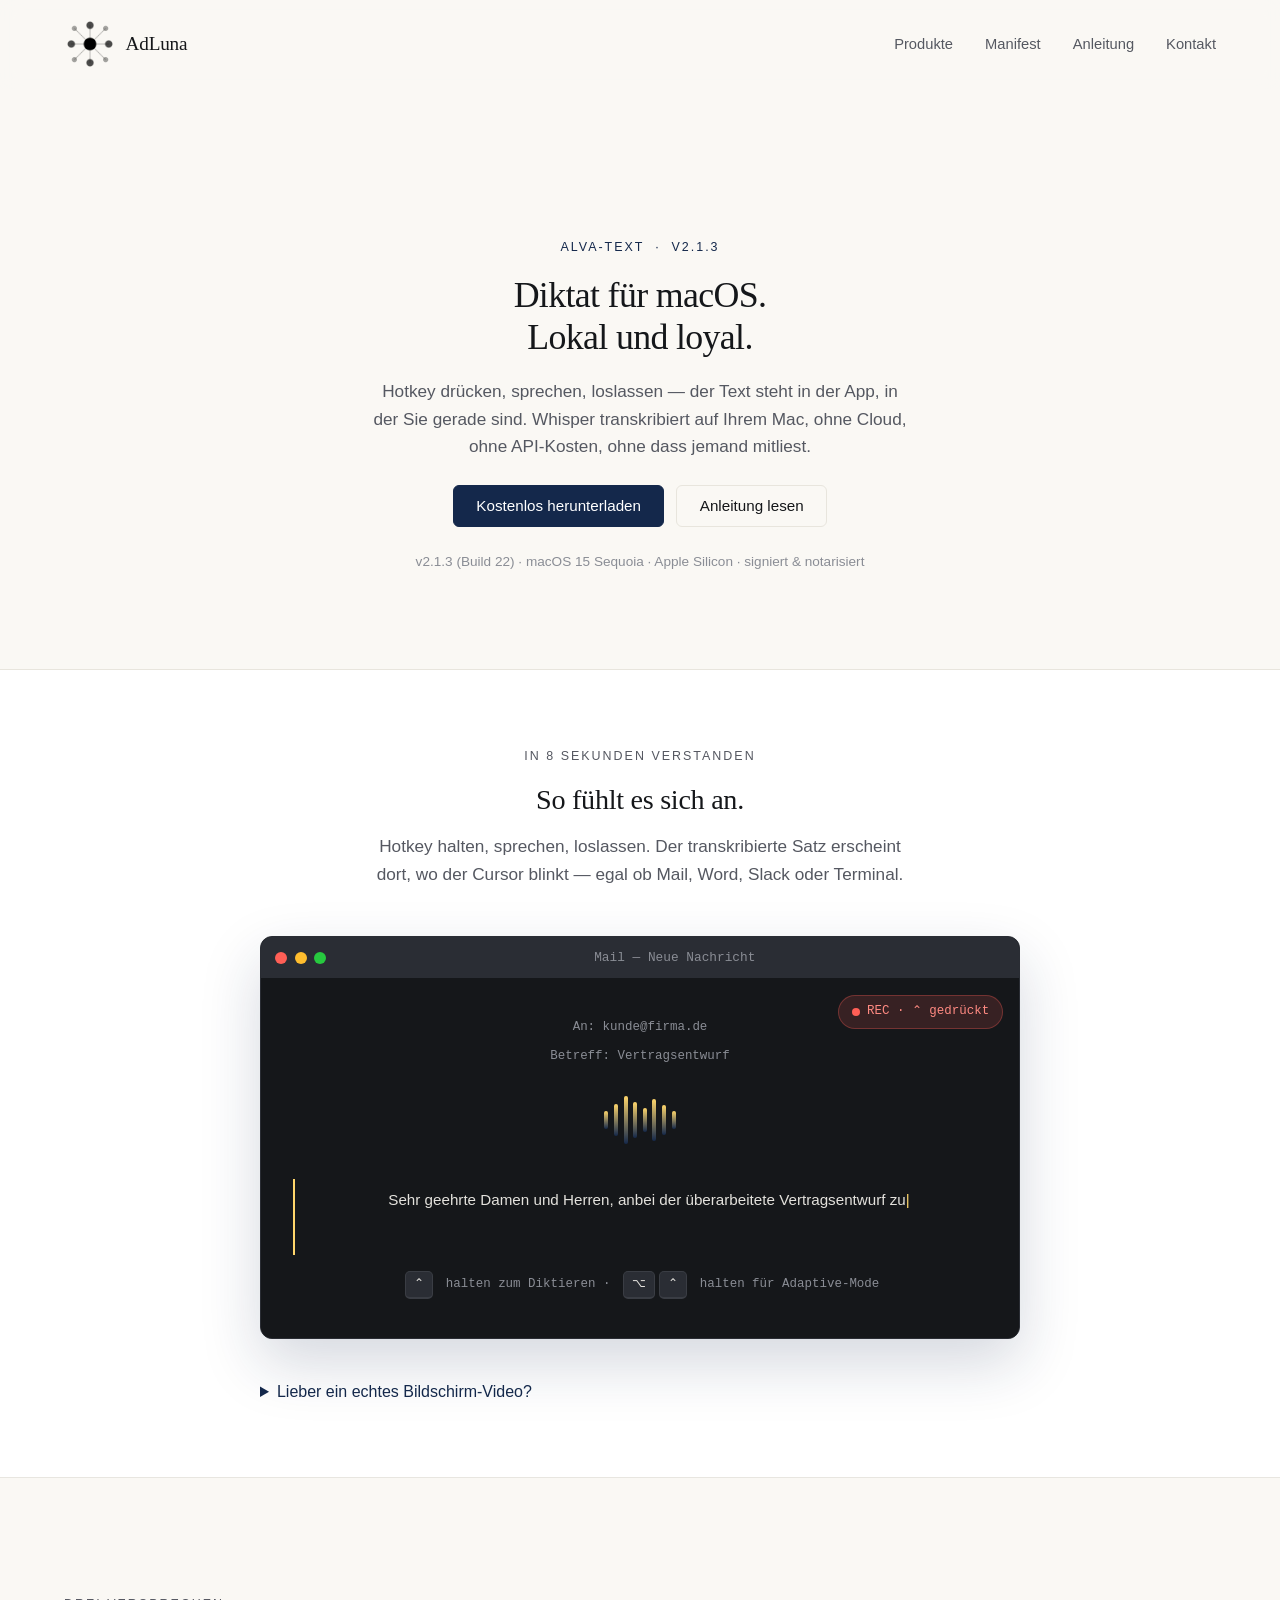
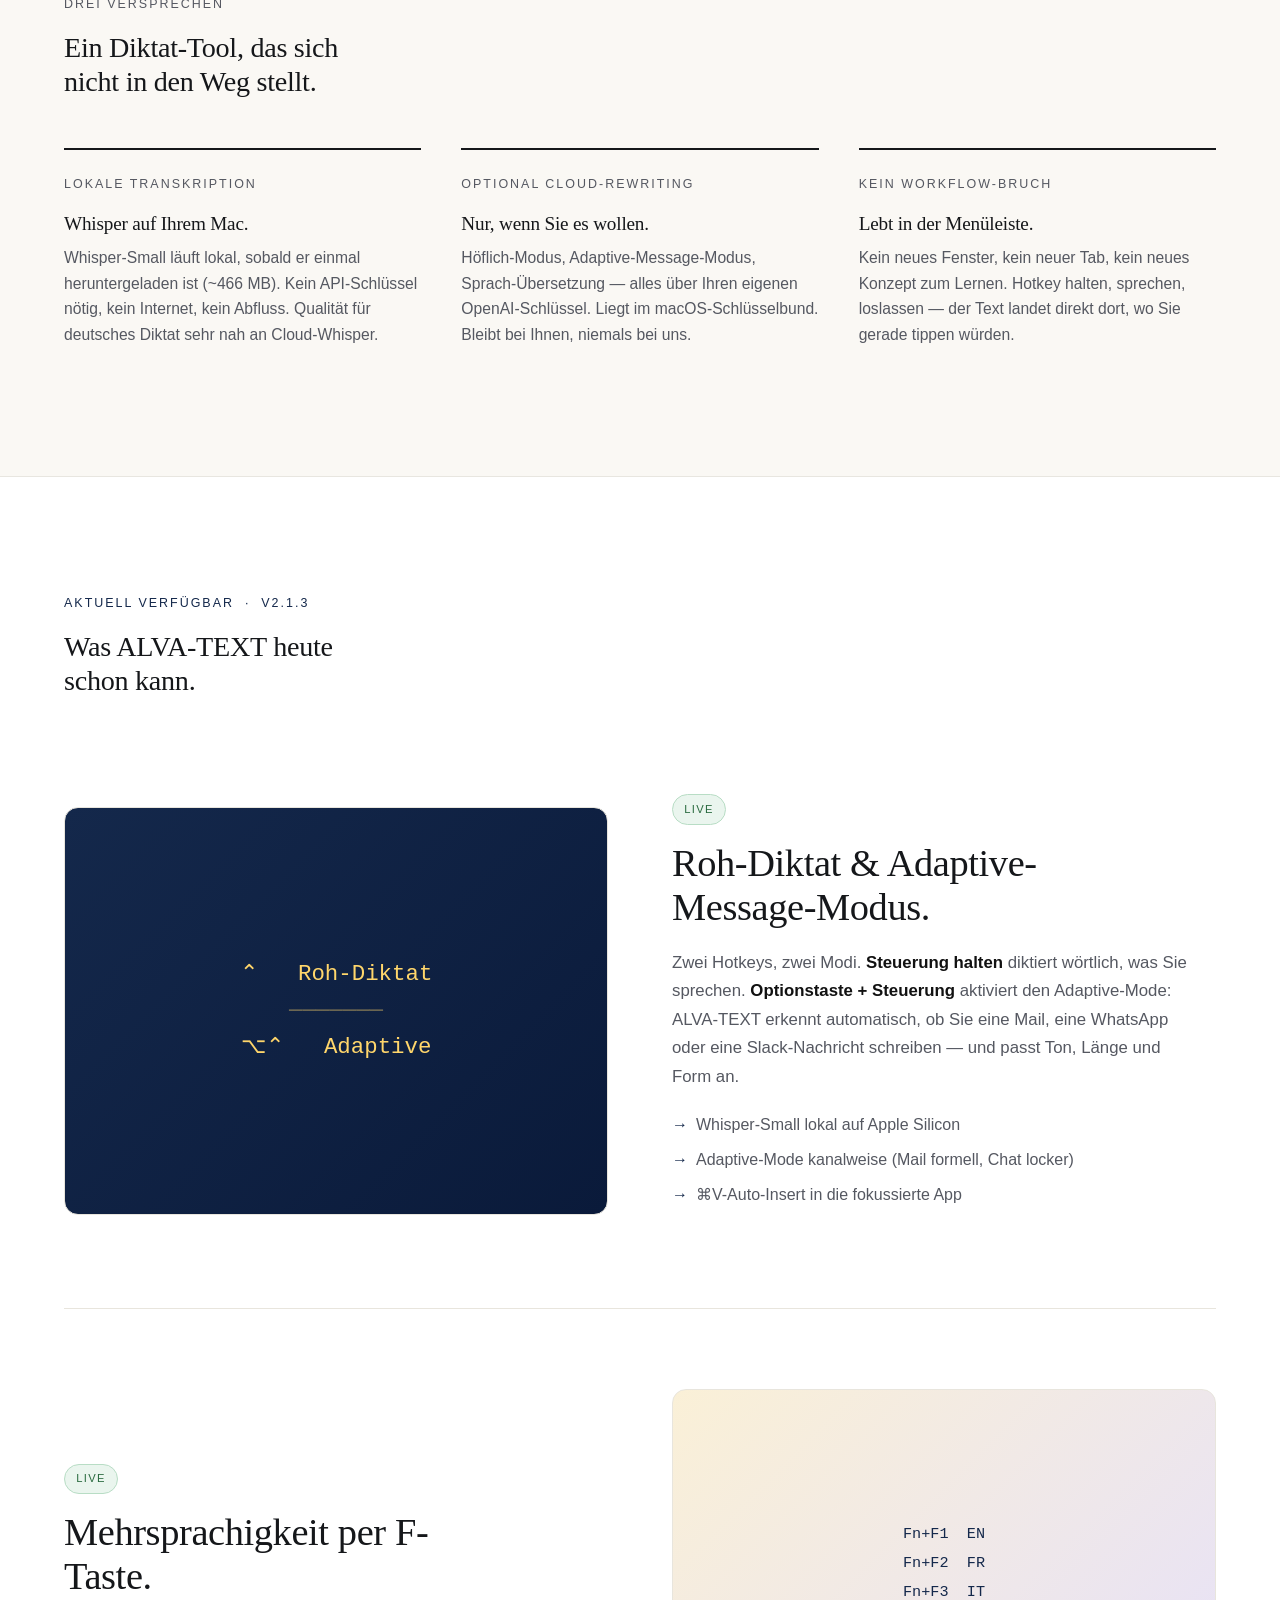
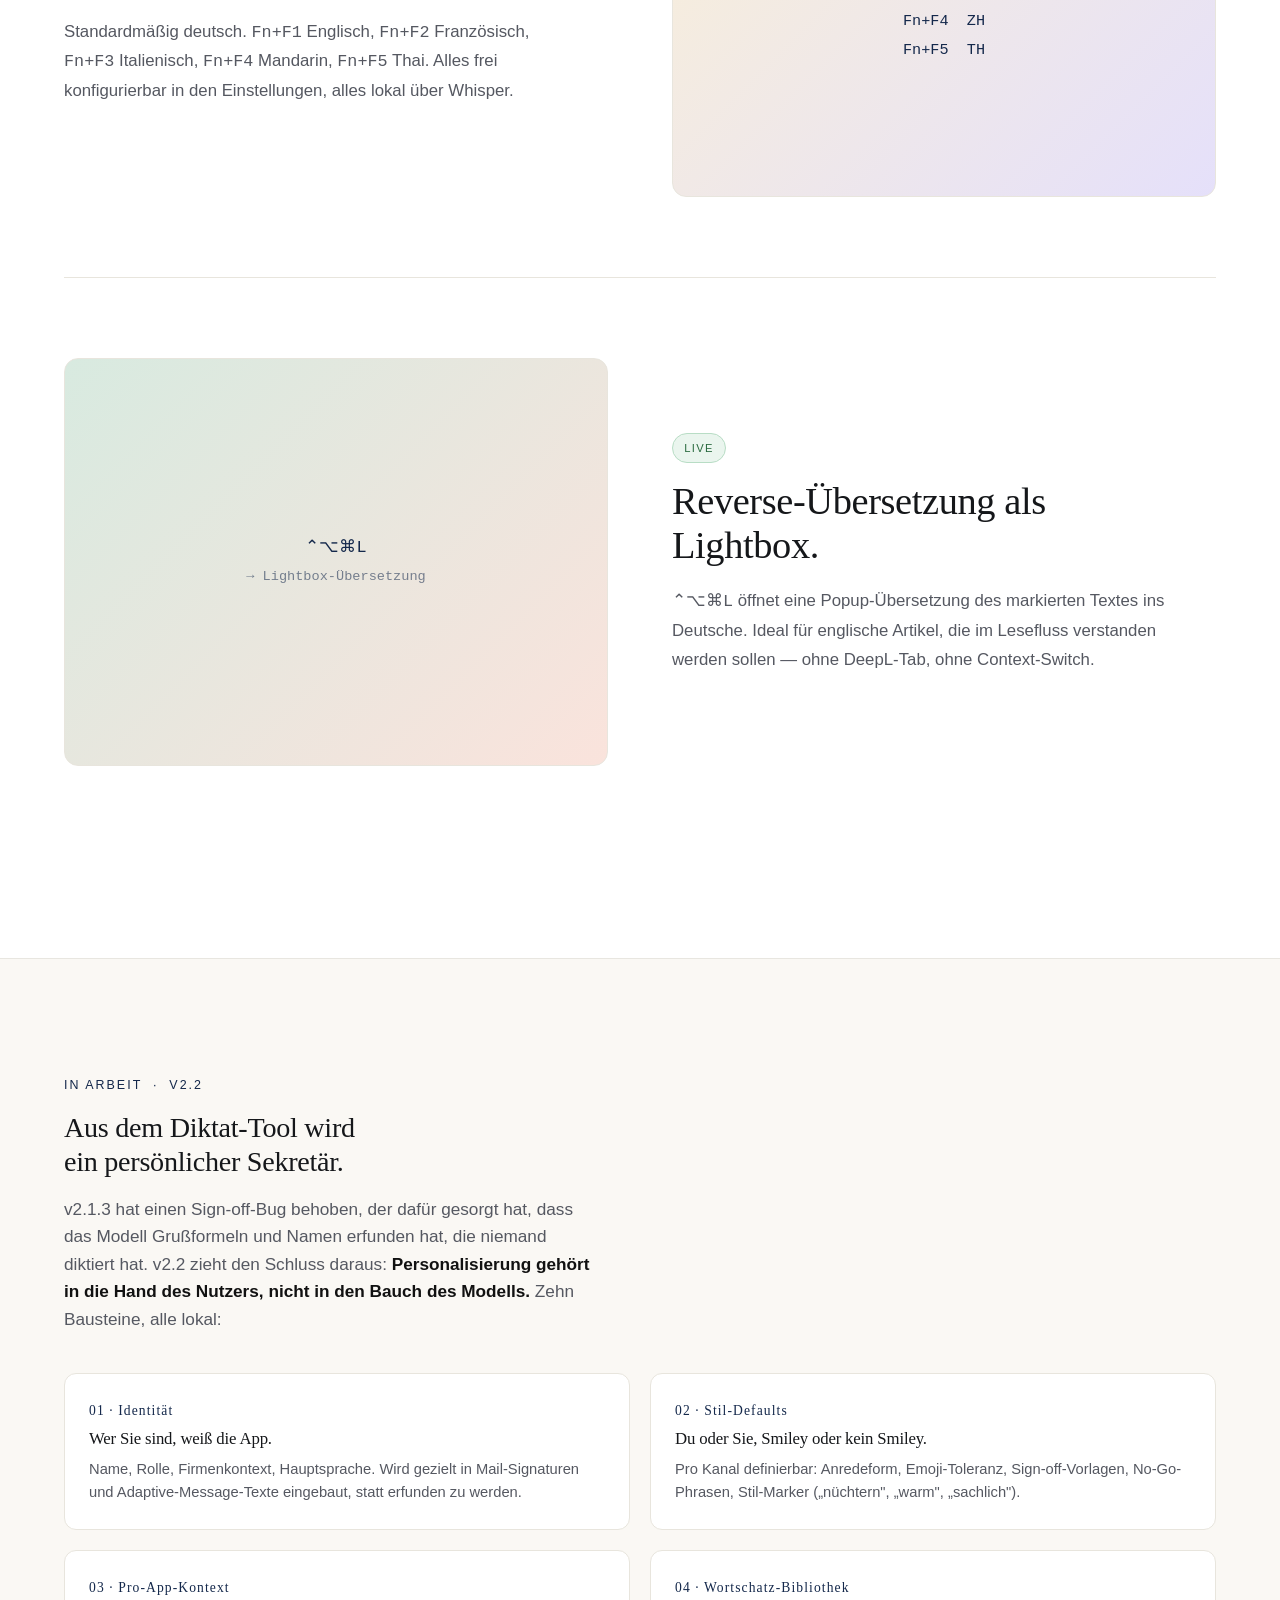
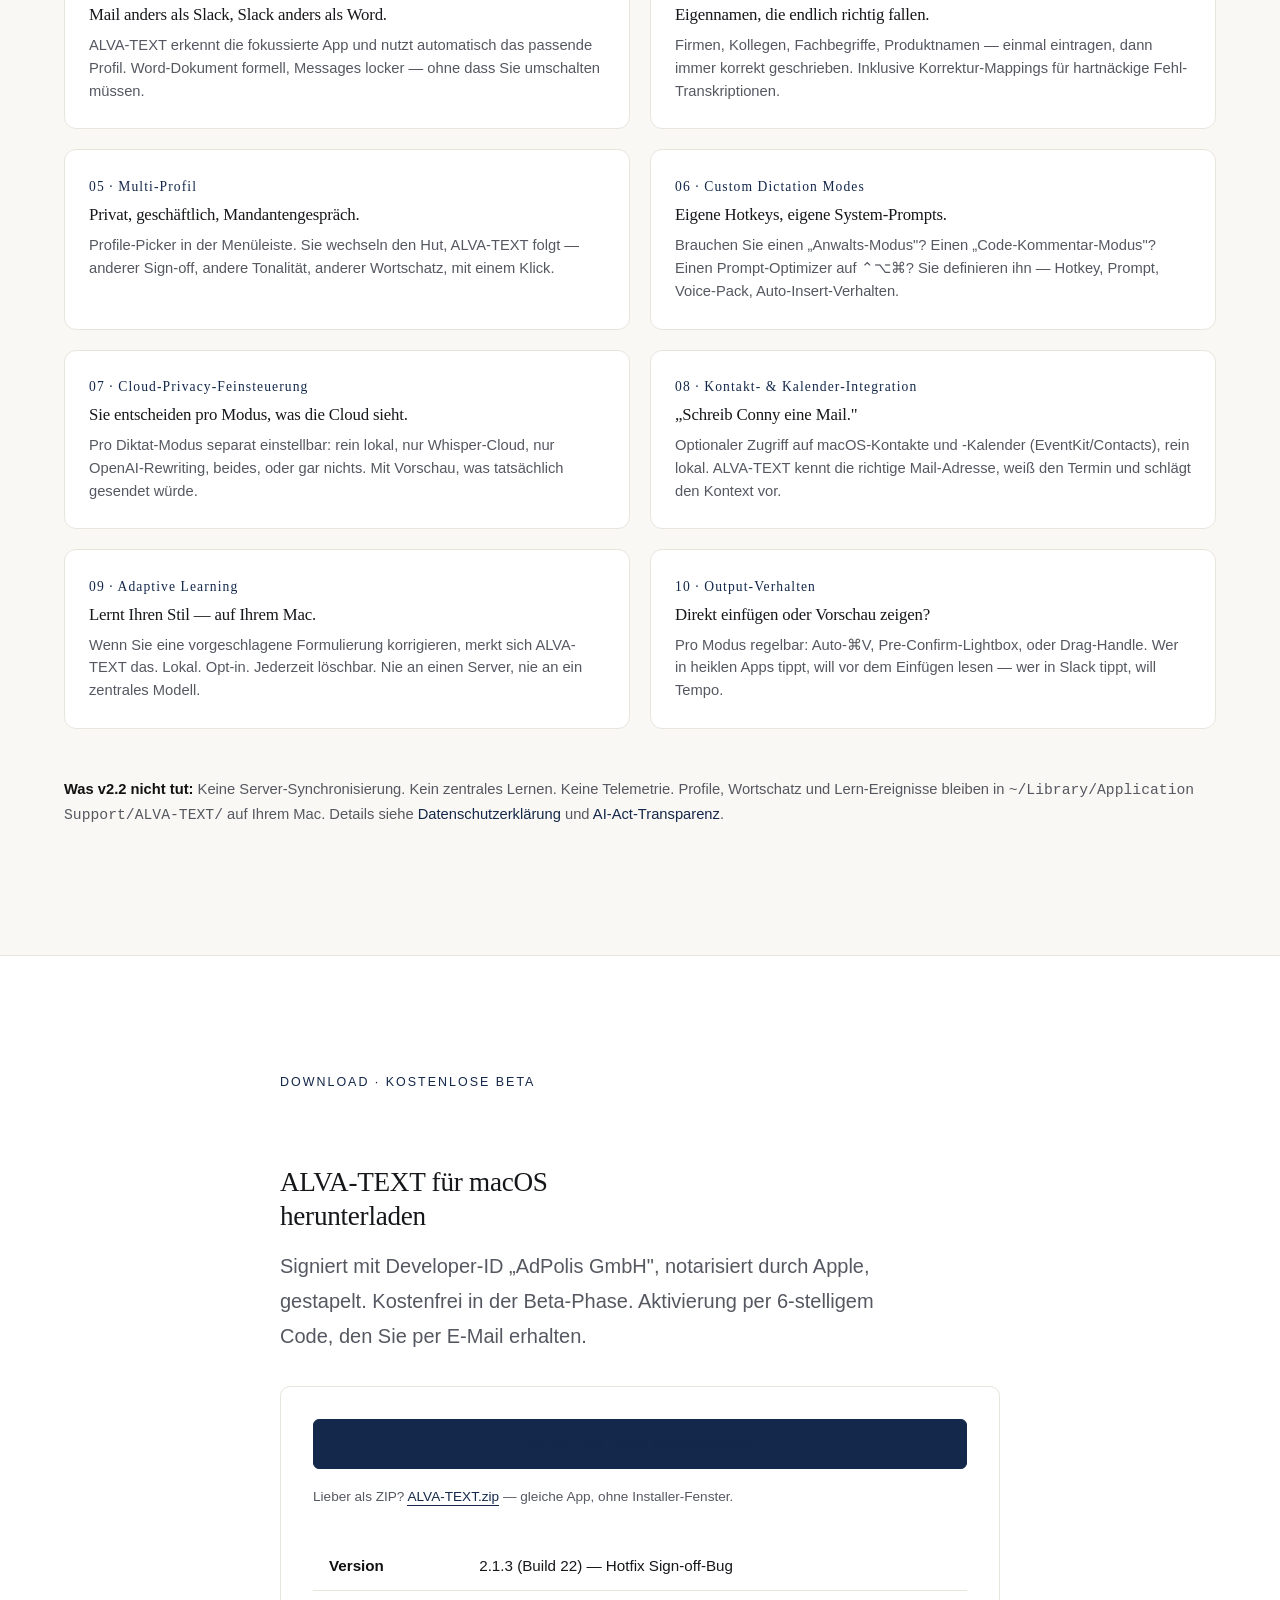
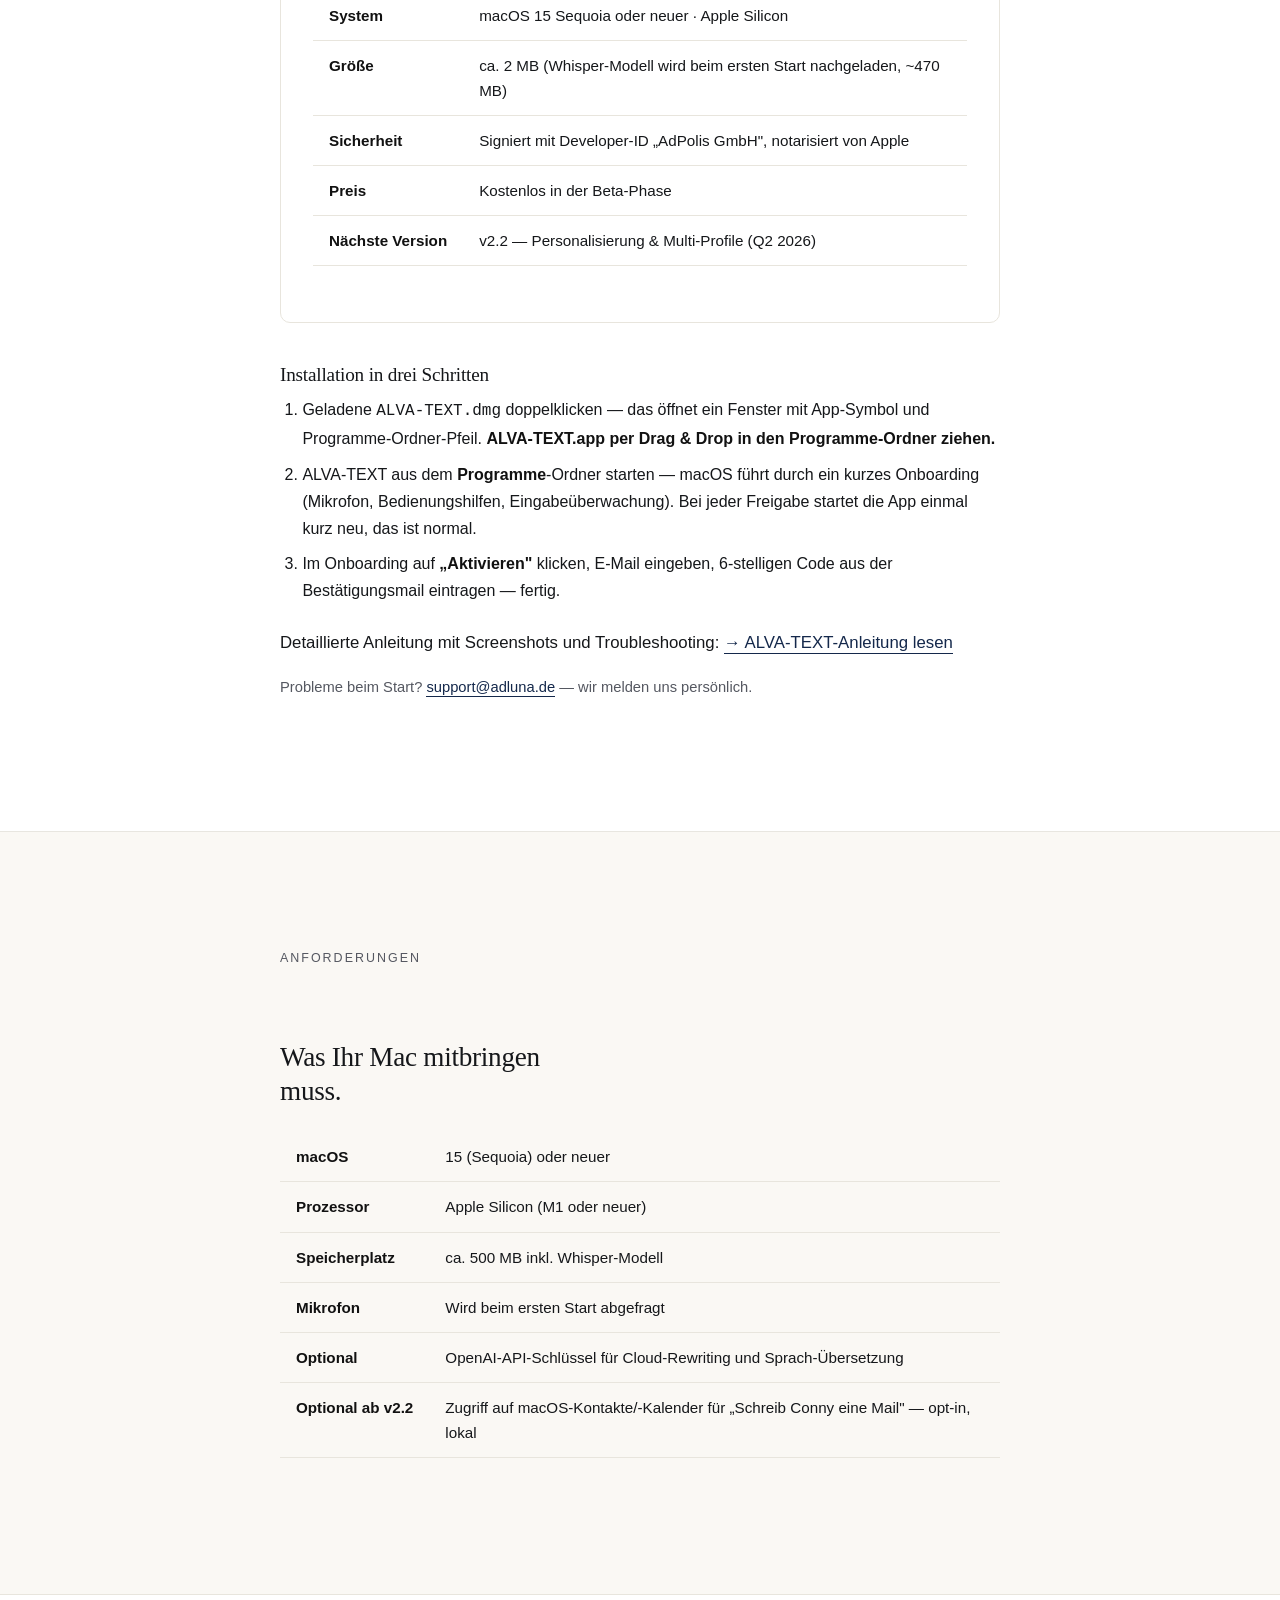
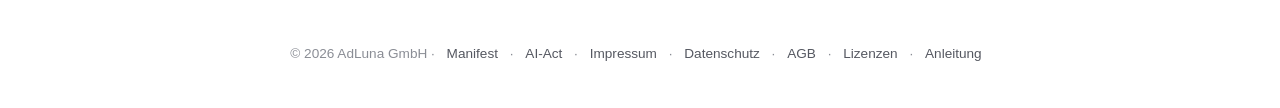
==== web/adluna/alva-text.html @ 97bc3e9e "WIP v2.2.0-beta1: ProMode + Personalization + Mode-UI + Build-Skript" ====
<!DOCTYPE html>
<html lang="de">
<head>
    <meta charset="UTF-8">
    <meta name="viewport" content="width=device-width, initial-scale=1.0">
    <title>ALVA-TEXT — Diktat für macOS. Lokal und loyal.</title>
    <meta name="description" content="ALVA-TEXT ist die macOS-Diktat-App von AdLuna. Vollständig lokal mit Whisper, optional Cloud-Rewriting, Menu-Bar-Integration, Mehrsprachigkeit. Aktuell v2.1.3, v2.2 in Vorbereitung.">
    <link rel="stylesheet" href="styles.css">
    <link rel="stylesheet" href="styles-v3.css">
    <style>
        /* ── Inline-Demo (animiertes CSS-Mockup eines Mac-Fensters) ───────── */
        .alva-demo {
            background: #1c1f24;
            border-radius: 12px;
            box-shadow: 0 24px 60px rgba(20, 40, 75, 0.18);
            overflow: hidden;
            max-width: 760px;
            margin: 3rem auto 0;
            border: 1px solid #2a2d34;
        }
        .alva-demo-titlebar {
            background: #2a2d34;
            padding: 0.6rem 0.9rem;
            display: flex;
            align-items: center;
            gap: 0.45rem;
            border-bottom: 1px solid #15171a;
        }
        .alva-demo-dot {
            width: 12px; height: 12px; border-radius: 50%;
        }
        .alva-demo-dot.r { background: #ff5f56; }
        .alva-demo-dot.y { background: #ffbd2e; }
        .alva-demo-dot.g { background: #27c93f; }
        .alva-demo-title {
            margin-left: 0.75rem;
            font-family: var(--font-mono, "SF Mono", Menlo, monospace);
            font-size: 0.8rem;
            color: #8a8d95;
            flex: 1;
            text-align: center;
        }
        .alva-demo-body {
            position: relative;
            min-height: 320px;
            padding: 2.4rem 2rem;
            background: #15171a;
            color: #e3e1dc;
            font-family: var(--font-sans);
            font-size: 1rem;
            line-height: 1.65;
        }
        .alva-demo-cursor {
            display: inline-block;
            width: 8px;
            height: 1.1em;
            background: #FFD66B;
            vertical-align: text-bottom;
            margin-left: 2px;
            animation: alva-blink 1s steps(2, end) infinite;
        }
        @keyframes alva-blink { 50% { opacity: 0; } }
        .alva-demo-status {
            position: absolute;
            top: 1rem;
            right: 1rem;
            display: inline-flex;
            align-items: center;
            gap: 0.45rem;
            font-family: var(--font-mono, "SF Mono", Menlo, monospace);
            font-size: 0.78rem;
            padding: 0.35rem 0.8rem;
            border-radius: 999px;
            background: rgba(255, 95, 86, 0.15);
            color: #ff8a82;
            border: 1px solid rgba(255, 95, 86, 0.3);
            animation: alva-pulse 1.5s ease-in-out infinite;
        }
        .alva-demo-status::before {
            content: "";
            width: 8px; height: 8px;
            border-radius: 50%;
            background: #ff5f56;
        }
        @keyframes alva-pulse {
            50% { opacity: 0.55; }
        }
        .alva-demo-wave {
            display: flex;
            align-items: center;
            justify-content: center;
            gap: 0.35rem;
            height: 60px;
            margin: 1.5rem 0 1.8rem;
        }
        .alva-demo-wave span {
            display: block;
            width: 4px;
            background: linear-gradient(180deg, #FFD66B, #14284B);
            border-radius: 2px;
            animation: alva-wave 1.1s ease-in-out infinite;
        }
        .alva-demo-wave span:nth-child(1) { height: 18px; animation-delay: 0.0s; }
        .alva-demo-wave span:nth-child(2) { height: 32px; animation-delay: 0.1s; }
        .alva-demo-wave span:nth-child(3) { height: 48px; animation-delay: 0.2s; }
        .alva-demo-wave span:nth-child(4) { height: 36px; animation-delay: 0.3s; }
        .alva-demo-wave span:nth-child(5) { height: 24px; animation-delay: 0.4s; }
        .alva-demo-wave span:nth-child(6) { height: 42px; animation-delay: 0.5s; }
        .alva-demo-wave span:nth-child(7) { height: 30px; animation-delay: 0.6s; }
        .alva-demo-wave span:nth-child(8) { height: 18px; animation-delay: 0.7s; }
        @keyframes alva-wave {
            0%, 100% { transform: scaleY(0.4); }
            50% { transform: scaleY(1); }
        }
        .alva-demo-hint {
            text-align: center;
            font-family: var(--font-mono, "SF Mono", Menlo, monospace);
            font-size: 0.78rem;
            color: #8a8d95;
            margin-top: 1rem;
        }
        .alva-demo-keys {
            display: inline-flex;
            gap: 0.3rem;
            margin: 0 0.3rem;
        }
        .alva-demo-keys kbd {
            display: inline-block;
            padding: 0.15rem 0.5rem;
            border-radius: 5px;
            background: #2a2d34;
            border: 1px solid #3a3d44;
            border-bottom-width: 2px;
            font-family: var(--font-mono, "SF Mono", Menlo, monospace);
            font-size: 0.78rem;
            color: #e3e1dc;
        }
        .alva-demo-typed {
            color: #e3e1dc;
            white-space: pre-wrap;
            border-left: 2px solid #FFD66B;
            padding: 0.5rem 0 0.5rem 1rem;
            margin-top: 1rem;
            min-height: 5em;
            font-size: 0.95rem;
            line-height: 1.7;
        }
        .alva-demo-typed::after {
            content: "|";
            color: #FFD66B;
            animation: alva-blink 1s steps(2, end) infinite;
        }
        /* Roadmap-Card-Grid für v2.2 */
        .v22-grid {
            display: grid;
            grid-template-columns: repeat(2, 1fr);
            gap: 1.25rem;
            margin-top: 2.5rem;
        }
        @media (max-width: 720px) { .v22-grid { grid-template-columns: 1fr; } }
        .v22-card {
            background: var(--pipely-bg-alt);
            border: 1px solid var(--pipely-line);
            border-radius: 12px;
            padding: 1.6rem 1.5rem;
        }
        .v22-card .num {
            font-family: var(--font-serif);
            font-size: 0.85rem;
            color: var(--pipely-accent);
            letter-spacing: 0.08em;
            display: block;
            margin-bottom: 0.4rem;
        }
        .v22-card h3 {
            font-family: var(--font-serif);
            font-size: 1.05rem;
            margin: 0 0 0.5rem;
            color: var(--pipely-text);
            font-weight: 500;
        }
        .v22-card p {
            font-size: 0.92rem;
            color: var(--pipely-muted);
            margin: 0;
            line-height: 1.55;
        }
    </style>
</head>
<body>

<nav class="v3-nav" id="v3-nav">
    <div class="v3-nav-inner">
        <a href="index.html" class="v3-nav-brand">
            <img class="v3-logo-mark" src="assets/logo/AdLuna-Logo-solo-dunkel-512.png" alt="AdLuna" width="52" height="52">
            <span>AdLuna</span>
        </a>
        <ul class="v3-nav-links">
            <li><a href="produkte.html">Produkte</a></li>
            <li><a href="manifest.html">Manifest</a></li>
            <li><a href="alva-text-manual.html">Anleitung</a></li>
            <li><a href="index.html#kontakt">Kontakt</a></li>
        </ul>
    </div>
</nav>

<!-- ────────────────────────────  PAGE-HERO  ──────────────────────────── -->
<section class="v3-page-hero">
    <div class="v3-container">
        <span class="v3-eyebrow v3-eyebrow-accent">ALVA-TEXT &nbsp;·&nbsp; v2.1.3</span>
        <h1 class="v3">Diktat für macOS. Lokal und loyal.</h1>
        <p class="v3-lead">Hotkey drücken, sprechen, loslassen — der Text steht in der App, in der Sie gerade sind. Whisper transkribiert auf Ihrem Mac, ohne Cloud, ohne API-Kosten, ohne dass jemand mitliest.</p>
        <div class="v3-btn-row" style="justify-content: center; margin-top: 1.5rem;">
            <a href="https://github.com/Alper-Scheel/alper-scheel/releases/latest/download/ALVA-TEXT.dmg" class="v3-btn v3-btn-primary" download>Kostenlos herunterladen</a>
            <a href="alva-text-manual.html" class="v3-btn v3-btn-ghost">Anleitung lesen</a>
        </div>
        <p style="margin-top: 1.5rem; font-size: 0.85rem; color: var(--pipely-subtle);">
            v2.1.3 (Build 22) · macOS 15 Sequoia · Apple Silicon · signiert &amp; notarisiert
        </p>
    </div>
</section>

<!-- ────────────────────────────  LIVE-DEMO  ─────────────────────────── -->
<section class="v3-section v3-section-tight v3-section-alt">
    <div class="v3-container" style="text-align: center;">
        <span class="v3-eyebrow">In 8 Sekunden verstanden</span>
        <h2 class="v3" style="margin-left: auto; margin-right: auto;">So fühlt es sich an.</h2>
        <p class="v3-lead" style="margin-left: auto; margin-right: auto;">Hotkey halten, sprechen, loslassen. Der transkribierte Satz erscheint dort, wo der Cursor blinkt — egal ob Mail, Word, Slack oder Terminal.</p>

        <div class="alva-demo" aria-hidden="true">
            <div class="alva-demo-titlebar">
                <span class="alva-demo-dot r"></span>
                <span class="alva-demo-dot y"></span>
                <span class="alva-demo-dot g"></span>
                <span class="alva-demo-title">Mail — Neue Nachricht</span>
            </div>
            <div class="alva-demo-body">
                <div class="alva-demo-status">REC · ⌃ gedrückt</div>
                <div style="font-family: var(--font-mono, monospace); font-size: 0.78rem; color: #8a8d95; margin-bottom: 0.5rem;">An: kunde@firma.de</div>
                <div style="font-family: var(--font-mono, monospace); font-size: 0.78rem; color: #8a8d95; margin-bottom: 1rem;">Betreff: Vertragsentwurf</div>
                <div class="alva-demo-wave">
                    <span></span><span></span><span></span><span></span>
                    <span></span><span></span><span></span><span></span>
                </div>
                <div class="alva-demo-typed" id="alvaDemoText"></div>
                <div class="alva-demo-hint">
                    <span class="alva-demo-keys"><kbd>⌃</kbd></span>
                    halten zum Diktieren ·
                    <span class="alva-demo-keys"><kbd>⌥</kbd><kbd>⌃</kbd></span>
                    halten für Adaptive-Mode
                </div>
            </div>
        </div>

        <!-- Slot für späteres echtes Video -->
        <details style="max-width: 760px; margin: 2.5rem auto 0; text-align: left;">
            <summary style="cursor: pointer; color: var(--pipely-accent); font-weight: 500;">Lieber ein echtes Bildschirm-Video?</summary>
            <div style="margin-top: 1rem;">
                <video controls preload="none" poster="assets/logo/AdLuna-Logo-solo-dunkel-512.png"
                       style="width: 100%; border-radius: 10px; background: #15171a;">
                    <source src="assets/video/alva-text-demo.mp4" type="video/mp4">
                    Ihr Browser kann das Video nicht abspielen. Bitte
                    <a href="https://github.com/Alper-Scheel/alper-scheel/releases/latest">laden Sie ALVA-TEXT direkt herunter</a>
                    und probieren Sie es selbst aus.
                </video>
                <p style="font-size: 0.85rem; color: var(--pipely-subtle); margin-top: 0.6rem;">
                    Hinweis: Das echte Demo-Video wird in den nächsten Tagen ergänzt — die animierte Vorschau oben zeigt den exakten Ablauf.
                </p>
            </div>
        </details>
    </div>
</section>

<!-- ────────────────────────────  DREI VERSPRECHEN  ──────────────────── -->
<section class="v3-section">
    <div class="v3-container">
        <span class="v3-eyebrow">Drei Versprechen</span>
        <h2 class="v3">Ein Diktat-Tool, das sich nicht in den Weg stellt.</h2>

        <div class="v3-pillars">
            <div class="v3-pillar">
                <span class="v3-eyebrow" style="margin-bottom: 0.5rem;">Lokale Transkription</span>
                <h3 class="v3">Whisper auf Ihrem Mac.</h3>
                <p class="v3-text">Whisper-Small läuft lokal, sobald er einmal heruntergeladen ist (~466 MB). Kein API-Schlüssel nötig, kein Internet, kein Abfluss. Qualität für deutsches Diktat sehr nah an Cloud-Whisper.</p>
            </div>
            <div class="v3-pillar">
                <span class="v3-eyebrow" style="margin-bottom: 0.5rem;">Optional Cloud-Rewriting</span>
                <h3 class="v3">Nur, wenn Sie es wollen.</h3>
                <p class="v3-text">Höflich-Modus, Adaptive-Message-Modus, Sprach-Übersetzung — alles über Ihren eigenen OpenAI-Schlüssel. Liegt im macOS-Schlüsselbund. Bleibt bei Ihnen, niemals bei uns.</p>
            </div>
            <div class="v3-pillar">
                <span class="v3-eyebrow" style="margin-bottom: 0.5rem;">Kein Workflow-Bruch</span>
                <h3 class="v3">Lebt in der Menüleiste.</h3>
                <p class="v3-text">Kein neues Fenster, kein neuer Tab, kein neues Konzept zum Lernen. Hotkey halten, sprechen, loslassen — der Text landet direkt dort, wo Sie gerade tippen würden.</p>
            </div>
        </div>
    </div>
</section>

<!-- ────────────────────────────  WAS V2.1.3 KANN  ───────────────────── -->
<section class="v3-section v3-section-alt">
    <div class="v3-container">
        <span class="v3-eyebrow v3-eyebrow-accent">Aktuell verfügbar &nbsp;·&nbsp; v2.1.3</span>
        <h2 class="v3">Was ALVA-TEXT heute schon kann.</h2>

        <div class="v3-feature-row reverse">
            <div class="v3-feature-text">
                <span class="v3-feature-status live">Live</span>
                <h2 class="v3">Roh-Diktat &amp; Adaptive-Message-Modus.</h2>
                <p>Zwei Hotkeys, zwei Modi. <strong>Steuerung halten</strong> diktiert wörtlich, was Sie sprechen. <strong>Optionstaste + Steuerung</strong> aktiviert den Adaptive-Mode: ALVA-TEXT erkennt automatisch, ob Sie eine Mail, eine WhatsApp oder eine Slack-Nachricht schreiben — und passt Ton, Länge und Form an.</p>
                <ul>
                    <li>Whisper-Small lokal auf Apple Silicon</li>
                    <li>Adaptive-Mode kanalweise (Mail formell, Chat locker)</li>
                    <li>⌘V-Auto-Insert in die fokussierte App</li>
                </ul>
            </div>
            <div class="v3-feature-visual" style="background: linear-gradient(135deg, #14284B, #0A1A3A); display: flex; align-items: center; justify-content: center;">
                <div style="font-family: var(--font-mono); color: #FFD66B; font-size: 1.4rem; text-align: center; padding: 2rem;">
                    ⌃ &nbsp; Roh-Diktat<br>
                    <span style="opacity: 0.4;">───────</span><br>
                    ⌥⌃ &nbsp; Adaptive
                </div>
            </div>
        </div>

        <div class="v3-feature-row">
            <div class="v3-feature-text">
                <span class="v3-feature-status live">Live</span>
                <h2 class="v3">Mehrsprachigkeit per F-Taste.</h2>
                <p>Standardmäßig deutsch. <code>Fn+F1</code> Englisch, <code>Fn+F2</code> Französisch, <code>Fn+F3</code> Italienisch, <code>Fn+F4</code> Mandarin, <code>Fn+F5</code> Thai. Alles frei konfigurierbar in den Einstellungen, alles lokal über Whisper.</p>
            </div>
            <div class="v3-feature-visual" style="background: linear-gradient(135deg, #FAF0D7, #E5E0FA); display: flex; align-items: center; justify-content: center;">
                <div style="font-family: var(--font-mono); color: #14284B; font-size: 0.95rem; text-align: center; padding: 2rem; line-height: 1.9;">
                    Fn+F1 &nbsp;EN<br>
                    Fn+F2 &nbsp;FR<br>
                    Fn+F3 &nbsp;IT<br>
                    Fn+F4 &nbsp;ZH<br>
                    Fn+F5 &nbsp;TH
                </div>
            </div>
        </div>

        <div class="v3-feature-row reverse">
            <div class="v3-feature-text">
                <span class="v3-feature-status live">Live</span>
                <h2 class="v3">Reverse-Übersetzung als Lightbox.</h2>
                <p><code>⌃⌥⌘L</code> öffnet eine Popup-Übersetzung des markierten Textes ins Deutsche. Ideal für englische Artikel, die im Lesefluss verstanden werden sollen — ohne DeepL-Tab, ohne Context-Switch.</p>
            </div>
            <div class="v3-feature-visual" style="background: linear-gradient(135deg, #D8EAE0, #FAE3DC); display: flex; align-items: center; justify-content: center;">
                <div style="font-family: var(--font-mono); color: #14284B; font-size: 1.05rem; text-align: center; padding: 2rem;">
                    ⌃⌥⌘L<br>
                    <span style="opacity: 0.55; font-size: 0.85rem;">→ Lightbox-Übersetzung</span>
                </div>
            </div>
        </div>
    </div>
</section>

<!-- ────────────────────────────  V2.2 ROADMAP  ──────────────────────── -->
<section class="v3-section">
    <div class="v3-container">
        <span class="v3-eyebrow v3-eyebrow-accent">In Arbeit &nbsp;·&nbsp; v2.2</span>
        <h2 class="v3">Aus dem Diktat-Tool wird ein persönlicher Sekretär.</h2>
        <p class="v3-lead">v2.1.3 hat einen Sign-off-Bug behoben, der dafür gesorgt hat, dass das Modell Grußformeln und Namen erfunden hat, die niemand diktiert hat. v2.2 zieht den Schluss daraus: <strong>Personalisierung gehört in die Hand des Nutzers, nicht in den Bauch des Modells.</strong> Zehn Bausteine, alle lokal:</p>

        <div class="v22-grid">
            <div class="v22-card">
                <span class="num">01 · Identität</span>
                <h3>Wer Sie sind, weiß die App.</h3>
                <p>Name, Rolle, Firmenkontext, Hauptsprache. Wird gezielt in Mail-Signaturen und Adaptive-Message-Texte eingebaut, statt erfunden zu werden.</p>
            </div>
            <div class="v22-card">
                <span class="num">02 · Stil-Defaults</span>
                <h3>Du oder Sie, Smiley oder kein Smiley.</h3>
                <p>Pro Kanal definierbar: Anredeform, Emoji-Toleranz, Sign-off-Vorlagen, No-Go-Phrasen, Stil-Marker („nüchtern", „warm", „sachlich").</p>
            </div>
            <div class="v22-card">
                <span class="num">03 · Pro-App-Kontext</span>
                <h3>Mail anders als Slack, Slack anders als Word.</h3>
                <p>ALVA-TEXT erkennt die fokussierte App und nutzt automatisch das passende Profil. Word-Dokument formell, Messages locker — ohne dass Sie umschalten müssen.</p>
            </div>
            <div class="v22-card">
                <span class="num">04 · Wortschatz-Bibliothek</span>
                <h3>Eigennamen, die endlich richtig fallen.</h3>
                <p>Firmen, Kollegen, Fachbegriffe, Produktnamen — einmal eintragen, dann immer korrekt geschrieben. Inklusive Korrektur-Mappings für hartnäckige Fehl-Transkriptionen.</p>
            </div>
            <div class="v22-card">
                <span class="num">05 · Multi-Profil</span>
                <h3>Privat, geschäftlich, Mandantengespräch.</h3>
                <p>Profile-Picker in der Menüleiste. Sie wechseln den Hut, ALVA-TEXT folgt — anderer Sign-off, andere Tonalität, anderer Wortschatz, mit einem Klick.</p>
            </div>
            <div class="v22-card">
                <span class="num">06 · Custom Dictation Modes</span>
                <h3>Eigene Hotkeys, eigene System-Prompts.</h3>
                <p>Brauchen Sie einen „Anwalts-Modus"? Einen „Code-Kommentar-Modus"? Einen Prompt-Optimizer auf <code>⌃⌥⌘</code>? Sie definieren ihn — Hotkey, Prompt, Voice-Pack, Auto-Insert-Verhalten.</p>
            </div>
            <div class="v22-card">
                <span class="num">07 · Cloud-Privacy-Feinsteuerung</span>
                <h3>Sie entscheiden pro Modus, was die Cloud sieht.</h3>
                <p>Pro Diktat-Modus separat einstellbar: rein lokal, nur Whisper-Cloud, nur OpenAI-Rewriting, beides, oder gar nichts. Mit Vorschau, was tatsächlich gesendet würde.</p>
            </div>
            <div class="v22-card">
                <span class="num">08 · Kontakt- &amp; Kalender-Integration</span>
                <h3>„Schreib Conny eine Mail."</h3>
                <p>Optionaler Zugriff auf macOS-Kontakte und -Kalender (EventKit/Contacts), rein lokal. ALVA-TEXT kennt die richtige Mail-Adresse, weiß den Termin und schlägt den Kontext vor.</p>
            </div>
            <div class="v22-card">
                <span class="num">09 · Adaptive Learning</span>
                <h3>Lernt Ihren Stil — auf Ihrem Mac.</h3>
                <p>Wenn Sie eine vorgeschlagene Formulierung korrigieren, merkt sich ALVA-TEXT das. Lokal. Opt-in. Jederzeit löschbar. Nie an einen Server, nie an ein zentrales Modell.</p>
            </div>
            <div class="v22-card">
                <span class="num">10 · Output-Verhalten</span>
                <h3>Direkt einfügen oder Vorschau zeigen?</h3>
                <p>Pro Modus regelbar: Auto-⌘V, Pre-Confirm-Lightbox, oder Drag-Handle. Wer in heiklen Apps tippt, will vor dem Einfügen lesen — wer in Slack tippt, will Tempo.</p>
            </div>
        </div>

        <p style="margin-top: 3rem; font-size: 0.92rem; color: var(--pipely-muted);">
            <strong>Was v2.2 nicht tut:</strong> Keine Server-Synchronisierung. Kein zentrales Lernen. Keine Telemetrie. Profile, Wortschatz und Lern-Ereignisse bleiben in <code>~/Library/Application Support/ALVA-TEXT/</code> auf Ihrem Mac. Details siehe <a href="datenschutz.html#alva-text">Datenschutzerklärung</a> und <a href="ai-act.html#alva-text">AI-Act-Transparenz</a>.
        </p>
    </div>
</section>

<!-- ────────────────────────────  DOWNLOAD-BLOCK  ────────────────────── -->
<section class="v3-section v3-section-alt" id="download">
    <div class="v3-container">
        <div class="v3-reading" style="padding: 0;">
            <span class="v3-eyebrow v3-eyebrow-accent">Download · Kostenlose Beta</span>
            <h2 class="v3">ALVA-TEXT für macOS herunterladen</h2>
            <p class="v3-lead">Signiert mit Developer-ID „AdPolis GmbH", notarisiert durch Apple, gestapelt. Kostenfrei in der Beta-Phase. Aktivierung per 6-stelligem Code, den Sie per E-Mail erhalten.</p>

            <div style="background: var(--pipely-bg-alt); border: 1px solid var(--pipely-line); border-radius: 10px; padding: 2rem; margin-top: 2rem;">
                <div style="display: flex; flex-direction: column; gap: 1rem;">
                    <a href="https://github.com/Alper-Scheel/alper-scheel/releases/latest/download/ALVA-TEXT.dmg" class="v3-btn v3-btn-primary" style="font-size: 1rem; padding: 1rem 1.5rem; text-align: center;" download>
                        ALVA-TEXT.dmg herunterladen
                    </a>
                    <p style="margin: 0; font-size: 0.85rem; color: var(--pipely-muted);">
                        Lieber als ZIP? <a href="https://github.com/Alper-Scheel/alper-scheel/releases/latest/download/ALVA-TEXT.zip" download>ALVA-TEXT.zip</a> — gleiche App, ohne Installer-Fenster.
                    </p>
                    <table style="margin-top: 1rem; width: 100%;">
                        <tr><td><strong>Version</strong></td><td>2.1.3 (Build 22) — Hotfix Sign-off-Bug</td></tr>
                        <tr><td><strong>System</strong></td><td>macOS 15 Sequoia oder neuer · Apple Silicon</td></tr>
                        <tr><td><strong>Größe</strong></td><td>ca. 2 MB (Whisper-Modell wird beim ersten Start nachgeladen, ~470 MB)</td></tr>
                        <tr><td><strong>Sicherheit</strong></td><td>Signiert mit Developer-ID „AdPolis GmbH", notarisiert von Apple</td></tr>
                        <tr><td><strong>Preis</strong></td><td>Kostenlos in der Beta-Phase</td></tr>
                        <tr><td><strong>Nächste Version</strong></td><td>v2.2 — Personalisierung &amp; Multi-Profile (Q2 2026)</td></tr>
                    </table>
                </div>
            </div>

            <h3 class="v3" style="margin-top: 2.5rem;">Installation in drei Schritten</h3>
            <ol>
                <li>Geladene <code>ALVA-TEXT.dmg</code> doppelklicken — das öffnet ein Fenster mit App-Symbol und Programme-Ordner-Pfeil. <strong>ALVA-TEXT.app per Drag &amp; Drop in den Programme-Ordner ziehen.</strong></li>
                <li>ALVA-TEXT aus dem <strong>Programme</strong>-Ordner starten — macOS führt durch ein kurzes Onboarding (Mikrofon, Bedienungshilfen, Eingabeüberwachung). Bei jeder Freigabe startet die App einmal kurz neu, das ist normal.</li>
                <li>Im Onboarding auf <strong>„Aktivieren"</strong> klicken, E-Mail eingeben, 6-stelligen Code aus der Bestätigungsmail eintragen — fertig.</li>
            </ol>

            <p style="margin-top: 1.5rem;">Detaillierte Anleitung mit Screenshots und Troubleshooting: <a href="alva-text-manual.html">→&nbsp;ALVA-TEXT-Anleitung lesen</a></p>
            <p style="color: var(--pipely-muted); font-size: 0.92rem;">Probleme beim Start? <a href="mailto:support@adluna.de">support@adluna.de</a> — wir melden uns persönlich.</p>
        </div>
    </div>
</section>

<!-- ────────────────────────────  ANFORDERUNGEN  ─────────────────────── -->
<section class="v3-section">
    <div class="v3-container">
        <div class="v3-reading" style="padding: 0;">
            <span class="v3-eyebrow">Anforderungen</span>
            <h2 class="v3">Was Ihr Mac mitbringen muss.</h2>
            <table>
                <tr><td><strong>macOS</strong></td><td>15 (Sequoia) oder neuer</td></tr>
                <tr><td><strong>Prozessor</strong></td><td>Apple Silicon (M1 oder neuer)</td></tr>
                <tr><td><strong>Speicherplatz</strong></td><td>ca. 500 MB inkl. Whisper-Modell</td></tr>
                <tr><td><strong>Mikrofon</strong></td><td>Wird beim ersten Start abgefragt</td></tr>
                <tr><td><strong>Optional</strong></td><td>OpenAI-API-Schlüssel für Cloud-Rewriting und Sprach-Übersetzung</td></tr>
                <tr><td><strong>Optional ab v2.2</strong></td><td>Zugriff auf macOS-Kontakte/-Kalender für „Schreib Conny eine Mail" — opt-in, lokal</td></tr>
            </table>
        </div>
    </div>
</section>

<!-- ────────────────────────────  FOOTER  ────────────────────────────── -->
<footer class="v3-footer">
    <div class="v3-container">
        <p>
            © 2026 AdLuna GmbH ·
            <a href="manifest.html">Manifest</a> ·
            <a href="ai-act.html">AI-Act</a> ·
            <a href="impressum.html">Impressum</a> ·
            <a href="datenschutz.html">Datenschutz</a> ·
            <a href="agb.html">AGB</a> ·
            <a href="lizenzen.html">Lizenzen</a> ·
            <a href="alva-text-manual.html">Anleitung</a>
        </p>
    </div>
</footer>

<!-- ────────────────────────────  Demo-Typing-Loop  ──────────────────── -->
<script>
    (function() {
        var target = document.getElementById('alvaDemoText');
        if (!target) return;
        var lines = [
            'Sehr geehrte Damen und Herren, anbei der überarbeitete Vertragsentwurf zur Kenntnis. Die Anpassungen aus unserem Telefonat von gestern sind eingearbeitet — insbesondere die geänderte Laufzeit und die neue Klausel zur außerordentlichen Kündigung.',
            'Hi Marius, kurz Bescheid: das Deployment ist durch, v2.1.3 ist live. Tester-Mail geht morgen früh raus. Alles gut, melde mich später nochmal.',
            'Hallo Conny, kannst du Donnerstag um 11 Uhr? Falls ja, schicke ich dir gleich den Kalendereintrag. Sonst gerne Vorschlag.',
            'Reminder: Steuerberater-Termin am Dienstag um 14:30 Uhr verschieben, weil Notartermin Vorrang hat. Conny soll bitte den Verschiebungs-Vorschlag verschicken.'
        ];
        var i = 0;
        var ch = 0;
        var typing = true;
        var pause = 0;

        function tick() {
            if (typing) {
                ch++;
                target.textContent = lines[i].slice(0, ch);
                if (ch >= lines[i].length) {
                    typing = false;
                    pause = 60;
                }
            } else {
                pause--;
                if (pause <= 0) {
                    ch = 0;
                    i = (i + 1) % lines.length;
                    typing = true;
                }
            }
        }
        setInterval(tick, 35);
    })();
</script>

<script>
    // Scroll-Sticky-Style auf Nav
    (function() {
        var nav = document.getElementById('v3-nav');
        if (!nav) return;
        var handler = function() {
            if (window.scrollY > 8) nav.classList.add('is-scrolled');
            else nav.classList.remove('is-scrolled');
        };
        window.addEventListener('scroll', handler, { passive: true });
        handler();
    })();
</script>

</body>
</html>
---- web/adluna/styles.css ----
/* AdLuna — Landing Page Styles
 * Seriös, konservativ, minimalistisch. Keine Spielereien.
 * © AdSerica Ltd., operativ AdLuna GmbH.
 */

:root {
    --bg: #F8F7F4;          /* warmes Elfenbein */
    --bg-card: #FFFFFF;
    --bg-subtle: #F1EFE9;
    --text: #111111;
    --text-muted: #5A5954;
    --text-subtle: #8C8A83;
    --border: #E8E6E0;
    --border-strong: #D1CFC6;
    --accent: #14284B;
    --accent-hover: #0A1A3A;
    --accent-subtle: #EEF0F5;

    --font-serif: "Iowan Old Style", "Palatino Linotype", "Palatino", Georgia, serif;
    --font-sans: -apple-system, BlinkMacSystemFont, "Segoe UI", "Inter", "Helvetica Neue", Arial, sans-serif;
    --font-mono: "SF Mono", "Menlo", "Consolas", monospace;

    --max-content: 1080px;
    --max-reading: 680px;
}

* {
    margin: 0;
    padding: 0;
    box-sizing: border-box;
}

html {
    font-size: 16px;
    scroll-behavior: smooth;
    -webkit-font-smoothing: antialiased;
    -moz-osx-font-smoothing: grayscale;
}

body {
    background: var(--bg);
    color: var(--text);
    font-family: var(--font-sans);
    font-size: 1rem;
    line-height: 1.65;
    min-height: 100vh;
    display: flex;
    flex-direction: column;
}

/* ────────────────────────────────────────── Typography */

h1, h2, h3, h4 {
    font-family: var(--font-serif);
    font-weight: 500;
    line-height: 1.25;
    letter-spacing: -0.01em;
    color: var(--text);
}

h1 {
    font-size: clamp(2rem, 4.5vw, 3.25rem);
    letter-spacing: -0.02em;
    margin-bottom: 1.25rem;
}

h2 {
    font-size: clamp(1.5rem, 3vw, 2.125rem);
    margin-bottom: 1rem;
    letter-spacing: -0.015em;
}

h3 {
    font-size: clamp(1.15rem, 2vw, 1.375rem);
    margin-bottom: 0.75rem;
}

p {
    margin-bottom: 1rem;
    color: var(--text);
}

p.lead {
    font-size: 1.125rem;
    color: var(--text-muted);
    line-height: 1.6;
}

a {
    color: var(--accent);
    text-decoration: none;
    border-bottom: 1px solid transparent;
    transition: border-color 120ms ease, color 120ms ease;
}

a:hover {
    color: var(--accent-hover);
    border-bottom-color: var(--accent);
}

strong, b {
    font-weight: 600;
    color: var(--text);
}

em, i {
    font-style: italic;
}

blockquote {
    font-family: var(--font-serif);
    font-size: 1.25rem;
    line-height: 1.55;
    font-style: italic;
    color: var(--text);
    padding: 0.25rem 0 0.25rem 1.5rem;
    border-left: 2px solid var(--accent);
    margin: 2rem 0;
}

/* ────────────────────────────────────────── Layout */

.container {
    max-width: var(--max-content);
    margin: 0 auto;
    padding: 0 1.5rem;
}

.container-reading {
    max-width: var(--max-reading);
    margin: 0 auto;
    padding: 0 1.5rem;
}

section {
    padding: 5rem 0;
    border-bottom: 1px solid var(--border);
}

section:last-of-type {
    border-bottom: none;
}

section.subtle {
    background: var(--bg-subtle);
}

.section-eyebrow {
    font-size: 0.8125rem;
    text-transform: uppercase;
    letter-spacing: 0.1em;
    color: var(--text-subtle);
    margin-bottom: 1rem;
    font-weight: 500;
}

/* ────────────────────────────────────────── Navigation */

.nav {
    position: sticky;
    top: 0;
    z-index: 50;
    background: rgba(248, 247, 244, 0.88);
    backdrop-filter: saturate(180%) blur(12px);
    -webkit-backdrop-filter: saturate(180%) blur(12px);
    border-bottom: 1px solid var(--border);
}

.nav-inner {
    display: flex;
    align-items: center;
    justify-content: space-between;
    padding: 1rem 1.5rem;
    max-width: var(--max-content);
    margin: 0 auto;
}

.nav-brand {
    font-family: var(--font-serif);
    font-size: 1.25rem;
    font-weight: 500;
    letter-spacing: 0.02em;
    color: var(--text);
    border: none;
}

.nav-brand:hover {
    border: none;
    color: var(--accent);
}

.nav-links {
    display: flex;
    gap: 2rem;
    list-style: none;
    align-items: center;
}

.nav-links a {
    font-size: 0.9375rem;
    color: var(--text-muted);
    border: none;
}

.nav-links a:hover {
    color: var(--text);
    border: none;
}

/* ────────────────────────────────────────── Hero */

.hero {
    padding: 7rem 0 6rem;
    text-align: left;
    border-bottom: 1px solid var(--border);
}

.hero h1 {
    font-size: clamp(2.25rem, 5vw, 3.75rem);
    font-weight: 500;
    line-height: 1.1;
    letter-spacing: -0.025em;
    max-width: 18ch;
    margin-bottom: 1.75rem;
}

.hero .subhead {
    font-family: var(--font-sans);
    font-size: clamp(1.0625rem, 1.6vw, 1.25rem);
    line-height: 1.55;
    color: var(--text-muted);
    max-width: 52ch;
    margin-bottom: 2.5rem;
    font-weight: 400;
}

.hero-actions {
    display: flex;
    gap: 1rem;
    flex-wrap: wrap;
}

/* ────────────────────────────────────────── Buttons */

.btn {
    display: inline-block;
    padding: 0.75rem 1.5rem;
    font-family: var(--font-sans);
    font-size: 0.9375rem;
    font-weight: 500;
    line-height: 1.3;
    border-radius: 2px;
    border: 1px solid transparent;
    cursor: pointer;
    transition: background 120ms ease, border-color 120ms ease, color 120ms ease;
    text-align: center;
    white-space: nowrap;
}

.btn-primary {
    background: var(--accent);
    color: #FFFFFF;
    border-color: var(--accent);
}

.btn-primary:hover {
    background: var(--accent-hover);
    border-color: var(--accent-hover);
    color: #FFFFFF;
}

.btn-secondary {
    background: transparent;
    color: var(--accent);
    border-color: var(--border-strong);
}

.btn-secondary:hover {
    background: var(--bg-card);
    border-color: var(--accent);
    color: var(--accent);
}

/* ────────────────────────────────────────── Pillars (vier Säulen) */

.pillars {
    display: grid;
    grid-template-columns: repeat(auto-fit, minmax(240px, 1fr));
    gap: 2rem;
    margin-top: 3rem;
}

.pillar {
    padding: 0;
}

.pillar-label {
    display: block;
    font-size: 0.8125rem;
    text-transform: uppercase;
    letter-spacing: 0.1em;
    color: var(--text-subtle);
    margin-bottom: 0.75rem;
    font-weight: 500;
}

.pillar h3 {
    font-family: var(--font-serif);
    margin-bottom: 0.75rem;
    font-size: 1.25rem;
}

.pillar p {
    font-size: 0.9375rem;
    color: var(--text-muted);
    line-height: 1.55;
    margin-bottom: 0;
}

/* ────────────────────────────────────────── Product Family */

.products {
    display: grid;
    grid-template-columns: repeat(auto-fit, minmax(280px, 1fr));
    gap: 1.5rem;
    margin-top: 2.5rem;
}

.product-card {
    background: var(--bg-card);
    border: 1px solid var(--border);
    border-radius: 4px;
    padding: 2rem;
    display: flex;
    flex-direction: column;
    transition: border-color 180ms ease, transform 180ms ease;
}

.product-card:hover {
    border-color: var(--border-strong);
}

.product-status {
    display: inline-block;
    font-size: 0.75rem;
    text-transform: uppercase;
    letter-spacing: 0.08em;
    font-weight: 500;
    padding: 0.25rem 0.625rem;
    border-radius: 2px;
    margin-bottom: 1rem;
    align-self: flex-start;
}

.product-status.available {
    background: #E8F0E4;
    color: #2F5E2C;
}

.product-status.beta {
    background: #F0EAD8;
    color: #6B5917;
}

.product-status.soon {
    background: var(--bg-subtle);
    color: var(--text-muted);
}

.product-card h3 {
    font-family: var(--font-serif);
    font-size: 1.375rem;
    margin-bottom: 0.5rem;
}

.product-card p {
    font-size: 0.9375rem;
    color: var(--text-muted);
    line-height: 1.55;
    flex-grow: 1;
    margin-bottom: 1.5rem;
}

.product-link {
    font-size: 0.9375rem;
    color: var(--accent);
    font-weight: 500;
    border: none;
}

.product-link:hover {
    color: var(--accent-hover);
    border: none;
}

.product-link::after {
    content: " →";
    transition: margin-left 120ms ease;
}

.product-link:hover::after {
    margin-left: 2px;
}

/* ────────────────────────────────────────── Manifest section (kurz) */

.manifest-preview {
    background: var(--bg-card);
    border: 1px solid var(--border);
    border-radius: 4px;
    padding: 3rem;
}

.manifest-preview blockquote {
    border: none;
    padding: 0;
    margin: 0 0 1.5rem 0;
    font-size: 1.25rem;
    line-height: 1.55;
    color: var(--text);
    font-style: normal;
}

.manifest-preview p {
    color: var(--text-muted);
    font-size: 1rem;
    max-width: 60ch;
}

/* ────────────────────────────────────────── Contact */

.contact {
    max-width: 680px;
    margin: 0 auto;
}

.form-group {
    margin-bottom: 1.25rem;
}

.form-group label {
    display: block;
    font-size: 0.8125rem;
    text-transform: uppercase;
    letter-spacing: 0.08em;
    color: var(--text-subtle);
    font-weight: 500;
    margin-bottom: 0.5rem;
}

.form-group input,
.form-group textarea {
    width: 100%;
    padding: 0.75rem 1rem;
    font-family: var(--font-sans);
    font-size: 1rem;
    color: var(--text);
    background: var(--bg-card);
    border: 1px solid var(--border-strong);
    border-radius: 2px;
    transition: border-color 120ms ease;
}

.form-group input:focus,
.form-group textarea:focus {
    outline: none;
    border-color: var(--accent);
}

.form-group textarea {
    min-height: 160px;
    resize: vertical;
    line-height: 1.5;
}

.form-note {
    font-size: 0.8125rem;
    color: var(--text-subtle);
    margin-top: 0.5rem;
}

/* ────────────────────────────────────────── Footer */

.footer {
    background: var(--bg-subtle);
    border-top: 1px solid var(--border);
    padding: 3rem 0 2rem;
    margin-top: auto;
}

.footer-cols {
    display: grid;
    grid-template-columns: 2fr 1fr 1fr 1fr;
    gap: 2rem;
    margin-bottom: 2.5rem;
}

.footer-col h4 {
    font-family: var(--font-sans);
    font-size: 0.8125rem;
    text-transform: uppercase;
    letter-spacing: 0.08em;
    font-weight: 500;
    color: var(--text-subtle);
    margin-bottom: 1rem;
}

.footer-col ul {
    list-style: none;
}

.footer-col li {
    margin-bottom: 0.5rem;
    font-size: 0.9375rem;
}

.footer-col a {
    color: var(--text-muted);
    border: none;
}

.footer-col a:hover {
    color: var(--text);
    border: none;
}

.footer-brand {
    font-family: var(--font-serif);
    font-size: 1.125rem;
    margin-bottom: 0.5rem;
    color: var(--text);
}

.footer-tagline {
    font-size: 0.9375rem;
    color: var(--text-muted);
    max-width: 36ch;
    line-height: 1.55;
}

.footer-bottom {
    padding-top: 2rem;
    border-top: 1px solid var(--border);
    font-size: 0.8125rem;
    color: var(--text-subtle);
    display: flex;
    justify-content: space-between;
    align-items: center;
    flex-wrap: wrap;
    gap: 1rem;
}

/* ────────────────────────────────────────── Responsive */

@media (max-width: 768px) {
    .nav-links { gap: 1.25rem; }
    .nav-links a:not(.nav-links a:last-child) { display: none; }
    .hero { padding: 4rem 0 3rem; }
    section { padding: 3.5rem 0; }
    .footer-cols { grid-template-columns: 1fr 1fr; }
    .manifest-preview { padding: 2rem 1.5rem; }
    .product-card { padding: 1.5rem; }
}

@media (max-width: 480px) {
    .footer-cols { grid-template-columns: 1fr; }
    .footer-bottom { flex-direction: column; align-items: flex-start; }
    .hero-actions { flex-direction: column; align-items: stretch; }
    .hero-actions .btn { text-align: center; }
}

/* ────────────────────────────────────────── Utility */

.only-mobile { display: none; }
.only-desktop { display: block; }

@media (max-width: 768px) {
    .only-mobile { display: block; }
    .only-desktop { display: none; }
}

/* ════════════════════════════════════════════════════════════════════════════
   v2.1 (Sonntag, 26.04.2026) — Dunkle Sektion-Variante + Universum-Slider
   ────────────────────────────────────────────────────────────────────────────
   ADDITIVE Erweiterung. Bestehende Sektionen bleiben unverändert (warm-cream).
   Neue Sektionen können opt-in mit class="section-luna" dunkel gerendert
   werden — Hero, AdLuna-Universum-Slider, Voice-Pack-Lead-Magnet usw.
   Zentrale Akzentfarbe der dunklen Variante: Mond-Gold #D4A958 (gedämpft,
   warm, passt zum AdLuna-Naming).
   ════════════════════════════════════════════════════════════════════════════ */

:root {
    /* Dunkle Sektion (Hero, Universum, Voices) */
    --luna-bg:           #0F1623;  /* tiefes Navy, fast schwarzblau */
    --luna-bg-soft:      #161E30;  /* Karten/Cards in dunklen Sektionen */
    --luna-bg-elevated:  #1E2738;  /* Hover-/Highlight-Layer */
    --luna-border:       #2A3142;
    --luna-text:         #F1EEE6;  /* warm-elfenbein, nicht reines Weiß */
    --luna-text-muted:   #A6A599;
    --luna-text-subtle:  #6E6D62;

    /* Mond-Gold-Akzent (Buttons, Hover, Universum-Glow) */
    --luna-gold:         #D4A958;
    --luna-gold-hover:   #E5BB6B;
    --luna-gold-soft:    rgba(212, 169, 88, 0.18);
    --luna-gold-line:    rgba(212, 169, 88, 0.35);

    /* Sekundär-Akzent (Lokal-/Erfolg-Indikator, Türkis-Ton) */
    --luna-teal:         #5BA8A0;
    --luna-teal-soft:    rgba(91, 168, 160, 0.16);
}

/* ── Section-Modifier ──────────────────────────────────────────────────── */

section.section-luna,
.section-luna {
    background: var(--luna-bg);
    color: var(--luna-text);
    position: relative;
    overflow: hidden;
}

.section-luna h1,
.section-luna h2,
.section-luna h3,
.section-luna h4 {
    color: var(--luna-text);
}

.section-luna p,
.section-luna li {
    color: var(--luna-text-muted);
}

.section-luna .section-eyebrow {
    color: var(--luna-gold);
    letter-spacing: 0.12em;
    text-transform: uppercase;
    font-size: 0.78rem;
    font-weight: 500;
}

.section-luna a {
    color: var(--luna-gold);
    text-decoration: none;
    border-bottom: 1px solid var(--luna-gold-line);
    transition: color 120ms ease, border-color 120ms ease;
}

.section-luna a:hover {
    color: var(--luna-gold-hover);
    border-bottom-color: var(--luna-gold-hover);
}

/* Buttons in dunklen Sektionen */
.section-luna .btn-primary {
    background: var(--luna-gold);
    color: var(--luna-bg);
    border-color: var(--luna-gold);
    border-radius: 4px;
    padding: 0.85rem 1.5rem;
    font-weight: 500;
}

.section-luna .btn-primary:hover {
    background: var(--luna-gold-hover);
    border-color: var(--luna-gold-hover);
}

.section-luna .btn-secondary {
    background: transparent;
    color: var(--luna-text);
    border: 1px solid var(--luna-border);
    border-radius: 4px;
    padding: 0.85rem 1.5rem;
}

.section-luna .btn-secondary:hover {
    background: var(--luna-bg-soft);
    border-color: var(--luna-gold-line);
}

/* Subtile Stern-/Partikel-Andeutung im dunklen Hintergrund */
.section-luna.luna-stars::before {
    content: "";
    position: absolute;
    inset: 0;
    background-image:
        radial-gradient(1px 1px at 20% 30%, var(--luna-gold-soft) 50%, transparent 51%),
        radial-gradient(1px 1px at 70% 60%, var(--luna-gold-soft) 50%, transparent 51%),
        radial-gradient(1px 1px at 40% 80%, var(--luna-text-subtle) 50%, transparent 51%),
        radial-gradient(1px 1px at 85% 20%, var(--luna-text-subtle) 50%, transparent 51%),
        radial-gradient(1px 1px at 55% 45%, var(--luna-gold-soft) 50%, transparent 51%);
    background-size: 800px 600px;
    background-repeat: repeat;
    opacity: 0.55;
    pointer-events: none;
    z-index: 0;
}

.section-luna .container,
.section-luna .container-reading {
    position: relative;
    z-index: 1;
}

/* ── Hero-Slider (5 Bewegungen) — Two-Column, Mond-Kreis-Schmuck ──────── */

.hero-slider {
    min-height: 86vh;
    display: flex;
    align-items: center;
    padding: 5rem 0 6rem;
    position: relative;
    isolation: isolate;
}

/* Großer, sehr sanfter Mond-Kreis als Hintergrund-Schmuck.
   Sitzt rechts, leicht angeschnitten, dezent leuchtend.
   Wird vom Solar-System-Block visuell aufgegriffen. */
.hero-slider::after {
    content: "";
    position: absolute;
    z-index: -1;
    top: 50%;
    right: -180px;
    transform: translateY(-50%);
    width: 720px;
    height: 720px;
    border-radius: 50%;
    background: radial-gradient(circle at 30% 30%,
                                rgba(212, 169, 88, 0.20) 0%,
                                rgba(212, 169, 88, 0.08) 30%,
                                rgba(212, 169, 88, 0.02) 55%,
                                transparent 70%);
    filter: blur(2px);
    pointer-events: none;
}

.hero-slider .swiper {
    width: 100%;
    max-width: var(--max-content);
    margin: 0 auto;
    padding: 0 1.5rem;
    overflow: visible;  /* damit Pagination außerhalb sichtbar bleibt */
}

.hero-slider .swiper-slide {
    display: grid;
    grid-template-columns: minmax(0, 1.2fr) minmax(0, 0.85fr);
    column-gap: 4rem;
    align-items: center;
    min-height: 60vh;
}

.hero-slider .slide-text {
    display: flex;
    flex-direction: column;
    gap: 1rem;
    max-width: 580px;
}

.hero-slider .slide-visual {
    position: relative;
    width: 100%;
    aspect-ratio: 1 / 1;
    max-width: 360px;
    justify-self: center;
}

/* Visual-Wrapper: dezenter Glow-Ring, dann Image/Symbol darin.
   Funktioniert auch ohne Image (Fallback: nur Mond-Kreis als Symbol). */
.hero-slider .slide-visual::before {
    content: "";
    position: absolute;
    inset: 0;
    border-radius: 50%;
    background: radial-gradient(circle at 35% 35%,
                                var(--luna-gold-soft) 0%,
                                rgba(212, 169, 88, 0.04) 60%,
                                transparent 80%);
    filter: blur(1px);
}

.hero-slider .slide-visual img {
    position: absolute;
    inset: 0;
    width: 100%;
    height: 100%;
    object-fit: cover;
    border-radius: 50%;
    border: 1px solid var(--luna-gold-line);
    opacity: 0.92;
}

.hero-slider .swiper-slide .section-eyebrow {
    color: var(--luna-gold);
    font-size: 0.78rem;
    letter-spacing: 0.18em;
    text-transform: uppercase;
    font-weight: 500;
    margin-bottom: 0.25rem;
}

.hero-slider .swiper-slide h1 {
    font-size: clamp(1.65rem, 2.8vw, 2.5rem);
    line-height: 1.15;
    letter-spacing: -0.015em;
    color: var(--luna-text);
    margin: 0;
    font-weight: 500;
}

.hero-slider .swiper-slide .subhead {
    font-size: clamp(0.98rem, 1.15vw, 1.075rem);
    line-height: 1.55;
    color: var(--luna-text-muted);
    max-width: 520px;
    margin: 0;
}

.hero-slider .hero-actions {
    margin-top: 1rem;
    display: flex;
    flex-wrap: wrap;
    gap: 0.65rem;
}

/* Slider-Pagination — eleganter Mond-Gold-Stil, unten zentriert */
.hero-slider .swiper-pagination {
    position: absolute;
    bottom: -2.5rem;
    left: 0;
    right: 0;
    display: flex;
    justify-content: center;
    gap: 0.5rem;
}

.hero-slider .swiper-pagination-bullet {
    background: var(--luna-text-subtle);
    opacity: 0.4;
    width: 8px;
    height: 8px;
    margin: 0 !important;
    transition: width 240ms ease, opacity 240ms ease, background 240ms ease;
    border-radius: 4px;
}

.hero-slider .swiper-pagination-bullet-active {
    background: var(--luna-gold);
    opacity: 1;
    width: 32px;
}

/* Optional: Pfeil-Navigation unten rechts (Swiper-Standard, gold-getönt) */
.hero-slider .swiper-button-next,
.hero-slider .swiper-button-prev {
    color: var(--luna-gold);
    width: 36px;
    height: 36px;
    background: var(--luna-bg-soft);
    border: 1px solid var(--luna-border);
    border-radius: 50%;
    transition: background 180ms ease, border-color 180ms ease;
}

.hero-slider .swiper-button-next:hover,
.hero-slider .swiper-button-prev:hover {
    background: var(--luna-bg-elevated);
    border-color: var(--luna-gold-line);
}

.hero-slider .swiper-button-next::after,
.hero-slider .swiper-button-prev::after {
    font-size: 0.95rem;
    font-weight: 700;
}

/* Mobile: einspaltig, Visual klein nach oben */
@media (max-width: 900px) {
    .hero-slider .swiper-slide {
        grid-template-columns: 1fr;
        row-gap: 1.75rem;
    }
    .hero-slider .slide-visual {
        max-width: 220px;
        order: -1;
    }
    .hero-slider .swiper-button-next,
    .hero-slider .swiper-button-prev { display: none; }
}

/* ── AdLuna-Universum-Slider (Solar-System-Block) ─────────────────────── */

.universe-slider {
    padding: 6rem 0;
    text-align: center;
}

.universe-stage {
    position: relative;
    height: 480px;
    max-width: 960px;
    margin: 3rem auto 0;
}

/* Sonne (Zentrum: AdLuna-Logo) */
.universe-sun {
    position: absolute;
    top: 50%;
    left: 50%;
    transform: translate(-50%, -50%);
    width: 140px;
    height: 140px;
    border-radius: 50%;
    background: radial-gradient(circle at 35% 35%,
                                var(--luna-gold-hover) 0%,
                                var(--luna-gold) 45%,
                                #8C6A2A 100%);
    box-shadow: 0 0 40px var(--luna-gold-soft),
                0 0 80px var(--luna-gold-soft),
                inset -10px -10px 25px rgba(0,0,0,0.25);
    display: flex;
    align-items: center;
    justify-content: center;
    color: var(--luna-bg);
    font-family: var(--font-serif);
    font-size: 1.1rem;
    font-weight: 500;
    z-index: 2;
}

/* Orbits (Bahnen) — pure CSS, leichtgewichtig */
.universe-orbit {
    position: absolute;
    top: 50%;
    left: 50%;
    border-radius: 50%;
    border: 1px dashed var(--luna-gold-line);
    transform: translate(-50%, -50%);
    pointer-events: none;
}

.universe-orbit-1 { width: 320px; height: 320px; }
.universe-orbit-2 { width: 480px; height: 480px; }
.universe-orbit-3 { width: 640px; height: 640px; }

/* Planeten (Produkte) — werden bei Klick aktiviert; Animation kommt mit JS */
.universe-planet {
    position: absolute;
    width: 64px;
    height: 64px;
    border-radius: 50%;
    background: var(--luna-bg-soft);
    border: 2px solid var(--luna-gold);
    cursor: pointer;
    transition: transform 240ms ease, box-shadow 240ms ease;
    display: flex;
    align-items: center;
    justify-content: center;
    color: var(--luna-text);
    font-size: 0.78rem;
    font-weight: 500;
    text-align: center;
    z-index: 2;
}

.universe-planet:hover,
.universe-planet.is-active {
    transform: scale(1.15);
    box-shadow: 0 0 30px var(--luna-gold-soft);
    background: var(--luna-bg-elevated);
}

/* Detail-Panel rechts vom Universum (erscheint bei Klick auf Planet) */
.universe-detail {
    margin-top: 3rem;
    max-width: 640px;
    margin-left: auto;
    margin-right: auto;
    text-align: left;
    padding: 2rem;
    background: var(--luna-bg-soft);
    border: 1px solid var(--luna-border);
    border-radius: 6px;
    min-height: 200px;
}

.universe-detail .eyebrow {
    color: var(--luna-gold);
    letter-spacing: 0.12em;
    text-transform: uppercase;
    font-size: 0.78rem;
    margin-bottom: 0.5rem;
}

/* ── Cloud-Abgrenzung-Tabelle ──────────────────────────────────────────── */

.compare-table {
    width: 100%;
    max-width: 720px;
    margin: 2.5rem auto 0;
    border-collapse: collapse;
    font-size: 0.95rem;
}

.compare-table th,
.compare-table td {
    padding: 1rem 1.25rem;
    text-align: left;
    border-bottom: 1px solid var(--border);
    vertical-align: top;
}

.compare-table thead th {
    font-family: var(--font-serif);
    font-weight: 500;
    font-size: 1.05rem;
    color: var(--text);
    border-bottom: 2px solid var(--accent);
}

.compare-table tbody tr td:first-child {
    font-weight: 500;
    color: var(--text-muted);
    width: 30%;
}

/* ── Voice-Pack-Lead-Magnet-Section ────────────────────────────────────── */

.voicepack-card {
    max-width: 720px;
    margin: 2.5rem auto 0;
    padding: 2.5rem;
    background: var(--luna-bg-soft);
    border: 1px solid var(--luna-border);
    border-radius: 8px;
    text-align: center;
}

.voicepack-card h3 {
    color: var(--luna-text);
    font-size: 1.5rem;
    margin-bottom: 0.5rem;
}

.voicepack-card .voicepack-form {
    margin-top: 1.5rem;
    display: flex;
    flex-direction: column;
    gap: 0.85rem;
    max-width: 420px;
    margin-left: auto;
    margin-right: auto;
}

.voicepack-card input[type="email"] {
    padding: 0.85rem 1rem;
    font-size: 1rem;
    background: var(--luna-bg);
    border: 1px solid var(--luna-border);
    border-radius: 4px;
    color: var(--luna-text);
    font-family: var(--font-sans);
}

.voicepack-card input[type="email"]:focus {
    outline: none;
    border-color: var(--luna-gold);
}

.voicepack-card label.opt-in {
    display: flex;
    align-items: flex-start;
    gap: 0.5rem;
    text-align: left;
    font-size: 0.85rem;
    color: var(--luna-text-muted);
    line-height: 1.4;
}

/* ── Mobile-Anpassungen für die neuen Sektionen ───────────────────────── */

@media (max-width: 768px) {
    .universe-stage { height: 360px; }
    .universe-sun { width: 100px; height: 100px; font-size: 0.95rem; }
    .universe-orbit-1 { width: 240px; height: 240px; }
    .universe-orbit-2 { width: 320px; height: 320px; display: none; }
    .universe-orbit-3 { display: none; }
    .universe-planet { width: 48px; height: 48px; font-size: 0.7rem; }
    .compare-table { font-size: 0.85rem; }
    .compare-table th,
    .compare-table td { padding: 0.75rem 0.6rem; }
    .voicepack-card { padding: 1.5rem; }
    .hero-slider { min-height: 75vh; padding: 4rem 0 4.5rem; }
}
---- web/adluna/styles-v3.css ----
/* ════════════════════════════════════════════════════════════════════
           v3 (Pipely-Stil) — additive Inline-Styles, self-contained.
           Hell, ruhig, klar. Ein Akzent (Navy), kein Mond-Gold, keine Sterne.
           Subtile Motion via IntersectionObserver-Reveals + dezenter Parallax.
           ════════════════════════════════════════════════════════════════════ */

        :root {
            --pipely-bg:        #FAF8F4;   /* fast Pipely-cremig, etwas heller als bestehendes --bg */
            --pipely-bg-alt:    #FFFFFF;   /* alternierende Sections */
            --pipely-text:      #15171A;   /* tiefes Anthrazit, nicht reines Schwarz */
            --pipely-muted:     #555861;
            --pipely-subtle:    #8A8D95;
            --pipely-line:      #E8E5DD;
            --pipely-accent:    #14284B;   /* dein bestehendes Navy als einziger Akzent */
            --pipely-accent-hover: #0A1A3A;
            --pipely-accent-soft: rgba(20, 40, 75, 0.06);
        }

        body {
            background: var(--pipely-bg);
            color: var(--pipely-text);
        }

        /* WIP-Banner */
        .wip-banner {
            background: #FFF3CD;
            color: #664D03;
            padding: 0.5rem 1.5rem;
            text-align: center;
            font-size: 0.78rem;
            font-family: var(--font-mono);
            border-bottom: 1px solid #FFD66B;
        }

        /* ── Layout-Helfer ────────────────────────────────────────────────── */
        .v3-container {
            max-width: 1200px;
            margin: 0 auto;
            padding: 0 1.5rem;
        }

        .v3-section {
            padding: 7rem 0;
        }

        .v3-section-tight { padding: 4.5rem 0; }
        .v3-section-alt { background: var(--pipely-bg-alt); }

        /* ── Typografie (gezähmt, nicht megaloman) ──────────────────────── */
        .v3-eyebrow {
            display: inline-block;
            font-size: 0.78rem;
            font-weight: 500;
            letter-spacing: 0.16em;
            text-transform: uppercase;
            color: var(--pipely-muted);
            margin-bottom: 1rem;
        }

        .v3-eyebrow-accent {
            color: var(--pipely-accent);
        }

        h1.v3 {
            font-family: var(--font-serif);
            font-size: clamp(1.75rem, 2.8vw, 2.5rem);
            line-height: 1.18;
            letter-spacing: -0.018em;
            font-weight: 500;
            color: var(--pipely-text);
            margin: 0 0 1.25rem;
            max-width: 18ch;
        }

        h2.v3 {
            font-family: var(--font-serif);
            font-size: clamp(1.45rem, 2.2vw, 2rem);
            line-height: 1.22;
            letter-spacing: -0.01em;
            font-weight: 500;
            color: var(--pipely-text);
            margin: 0 0 1rem;
            max-width: 22ch;
        }

        h3.v3 {
            font-family: var(--font-serif);
            font-size: 1.2rem;
            line-height: 1.3;
            font-weight: 500;
            color: var(--pipely-text);
            margin: 0 0 0.6rem;
        }

        .v3-lead {
            font-size: 1.075rem;
            line-height: 1.6;
            color: var(--pipely-muted);
            max-width: 56ch;
            margin: 0 0 1.5rem;
        }

        .v3-text {
            font-size: 0.98rem;
            line-height: 1.65;
            color: var(--pipely-muted);
        }

        /* ── Buttons ────────────────────────────────────────────────────── */
        .v3-btn {
            display: inline-block;
            padding: 0.78rem 1.4rem;
            font-size: 0.95rem;
            font-weight: 500;
            text-decoration: none;
            border-radius: 6px;
            border: 1px solid transparent;
            transition: all 180ms ease;
            line-height: 1;
            font-family: var(--font-sans);
            cursor: pointer;
        }

        .v3-btn-primary {
            background: var(--pipely-accent);
            color: #FFFFFF;
            border-color: var(--pipely-accent);
        }

        .v3-btn-primary:hover {
            background: var(--pipely-accent-hover);
            border-color: var(--pipely-accent-hover);
            transform: translateY(-1px);
        }

        .v3-btn-ghost {
            background: transparent;
            color: var(--pipely-text);
            border-color: var(--pipely-line);
        }

        .v3-btn-ghost:hover {
            border-color: var(--pipely-text);
            background: var(--pipely-accent-soft);
        }

        .v3-btn-row {
            display: flex;
            gap: 0.75rem;
            flex-wrap: wrap;
            align-items: center;
        }

        /* ── Navigation (clean, Pipely-Stil) ────────────────────────────── */
        .v3-nav {
            position: sticky;
            top: 0;
            z-index: 100;
            background: rgba(250, 248, 244, 0.85);
            backdrop-filter: blur(10px);
            border-bottom: 1px solid transparent;
            transition: border-color 200ms ease;
        }

        .v3-nav.is-scrolled { border-bottom-color: var(--pipely-line); }

        .v3-nav-inner {
            max-width: 1200px;
            margin: 0 auto;
            padding: 1.1rem 1.5rem;
            display: flex;
            justify-content: space-between;
            align-items: center;
        }

        .v3-nav-brand {
            font-family: var(--font-serif);
            font-size: 1.2rem;
            font-weight: 500;
            color: var(--pipely-text);
            text-decoration: none;
            letter-spacing: -0.01em;
        }

        .v3-nav-links {
            list-style: none;
            display: flex;
            gap: 2rem;
            margin: 0; padding: 0;
        }

        .v3-nav-links a {
            font-size: 0.92rem;
            color: var(--pipely-muted);
            text-decoration: none;
            transition: color 150ms ease;
        }

        .v3-nav-links a:hover { color: var(--pipely-text); }

        @media (max-width: 768px) {
            .v3-nav-links { display: none; }
        }

        /* ── Hero-Slider (Pipely-clean, fade-Übergang) ─────────────────── */
        .v3-hero {
            padding: 5rem 0 6rem;
            position: relative;
        }

        .v3-hero .swiper {
            max-width: 1200px;
            margin: 0 auto;
            padding: 0 1.5rem;
            overflow: visible;
        }

        .v3-hero-slide {
            display: grid;
            grid-template-columns: minmax(0, 1.1fr) minmax(0, 0.9fr);
            column-gap: 5rem;
            align-items: center;
            min-height: 56vh;
        }

        .v3-hero-text {
            max-width: 540px;
        }

        .v3-hero-visual {
            position: relative;
            width: 100%;
            max-width: 440px;
            height: 540px;
            margin-left: auto;
            border-radius: 10px;
            overflow: hidden;
            background: #E8E5DD;
            border: 1px solid var(--pipely-line);
            box-shadow: 0 6px 28px rgba(20, 40, 75, 0.08);
        }

        .v3-hero-visual-placeholder {
            position: absolute; inset: 0;
            display: flex;
            align-items: center;
            justify-content: center;
            color: var(--pipely-subtle);
            font-family: var(--font-mono);
            font-size: 0.8rem;
            text-align: center;
            padding: 1rem;
        }

        /* Bilder in Hero-Visuals und Stack-Cards füllen den Container voll.
           Wichtig: KEIN position:absolute hier — der Container hat schon
           explizite Höhe, ein einfaches block-Image mit object-fit reicht
           und ist deutlich robuster über alle Browser hinweg. */
        .v3-hero-visual img,
        .v3-stack-visual img {
            display: block;
            width: 100%;
            height: 100%;
            object-fit: cover;
        }

        .v3-stack-visual { background: rgba(255, 255, 255, 0.4); }

        /* Pagination (Pipely-clean: dünne Linie statt Bullets) */
        .v3-hero-pagination {
            display: flex;
            justify-content: center;
            gap: 0.5rem;
            margin-top: 3rem;
        }

        .v3-hero-pagination .swiper-pagination-bullet {
            width: 28px;
            height: 2px;
            background: var(--pipely-line);
            opacity: 1;
            border-radius: 0;
            margin: 0 !important;
            transition: background 200ms ease, width 200ms ease;
        }

        .v3-hero-pagination .swiper-pagination-bullet-active {
            background: var(--pipely-accent);
            width: 56px;
        }

        @media (max-width: 900px) {
            .v3-hero-slide {
                grid-template-columns: 1fr;
                row-gap: 2rem;
            }
            .v3-hero-visual {
                max-width: 320px;
                height: 320px;
                margin: 0 auto;
            }
        }

        /* ── Drei Versprechen (Drei-Säulen, klar) ──────────────────────── */
        .v3-pillars {
            display: grid;
            grid-template-columns: repeat(3, 1fr);
            gap: 2.5rem;
            margin-top: 3rem;
        }

        .v3-pillar {
            padding-top: 1.25rem;
            border-top: 2px solid var(--pipely-text);
        }

        .v3-pillar h3 {
            margin: 0.6rem 0 0.5rem;
        }

        @media (max-width: 768px) {
            .v3-pillars { grid-template-columns: 1fr; gap: 2rem; }
        }

        /* ── Produktfamilie (4-Card-Grid statt Solar-System) ──────────── */
        .v3-products {
            display: grid;
            grid-template-columns: repeat(2, 1fr);
            gap: 1.5rem;
            margin-top: 3rem;
        }

        .v3-product-card {
            background: var(--pipely-bg-alt);
            border: 1px solid var(--pipely-line);
            border-radius: 10px;
            padding: 2rem;
            display: flex;
            flex-direction: column;
            gap: 0.75rem;
            transition: border-color 200ms ease, transform 200ms ease, box-shadow 200ms ease;
            text-decoration: none;
            color: inherit;
            min-height: 240px;
        }

        .v3-product-card:hover {
            border-color: var(--pipely-accent);
            transform: translateY(-2px);
            box-shadow: 0 12px 28px rgba(20, 40, 75, 0.08);
        }

        .v3-product-icon {
            width: 40px;
            height: 40px;
            border-radius: 50%;
            background: var(--pipely-accent-soft);
            color: var(--pipely-accent);
            display: flex;
            align-items: center;
            justify-content: center;
            font-family: var(--font-serif);
            font-size: 1.05rem;
            font-weight: 500;
            margin-bottom: 0.5rem;
        }

        .v3-product-card .label {
            font-size: 0.75rem;
            letter-spacing: 0.14em;
            text-transform: uppercase;
            color: var(--pipely-subtle);
        }

        .v3-product-card .arrow {
            margin-top: auto;
            color: var(--pipely-accent);
            font-size: 0.92rem;
            display: inline-flex;
            align-items: center;
            gap: 0.25rem;
            transition: gap 150ms ease;
        }

        .v3-product-card:hover .arrow { gap: 0.5rem; }

        @media (max-width: 768px) {
            .v3-products { grid-template-columns: 1fr; }
        }

        /* ── Vergleichs-Tabelle (Cloud-Abgrenzung, Pipely-clean) ────────── */
        .v3-compare {
            width: 100%;
            max-width: 760px;
            margin: 2.5rem auto 0;
            border-collapse: collapse;
            font-size: 0.95rem;
        }

        .v3-compare th, .v3-compare td {
            padding: 1.1rem 1.25rem;
            text-align: left;
            border-bottom: 1px solid var(--pipely-line);
            vertical-align: top;
        }

        .v3-compare thead th {
            font-family: var(--font-serif);
            font-weight: 500;
            font-size: 1.05rem;
            color: var(--pipely-text);
            border-bottom: 2px solid var(--pipely-text);
        }

        .v3-compare thead th:nth-child(3) {
            color: var(--pipely-accent);
        }

        .v3-compare tbody tr td:first-child {
            font-weight: 500;
            color: var(--pipely-muted);
            width: 25%;
        }

        /* ── Manifest ─────────────────────────────────────────────────── */
        .v3-manifest-list {
            list-style: none;
            counter-reset: principle;
            padding: 0;
            margin: 3rem 0 0;
            max-width: 720px;
        }

        .v3-manifest-list li {
            counter-increment: principle;
            padding: 1.5rem 0 1.5rem 4rem;
            border-bottom: 1px solid var(--pipely-line);
            position: relative;
        }

        .v3-manifest-list li::before {
            content: "0" counter(principle);
            position: absolute;
            left: 0;
            top: 1.5rem;
            font-family: var(--font-serif);
            font-size: 1.25rem;
            color: var(--pipely-accent);
            font-weight: 500;
            letter-spacing: 0;
        }

        .v3-manifest-list li:last-child { border-bottom: 0; }

        .v3-manifest-list h3 {
            margin: 0 0 0.4rem;
        }

        .v3-manifest-list p {
            margin: 0;
            color: var(--pipely-muted);
        }

        /* ── Voice-Pack-Card (hell, Pipely) ───────────────────────────── */
        .v3-voicepack {
            max-width: 640px;
            margin: 3rem auto 0;
            padding: 2.5rem;
            background: var(--pipely-bg-alt);
            border: 1px solid var(--pipely-line);
            border-radius: 10px;
            text-align: center;
        }

        .v3-voicepack form {
            margin-top: 1.5rem;
            display: flex;
            flex-direction: column;
            gap: 0.85rem;
            max-width: 380px;
            margin-left: auto;
            margin-right: auto;
        }

        .v3-voicepack input[type="email"] {
            padding: 0.85rem 1rem;
            font-size: 0.95rem;
            background: var(--pipely-bg);
            border: 1px solid var(--pipely-line);
            border-radius: 6px;
            color: var(--pipely-text);
            font-family: var(--font-sans);
        }

        .v3-voicepack input[type="email"]:focus {
            outline: none;
            border-color: var(--pipely-accent);
        }

        .v3-voicepack label.opt-in {
            display: flex;
            align-items: flex-start;
            gap: 0.55rem;
            text-align: left;
            font-size: 0.82rem;
            color: var(--pipely-muted);
            line-height: 1.45;
        }

        /* ── Footer (clean) ───────────────────────────────────────────── */
        .v3-footer {
            padding: 3rem 0;
            border-top: 1px solid var(--pipely-line);
            background: var(--pipely-bg-alt);
        }

        .v3-footer p {
            text-align: center;
            color: var(--pipely-subtle);
            font-size: 0.85rem;
            margin: 0;
        }

        .v3-footer a {
            color: var(--pipely-muted);
            text-decoration: none;
            margin: 0 0.5rem;
        }

        .v3-footer a:hover { color: var(--pipely-text); }

        /* ── Stacked-Cards-Parallax (Pipely-Signature-Move) ──────────── */
        .v3-stacked {
            padding: 4rem 0 0;
            position: relative;
        }

        .v3-stacked-intro {
            max-width: 760px;
            margin: 0 auto 4rem;
            text-align: center;
            padding: 0 1.5rem;
        }

        .v3-stack-card {
            position: sticky;
            border-radius: 24px;
            padding: 3rem;
            margin: 0 auto 2rem;
            max-width: 1200px;
            display: grid;
            grid-template-columns: minmax(0, 1fr) minmax(0, 1fr);
            column-gap: 3rem;
            align-items: center;
            min-height: 520px;
            overflow: hidden;
            box-shadow: 0 20px 50px rgba(20, 40, 75, 0.06);
        }

        /* Sticky-Tops gestaffelt für sauberes Übereinander-Schieben */
        .v3-stack-card-1 { top: 90px;  z-index: 1; background: #FAF0D7; }
        .v3-stack-card-2 { top: 105px; z-index: 2; background: #E5E0FA; }
        .v3-stack-card-3 { top: 120px; z-index: 3; background: #D8EAE0; }
        .v3-stack-card-4 { top: 135px; z-index: 4; background: #FAE3DC; }

        .v3-stack-visual {
            min-height: 360px;
            height: 100%;
            border-radius: 14px;
            background: rgba(255, 255, 255, 0.6);
            border: 1px solid rgba(0, 0, 0, 0.05);
            display: flex;
            align-items: center;
            justify-content: center;
            font-family: var(--font-mono);
            color: var(--pipely-subtle);
            font-size: 0.78rem;
            text-align: center;
            position: relative;
            overflow: hidden;
        }

        .v3-stack-text h2 {
            font-family: var(--font-serif);
            font-size: clamp(1.55rem, 2.4vw, 2.1rem);
            line-height: 1.2;
            letter-spacing: -0.01em;
            font-weight: 500;
            color: var(--pipely-text);
            margin: 0 0 1rem;
            max-width: 18ch;
        }

        .v3-stack-text .v3-eyebrow {
            color: var(--pipely-text);
            opacity: 0.55;
        }

        .v3-stack-text p {
            font-size: 1.025rem;
            line-height: 1.6;
            color: rgba(21, 23, 26, 0.78);
            margin: 0 0 1.25rem;
            max-width: 50ch;
        }

        .v3-stack-card a {
            color: var(--pipely-text);
            text-decoration: none;
            font-weight: 500;
            border-bottom: 1px solid currentColor;
            padding-bottom: 1px;
            font-size: 0.95rem;
        }

        @media (max-width: 900px) {
            .v3-stack-card {
                grid-template-columns: 1fr;
                row-gap: 2rem;
                padding: 2rem;
                min-height: auto;
            }
            .v3-stack-card-1 { top: 70px; }
            .v3-stack-card-2 { top: 80px; }
            .v3-stack-card-3 { top: 90px; }
            .v3-stack-card-4 { top: 100px; }
        }

        /* ── Trust-Row (Hero-Boden) — ehrlich, keine Fake-Zahlen ─────── */
        .v3-trust-row {
            margin-top: 2.5rem;
            display: flex;
            flex-wrap: wrap;
            gap: 1.25rem 2rem;
            align-items: center;
            font-size: 0.82rem;
            color: var(--pipely-subtle);
        }

        .v3-trust-item {
            display: inline-flex;
            align-items: center;
            gap: 0.45rem;
        }

        .v3-trust-item::before {
            content: "";
            width: 6px;
            height: 6px;
            border-radius: 50%;
            background: var(--pipely-accent);
            opacity: 0.6;
        }

        /* ── Logo-SVG-Stub in der Nav ───────────────────────────────── */
        .v3-nav-brand {
            display: inline-flex;
            align-items: center;
            gap: 0.6rem;
        }

        .v3-logo-mark {
            width: 52px;
            height: 52px;
            object-fit: contain;
            display: block;
            flex-shrink: 0;
        }

        /* ── Subtile Motion: Fade-up beim Scrollen + Image-Parallax ─── */
        .v3-reveal {
            opacity: 0;
            transform: translateY(24px);
            transition: opacity 700ms cubic-bezier(0.22, 1, 0.36, 1),
                        transform 700ms cubic-bezier(0.22, 1, 0.36, 1);
        }

        .v3-reveal.is-visible {
            opacity: 1;
            transform: translateY(0);
        }

        .v3-reveal-stagger > * {
            opacity: 0;
            transform: translateY(16px);
            transition: opacity 600ms cubic-bezier(0.22, 1, 0.36, 1),
                        transform 600ms cubic-bezier(0.22, 1, 0.36, 1);
        }

        .v3-reveal-stagger.is-visible > *:nth-child(1) { transition-delay: 0ms; }
        .v3-reveal-stagger.is-visible > *:nth-child(2) { transition-delay: 100ms; }
        .v3-reveal-stagger.is-visible > *:nth-child(3) { transition-delay: 200ms; }
        .v3-reveal-stagger.is-visible > *:nth-child(4) { transition-delay: 300ms; }

        .v3-reveal-stagger.is-visible > * {
            opacity: 1;
            transform: translateY(0);
        }

        /* Sanfter Image-Parallax: Hero-Visual bewegt sich beim Scrollen leicht */
        @media (prefers-reduced-motion: no-preference) {
            .v3-parallax-soft {
                will-change: transform;
            }
        }

        /* ── Parallax-Section (festes Hintergrundbild, Inhalt scrollt darüber) */
        .v3-parallax-section {
            position: relative;
            isolation: isolate;
            overflow: hidden;
            padding: 9rem 0;
        }

        .v3-parallax-bg {
            position: absolute;
            inset: 0;
            background-size: cover;
            background-position: center;
            background-attachment: fixed;     /* der eigentliche Parallax-Trick */
            background-repeat: no-repeat;
            z-index: -2;
        }

        .v3-parallax-overlay {
            position: absolute;
            inset: 0;
            background: linear-gradient(
                180deg,
                rgba(10, 18, 36, 0.78) 0%,
                rgba(10, 18, 36, 0.62) 50%,
                rgba(10, 18, 36, 0.78) 100%
            );
            z-index: -1;
        }

        .v3-parallax-content {
            position: relative;
        }

        /* Schrift auf dunklem Hintergrund anpassen */
        .v3-parallax-section h2.v3,
        .v3-parallax-section .v3-lead,
        .v3-parallax-section .v3-text {
            color: #FAF8F4;
        }

        .v3-parallax-section .v3-eyebrow.v3-eyebrow-accent {
            color: #FFD66B;
        }

        .v3-parallax-section .v3-btn-ghost {
            color: #FAF8F4;
            border-color: rgba(250, 248, 244, 0.5);
        }

        .v3-parallax-section .v3-btn-ghost:hover {
            border-color: #FAF8F4;
            background: rgba(250, 248, 244, 0.08);
        }

        .v3-parallax-section .v3-text a {
            color: #FFD66B;
            border-bottom: 1px solid currentColor;
            padding-bottom: 1px;
        }

        /* Mobile/Touch: background-attachment:fixed ist auf iOS unzuverlässig.
           Fallback: normales scrollendes Bild, immer noch hübsch. */
        @media (hover: none) and (pointer: coarse), (max-width: 720px) {
            .v3-parallax-bg {
                background-attachment: scroll;
            }
        }

        /* ── Reading-Layout (lange Texte, Rechtsseiten, Manifest) ───────── */
        .v3-article {
            padding: 8rem 0 5rem;
        }

        .v3-reading {
            max-width: 720px;
            margin: 0 auto;
            padding: 0 1.5rem;
        }

        .v3-reading h1.v3 {
            font-size: 3rem;
            line-height: 1.1;
            margin: 1rem 0 1.5rem;
        }

        .v3-reading h2.v3 {
            font-size: 1.7rem;
            line-height: 1.25;
            margin: 3.5rem 0 1rem;
            padding-top: 2rem;
            border-top: 1px solid var(--pipely-line);
        }

        .v3-reading h2.v3:first-of-type { border-top: 0; padding-top: 0; }

        .v3-reading h3.v3 {
            font-size: 1.2rem;
            line-height: 1.3;
            margin: 2rem 0 0.5rem;
        }

        .v3-reading p {
            color: var(--pipely-text);
            font-size: 1.05rem;
            line-height: 1.75;
            margin: 0 0 1.1rem;
        }

        .v3-reading p.v3-lead {
            color: var(--pipely-muted);
            font-size: 1.25rem;
            margin-bottom: 2rem;
            max-width: 56ch;
        }

        .v3-reading ul, .v3-reading ol {
            margin: 0 0 1.5rem;
            padding-left: 1.4rem;
            color: var(--pipely-text);
        }

        .v3-reading ul li, .v3-reading ol li {
            margin-bottom: 0.5rem;
            line-height: 1.7;
        }

        .v3-reading a {
            color: var(--pipely-accent);
            border-bottom: 1px solid currentColor;
            padding-bottom: 1px;
            text-decoration: none;
            transition: color 0.2s;
        }

        .v3-reading a:hover { color: var(--pipely-accent-hover); }

        .v3-reading hr {
            border: none;
            border-top: 1px solid var(--pipely-line);
            margin: 3rem 0;
        }

        .v3-reading .v3-meta {
            background: var(--pipely-bg-alt);
            border: 1px solid var(--pipely-line);
            border-radius: 8px;
            padding: 1.25rem 1.5rem;
            margin: 1.5rem 0;
        }

        .v3-reading .v3-meta p { font-size: 0.95rem; margin: 0.25rem 0; }

        .v3-reading .v3-meta strong { color: var(--pipely-text); }

        .v3-reading table {
            width: 100%;
            border-collapse: collapse;
            margin: 1.5rem 0;
            font-size: 0.95rem;
        }

        .v3-reading table th, .v3-reading table td {
            padding: 0.75rem 1rem;
            text-align: left;
            border-bottom: 1px solid var(--pipely-line);
            vertical-align: top;
        }

        .v3-reading table th {
            font-weight: 600;
            color: var(--pipely-text);
            border-bottom: 2px solid var(--pipely-text);
        }

        .v3-reading table tbody tr td:first-child {
            font-weight: 500;
            color: var(--pipely-muted);
            white-space: nowrap;
        }

        .v3-reading .v3-back {
            display: inline-block;
            margin-top: 3rem;
            padding-top: 2rem;
            border-top: 1px solid var(--pipely-line);
        }

        .v3-reading .v3-stand {
            color: var(--pipely-subtle);
            font-size: 0.85rem;
            font-style: italic;
            margin-top: 3rem;
        }

        /* Manifest-spezifische Hervorhebung */
        .v3-reading blockquote {
            margin: 1.5rem 0;
            padding: 1rem 1.5rem;
            border-left: 3px solid var(--pipely-accent);
            background: var(--pipely-accent-soft);
            color: var(--pipely-text);
            font-style: italic;
        }

        .v3-reading blockquote p { margin: 0; font-size: 1rem; }

        @media (max-width: 720px) {
            .v3-reading h1.v3 { font-size: 2.2rem; }
            .v3-reading h2.v3 { font-size: 1.4rem; }
            .v3-article { padding: 6rem 0 3rem; }
        }

        /* ── Sub-Hero (Page-Hero ohne Slider) ────────────────────────────── */
        .v3-page-hero {
            padding: 9rem 0 5rem;
            background: var(--pipely-bg);
            border-bottom: 1px solid var(--pipely-line);
        }

        .v3-page-hero .v3-container {
            text-align: center;
            max-width: 820px;
        }

        .v3-page-hero h1.v3 {
            margin-left: auto;
            margin-right: auto;
        }

        .v3-page-hero p.v3-lead {
            margin-left: auto;
            margin-right: auto;
            max-width: 56ch;
        }

        /* ── Feature-Row (alternierende Bild/Text-Blöcke, NICHT sticky) ──── */
        .v3-feature-row {
            display: grid;
            grid-template-columns: 1fr 1fr;
            gap: 4rem;
            align-items: center;
            padding: 5rem 0;
            border-bottom: 1px solid var(--pipely-line);
        }

        .v3-feature-row:last-child { border-bottom: 0; }

        .v3-feature-row.reverse > .v3-feature-text { order: 2; }
        .v3-feature-row.reverse > .v3-feature-visual { order: 1; }

        .v3-feature-text { max-width: 520px; }

        .v3-feature-text h2.v3 {
            font-size: 2.4rem;
            line-height: 1.15;
            margin-bottom: 1.25rem;
        }

        .v3-feature-text p {
            color: var(--pipely-muted);
            font-size: 1.05rem;
            line-height: 1.7;
            margin: 0 0 1rem;
        }

        .v3-feature-text ul {
            list-style: none;
            padding: 0;
            margin: 1.25rem 0;
        }

        .v3-feature-text ul li {
            position: relative;
            padding-left: 1.5rem;
            margin-bottom: 0.6rem;
            color: var(--pipely-muted);
            line-height: 1.6;
        }

        .v3-feature-text ul li::before {
            content: "→";
            position: absolute;
            left: 0;
            color: var(--pipely-accent);
            font-weight: 600;
        }

        .v3-feature-text .v3-btn-row { margin-top: 1.5rem; }

        .v3-feature-status {
            display: inline-block;
            font-size: 0.7rem;
            text-transform: uppercase;
            letter-spacing: 0.12em;
            padding: 0.3rem 0.7rem;
            border-radius: 999px;
            margin-bottom: 1rem;
            border: 1px solid var(--pipely-line);
            color: var(--pipely-muted);
            background: var(--pipely-bg-alt);
        }

        .v3-feature-status.live {
            color: #2A6A3F;
            border-color: #B8DDC5;
            background: #EAF5EE;
        }

        .v3-feature-status.pilot {
            color: #6A4A1F;
            border-color: #DDC9A0;
            background: #F8F0DD;
        }

        .v3-feature-status.dev {
            color: #4A4A6A;
            border-color: #C9C9DD;
            background: #EEEEF8;
        }

        .v3-feature-visual {
            border-radius: 14px;
            overflow: hidden;
            border: 1px solid var(--pipely-line);
            aspect-ratio: 4 / 3;
            background: var(--pipely-bg-alt);
        }

        .v3-feature-visual img {
            width: 100%;
            height: 100%;
            object-fit: cover;
            display: block;
        }

        @media (max-width: 900px) {
            .v3-feature-row {
                grid-template-columns: 1fr;
                gap: 2.5rem;
                padding: 3.5rem 0;
            }
            .v3-feature-row.reverse > .v3-feature-text { order: 2; }
            .v3-feature-row.reverse > .v3-feature-visual { order: 1; }
            .v3-feature-text h2.v3 { font-size: 1.9rem; }
        }

        /* ── Status-Übersicht-Tabelle für /produkte ──────────────────────── */
        .v3-status-grid {
            display: grid;
            grid-template-columns: repeat(4, 1fr);
            gap: 1rem;
            margin-top: 2.5rem;
        }

        .v3-status-card {
            border: 1px solid var(--pipely-line);
            border-radius: 12px;
            padding: 1.5rem;
            background: var(--pipely-bg-alt);
        }

        .v3-status-card h4 {
            font-family: var(--font-serif, "Iowan Old Style", Georgia, serif);
            font-size: 1.1rem;
            margin: 0 0 0.5rem;
            color: var(--pipely-text);
        }

        .v3-status-card .meta {
            font-size: 0.78rem;
            color: var(--pipely-subtle);
            text-transform: uppercase;
            letter-spacing: 0.08em;
            margin-bottom: 0.75rem;
        }

        .v3-status-card p {
            font-size: 0.9rem;
            color: var(--pipely-muted);
            line-height: 1.5;
            margin: 0;
        }

        @media (max-width: 900px) {
            .v3-status-grid { grid-template-columns: 1fr 1fr; }
        }
        @media (max-width: 540px) {
            .v3-status-grid { grid-template-columns: 1fr; }
        }
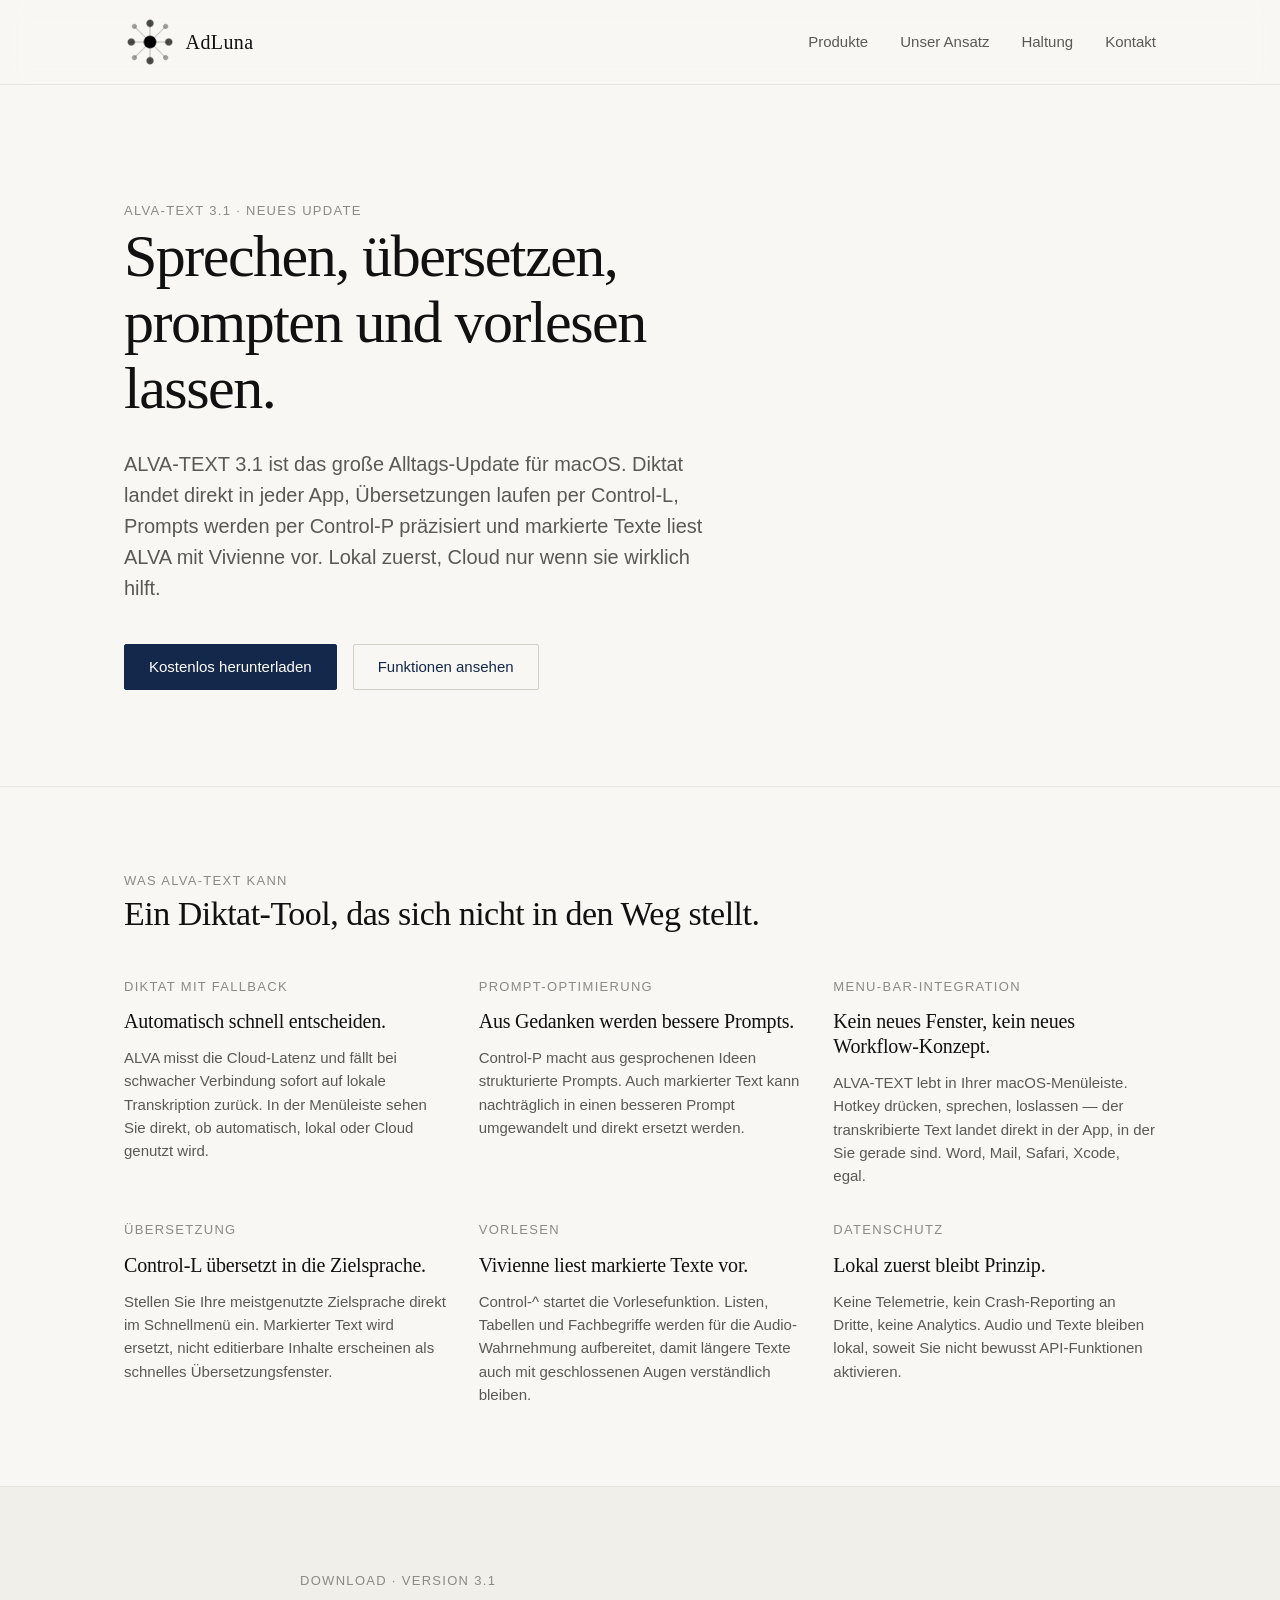
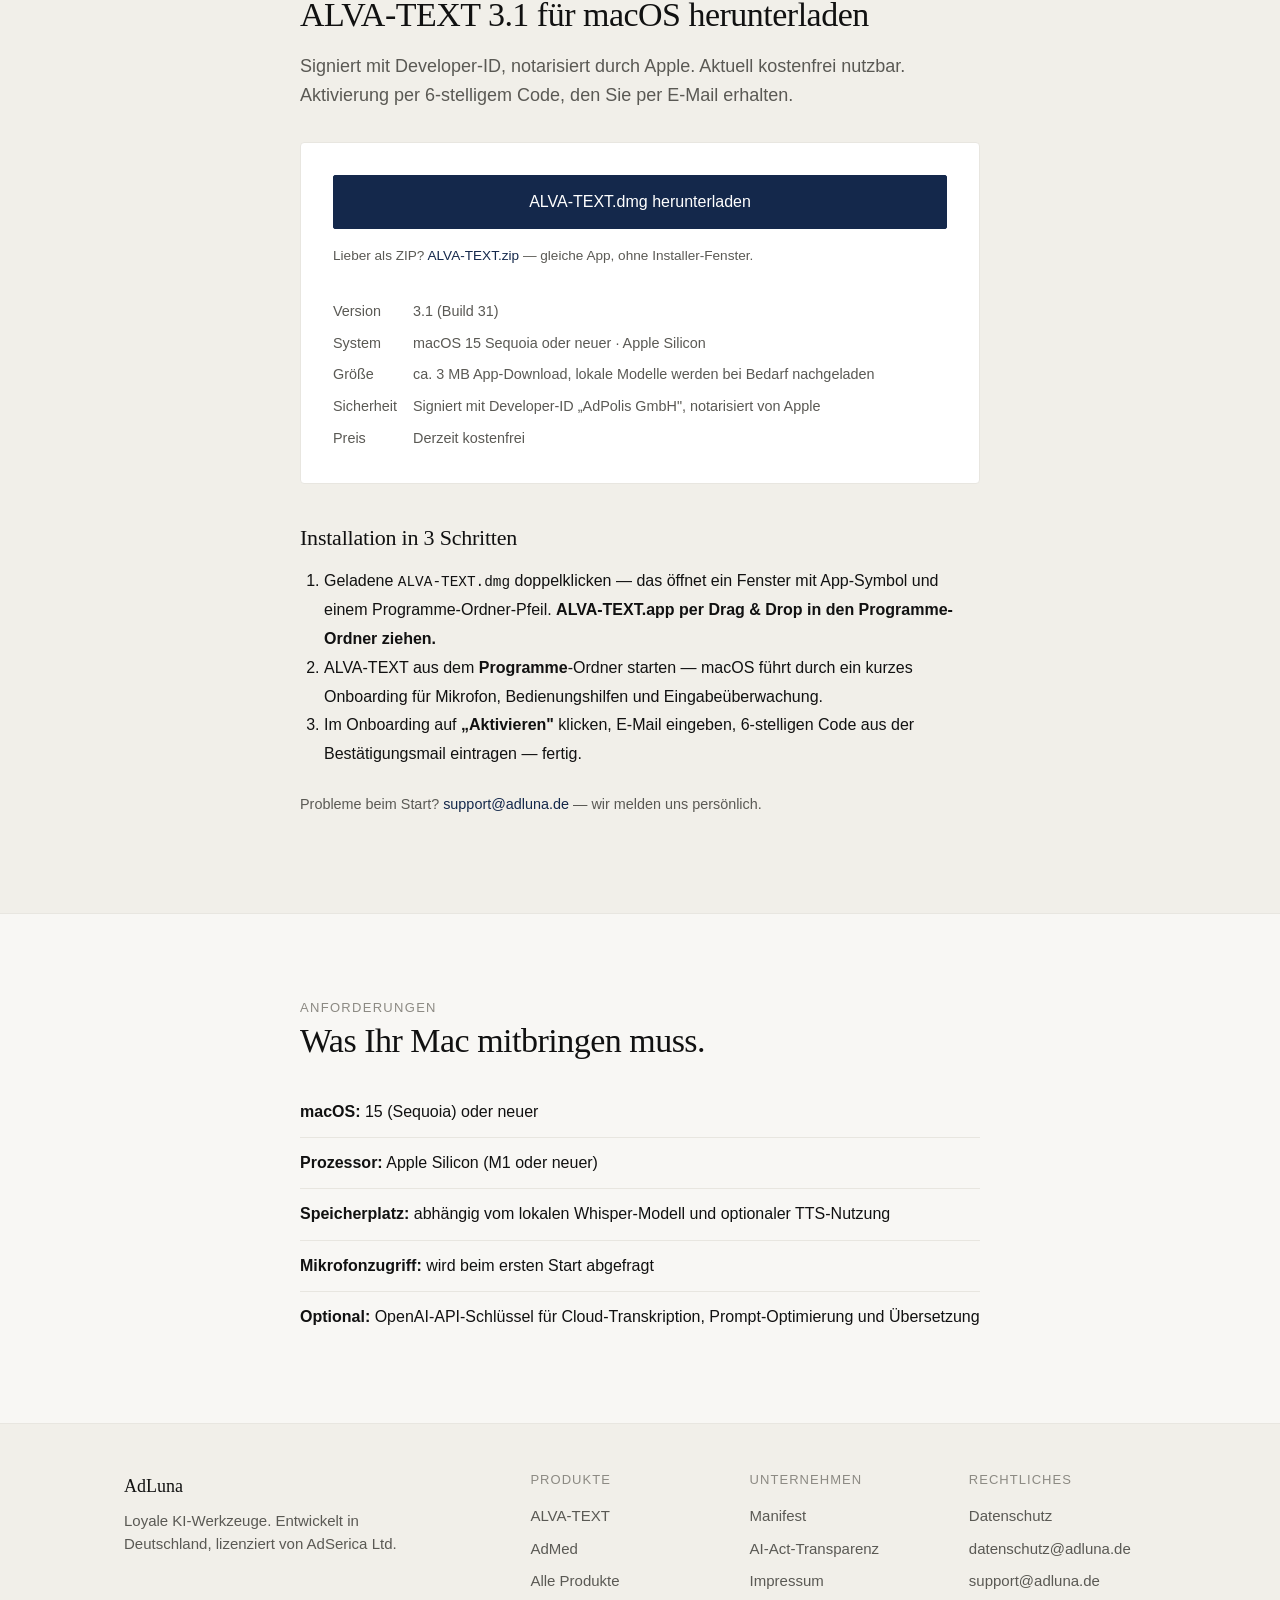
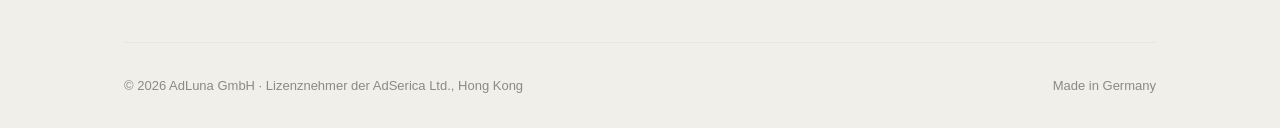
==== commit df8aac6d: "web: update AdLuna ALVA-TEXT page for v3.1" ====
--- a/web/adluna/alva-text.html
+++ b/web/adluna/alva-text.html
@@ -3,549 +3,174 @@
 <head>
     <meta charset="UTF-8">
     <meta name="viewport" content="width=device-width, initial-scale=1.0">
-    <title>ALVA-TEXT — Diktat für macOS. Lokal und loyal.</title>
-    <meta name="description" content="ALVA-TEXT ist die macOS-Diktat-App von AdLuna. Vollständig lokal mit Whisper, optional Cloud-Rewriting, Menu-Bar-Integration, Mehrsprachigkeit. Aktuell v2.1.3, v2.2 in Vorbereitung.">
+    <title>ALVA-TEXT 3.1 — Diktat, Übersetzung und Vorlesen für macOS.</title>
+    <meta name="description" content="ALVA-TEXT 3.1 ist die macOS-Diktat-App von AdLuna. Schnelles Diktat, lokale Whisper-Transkription, Cloud-Fallback, Prompt-Optimierung, Übersetzung und eloquentes Vorlesen mit Vivienne.">
     <link rel="stylesheet" href="styles.css">
-    <link rel="stylesheet" href="styles-v3.css">
-    <style>
-        /* ── Inline-Demo (animiertes CSS-Mockup eines Mac-Fensters) ───────── */
-        .alva-demo {
-            background: #1c1f24;
-            border-radius: 12px;
-            box-shadow: 0 24px 60px rgba(20, 40, 75, 0.18);
-            overflow: hidden;
-            max-width: 760px;
-            margin: 3rem auto 0;
-            border: 1px solid #2a2d34;
-        }
-        .alva-demo-titlebar {
-            background: #2a2d34;
-            padding: 0.6rem 0.9rem;
-            display: flex;
-            align-items: center;
-            gap: 0.45rem;
-            border-bottom: 1px solid #15171a;
-        }
-        .alva-demo-dot {
-            width: 12px; height: 12px; border-radius: 50%;
-        }
-        .alva-demo-dot.r { background: #ff5f56; }
-        .alva-demo-dot.y { background: #ffbd2e; }
-        .alva-demo-dot.g { background: #27c93f; }
-        .alva-demo-title {
-            margin-left: 0.75rem;
-            font-family: var(--font-mono, "SF Mono", Menlo, monospace);
-            font-size: 0.8rem;
-            color: #8a8d95;
-            flex: 1;
-            text-align: center;
-        }
-        .alva-demo-body {
-            position: relative;
-            min-height: 320px;
-            padding: 2.4rem 2rem;
-            background: #15171a;
-            color: #e3e1dc;
-            font-family: var(--font-sans);
-            font-size: 1rem;
-            line-height: 1.65;
-        }
-        .alva-demo-cursor {
-            display: inline-block;
-            width: 8px;
-            height: 1.1em;
-            background: #FFD66B;
-            vertical-align: text-bottom;
-            margin-left: 2px;
-            animation: alva-blink 1s steps(2, end) infinite;
-        }
-        @keyframes alva-blink { 50% { opacity: 0; } }
-        .alva-demo-status {
-            position: absolute;
-            top: 1rem;
-            right: 1rem;
-            display: inline-flex;
-            align-items: center;
-            gap: 0.45rem;
-            font-family: var(--font-mono, "SF Mono", Menlo, monospace);
-            font-size: 0.78rem;
-            padding: 0.35rem 0.8rem;
-            border-radius: 999px;
-            background: rgba(255, 95, 86, 0.15);
-            color: #ff8a82;
-            border: 1px solid rgba(255, 95, 86, 0.3);
-            animation: alva-pulse 1.5s ease-in-out infinite;
-        }
-        .alva-demo-status::before {
-            content: "";
-            width: 8px; height: 8px;
-            border-radius: 50%;
-            background: #ff5f56;
-        }
-        @keyframes alva-pulse {
-            50% { opacity: 0.55; }
-        }
-        .alva-demo-wave {
-            display: flex;
-            align-items: center;
-            justify-content: center;
-            gap: 0.35rem;
-            height: 60px;
-            margin: 1.5rem 0 1.8rem;
-        }
-        .alva-demo-wave span {
-            display: block;
-            width: 4px;
-            background: linear-gradient(180deg, #FFD66B, #14284B);
-            border-radius: 2px;
-            animation: alva-wave 1.1s ease-in-out infinite;
-        }
-        .alva-demo-wave span:nth-child(1) { height: 18px; animation-delay: 0.0s; }
-        .alva-demo-wave span:nth-child(2) { height: 32px; animation-delay: 0.1s; }
-        .alva-demo-wave span:nth-child(3) { height: 48px; animation-delay: 0.2s; }
-        .alva-demo-wave span:nth-child(4) { height: 36px; animation-delay: 0.3s; }
-        .alva-demo-wave span:nth-child(5) { height: 24px; animation-delay: 0.4s; }
-        .alva-demo-wave span:nth-child(6) { height: 42px; animation-delay: 0.5s; }
-        .alva-demo-wave span:nth-child(7) { height: 30px; animation-delay: 0.6s; }
-        .alva-demo-wave span:nth-child(8) { height: 18px; animation-delay: 0.7s; }
-        @keyframes alva-wave {
-            0%, 100% { transform: scaleY(0.4); }
-            50% { transform: scaleY(1); }
-        }
-        .alva-demo-hint {
-            text-align: center;
-            font-family: var(--font-mono, "SF Mono", Menlo, monospace);
-            font-size: 0.78rem;
-            color: #8a8d95;
-            margin-top: 1rem;
-        }
-        .alva-demo-keys {
-            display: inline-flex;
-            gap: 0.3rem;
-            margin: 0 0.3rem;
-        }
-        .alva-demo-keys kbd {
-            display: inline-block;
-            padding: 0.15rem 0.5rem;
-            border-radius: 5px;
-            background: #2a2d34;
-            border: 1px solid #3a3d44;
-            border-bottom-width: 2px;
-            font-family: var(--font-mono, "SF Mono", Menlo, monospace);
-            font-size: 0.78rem;
-            color: #e3e1dc;
-        }
-        .alva-demo-typed {
-            color: #e3e1dc;
-            white-space: pre-wrap;
-            border-left: 2px solid #FFD66B;
-            padding: 0.5rem 0 0.5rem 1rem;
-            margin-top: 1rem;
-            min-height: 5em;
-            font-size: 0.95rem;
-            line-height: 1.7;
-        }
-        .alva-demo-typed::after {
-            content: "|";
-            color: #FFD66B;
-            animation: alva-blink 1s steps(2, end) infinite;
-        }
-        /* Roadmap-Card-Grid für v2.2 */
-        .v22-grid {
-            display: grid;
-            grid-template-columns: repeat(2, 1fr);
-            gap: 1.25rem;
-            margin-top: 2.5rem;
-        }
-        @media (max-width: 720px) { .v22-grid { grid-template-columns: 1fr; } }
-        .v22-card {
-            background: var(--pipely-bg-alt);
-            border: 1px solid var(--pipely-line);
-            border-radius: 12px;
-            padding: 1.6rem 1.5rem;
-        }
-        .v22-card .num {
-            font-family: var(--font-serif);
-            font-size: 0.85rem;
-            color: var(--pipely-accent);
-            letter-spacing: 0.08em;
-            display: block;
-            margin-bottom: 0.4rem;
-        }
-        .v22-card h3 {
-            font-family: var(--font-serif);
-            font-size: 1.05rem;
-            margin: 0 0 0.5rem;
-            color: var(--pipely-text);
-            font-weight: 500;
-        }
-        .v22-card p {
-            font-size: 0.92rem;
-            color: var(--pipely-muted);
-            margin: 0;
-            line-height: 1.55;
-        }
-    </style>
 </head>
 <body>
 
-<nav class="v3-nav" id="v3-nav">
-    <div class="v3-nav-inner">
-        <a href="index.html" class="v3-nav-brand">
-            <img class="v3-logo-mark" src="assets/logo/AdLuna-Logo-solo-dunkel-512.png" alt="AdLuna" width="52" height="52">
-            <span>AdLuna</span>
-        </a>
-        <ul class="v3-nav-links">
-            <li><a href="produkte.html">Produkte</a></li>
-            <li><a href="manifest.html">Manifest</a></li>
-            <li><a href="alva-text-manual.html">Anleitung</a></li>
+<nav class="nav">
+    <div class="nav-inner">
+        <a href="index.html" class="nav-brand" style="display: inline-flex; align-items: center; gap: 0.6rem;"><img src="assets/logo/AdLuna-Logo-solo-dunkel-512.png" alt="AdLuna" width="52" height="52" style="width: 52px; height: 52px; object-fit: contain; display: block;"><span>AdLuna</span></a>
+        <ul class="nav-links">
+            <li><a href="index.html#produkte">Produkte</a></li>
+            <li><a href="index.html#ansatz">Unser Ansatz</a></li>
+            <li><a href="manifest.html">Haltung</a></li>
             <li><a href="index.html#kontakt">Kontakt</a></li>
         </ul>
     </div>
 </nav>
 
-<!-- ────────────────────────────  PAGE-HERO  ──────────────────────────── -->
-<section class="v3-page-hero">
-    <div class="v3-container">
-        <span class="v3-eyebrow v3-eyebrow-accent">ALVA-TEXT &nbsp;·&nbsp; v2.1.3</span>
-        <h1 class="v3">Diktat für macOS. Lokal und loyal.</h1>
-        <p class="v3-lead">Hotkey drücken, sprechen, loslassen — der Text steht in der App, in der Sie gerade sind. Whisper transkribiert auf Ihrem Mac, ohne Cloud, ohne API-Kosten, ohne dass jemand mitliest.</p>
-        <div class="v3-btn-row" style="justify-content: center; margin-top: 1.5rem;">
-            <a href="https://github.com/Alper-Scheel/alper-scheel/releases/latest/download/ALVA-TEXT.dmg" class="v3-btn v3-btn-primary" download>Kostenlos herunterladen</a>
-            <a href="alva-text-manual.html" class="v3-btn v3-btn-ghost">Anleitung lesen</a>
+<section class="hero">
+    <div class="container">
+        <span class="section-eyebrow">ALVA-TEXT 3.1 · Neues Update</span>
+        <h1>Sprechen, übersetzen, prompten und vorlesen lassen.</h1>
+        <p class="subhead">ALVA-TEXT 3.1 ist das große Alltags-Update für macOS. Diktat landet direkt in jeder App, Übersetzungen laufen per Control-L, Prompts werden per Control-P präzisiert und markierte Texte liest ALVA mit Vivienne vor. Lokal zuerst, Cloud nur wenn sie wirklich hilft.</p>
+        <div class="hero-actions">
+            <a href="https://github.com/Alper-Scheel/alper-scheel/releases/latest/download/ALVA-TEXT.dmg" class="btn btn-primary" download>Kostenlos herunterladen</a>
+            <a href="#features" class="btn btn-secondary">Funktionen ansehen</a>
         </div>
-        <p style="margin-top: 1.5rem; font-size: 0.85rem; color: var(--pipely-subtle);">
-            v2.1.3 (Build 22) · macOS 15 Sequoia · Apple Silicon · signiert &amp; notarisiert
-        </p>
     </div>
 </section>
 
-<!-- ────────────────────────────  LIVE-DEMO  ─────────────────────────── -->
-<section class="v3-section v3-section-tight v3-section-alt">
-    <div class="v3-container" style="text-align: center;">
-        <span class="v3-eyebrow">In 8 Sekunden verstanden</span>
-        <h2 class="v3" style="margin-left: auto; margin-right: auto;">So fühlt es sich an.</h2>
-        <p class="v3-lead" style="margin-left: auto; margin-right: auto;">Hotkey halten, sprechen, loslassen. Der transkribierte Satz erscheint dort, wo der Cursor blinkt — egal ob Mail, Word, Slack oder Terminal.</p>
+<section id="features">
+    <div class="container">
+        <span class="section-eyebrow">Was ALVA-TEXT kann</span>
+        <h2>Ein Diktat-Tool, das sich nicht in den Weg stellt.</h2>
 
-        <div class="alva-demo" aria-hidden="true">
-            <div class="alva-demo-titlebar">
-                <span class="alva-demo-dot r"></span>
-                <span class="alva-demo-dot y"></span>
-                <span class="alva-demo-dot g"></span>
-                <span class="alva-demo-title">Mail — Neue Nachricht</span>
+        <div class="pillars" style="margin-top: 2.5rem;">
+            <div class="pillar">
+                <span class="pillar-label">Diktat mit Fallback</span>
+                <h3>Automatisch schnell entscheiden.</h3>
+                <p>ALVA misst die Cloud-Latenz und fällt bei schwacher Verbindung sofort auf lokale Transkription zurück. In der Menüleiste sehen Sie direkt, ob automatisch, lokal oder Cloud genutzt wird.</p>
             </div>
-            <div class="alva-demo-body">
-                <div class="alva-demo-status">REC · ⌃ gedrückt</div>
-                <div style="font-family: var(--font-mono, monospace); font-size: 0.78rem; color: #8a8d95; margin-bottom: 0.5rem;">An: kunde@firma.de</div>
-                <div style="font-family: var(--font-mono, monospace); font-size: 0.78rem; color: #8a8d95; margin-bottom: 1rem;">Betreff: Vertragsentwurf</div>
-                <div class="alva-demo-wave">
-                    <span></span><span></span><span></span><span></span>
-                    <span></span><span></span><span></span><span></span>
-                </div>
-                <div class="alva-demo-typed" id="alvaDemoText"></div>
-                <div class="alva-demo-hint">
-                    <span class="alva-demo-keys"><kbd>⌃</kbd></span>
-                    halten zum Diktieren ·
-                    <span class="alva-demo-keys"><kbd>⌥</kbd><kbd>⌃</kbd></span>
-                    halten für Adaptive-Mode
-                </div>
+
+            <div class="pillar">
+                <span class="pillar-label">Prompt-Optimierung</span>
+                <h3>Aus Gedanken werden bessere Prompts.</h3>
+                <p>Control-P macht aus gesprochenen Ideen strukturierte Prompts. Auch markierter Text kann nachträglich in einen besseren Prompt umgewandelt und direkt ersetzt werden.</p>
             </div>
-        </div>
 
-        <!-- Slot für späteres echtes Video -->
-        <details style="max-width: 760px; margin: 2.5rem auto 0; text-align: left;">
-            <summary style="cursor: pointer; color: var(--pipely-accent); font-weight: 500;">Lieber ein echtes Bildschirm-Video?</summary>
-            <div style="margin-top: 1rem;">
-                <video controls preload="none" poster="assets/logo/AdLuna-Logo-solo-dunkel-512.png"
-                       style="width: 100%; border-radius: 10px; background: #15171a;">
-                    <source src="assets/video/alva-text-demo.mp4" type="video/mp4">
-                    Ihr Browser kann das Video nicht abspielen. Bitte
-                    <a href="https://github.com/Alper-Scheel/alper-scheel/releases/latest">laden Sie ALVA-TEXT direkt herunter</a>
-                    und probieren Sie es selbst aus.
-                </video>
-                <p style="font-size: 0.85rem; color: var(--pipely-subtle); margin-top: 0.6rem;">
-                    Hinweis: Das echte Demo-Video wird in den nächsten Tagen ergänzt — die animierte Vorschau oben zeigt den exakten Ablauf.
-                </p>
+            <div class="pillar">
+                <span class="pillar-label">Menu-Bar-Integration</span>
+                <h3>Kein neues Fenster, kein neues Workflow-Konzept.</h3>
+                <p>ALVA-TEXT lebt in Ihrer macOS-Menüleiste. Hotkey drücken, sprechen, loslassen — der transkribierte Text landet direkt in der App, in der Sie gerade sind. Word, Mail, Safari, Xcode, egal.</p>
             </div>
-        </details>
-    </div>
-</section>
 
-<!-- ────────────────────────────  DREI VERSPRECHEN  ──────────────────── -->
-<section class="v3-section">
-    <div class="v3-container">
-        <span class="v3-eyebrow">Drei Versprechen</span>
-        <h2 class="v3">Ein Diktat-Tool, das sich nicht in den Weg stellt.</h2>
+            <div class="pillar">
+                <span class="pillar-label">Übersetzung</span>
+                <h3>Control-L übersetzt in die Zielsprache.</h3>
+                <p>Stellen Sie Ihre meistgenutzte Zielsprache direkt im Schnellmenü ein. Markierter Text wird ersetzt, nicht editierbare Inhalte erscheinen als schnelles Übersetzungsfenster.</p>
+            </div>
 
-        <div class="v3-pillars">
-            <div class="v3-pillar">
-                <span class="v3-eyebrow" style="margin-bottom: 0.5rem;">Lokale Transkription</span>
-                <h3 class="v3">Whisper auf Ihrem Mac.</h3>
-                <p class="v3-text">Whisper-Small läuft lokal, sobald er einmal heruntergeladen ist (~466 MB). Kein API-Schlüssel nötig, kein Internet, kein Abfluss. Qualität für deutsches Diktat sehr nah an Cloud-Whisper.</p>
+            <div class="pillar">
+                <span class="pillar-label">Vorlesen</span>
+                <h3>Vivienne liest markierte Texte vor.</h3>
+                <p>Control-^ startet die Vorlesefunktion. Listen, Tabellen und Fachbegriffe werden für die Audio-Wahrnehmung aufbereitet, damit längere Texte auch mit geschlossenen Augen verständlich bleiben.</p>
             </div>
-            <div class="v3-pillar">
-                <span class="v3-eyebrow" style="margin-bottom: 0.5rem;">Optional Cloud-Rewriting</span>
-                <h3 class="v3">Nur, wenn Sie es wollen.</h3>
-                <p class="v3-text">Höflich-Modus, Adaptive-Message-Modus, Sprach-Übersetzung — alles über Ihren eigenen OpenAI-Schlüssel. Liegt im macOS-Schlüsselbund. Bleibt bei Ihnen, niemals bei uns.</p>
-            </div>
-            <div class="v3-pillar">
-                <span class="v3-eyebrow" style="margin-bottom: 0.5rem;">Kein Workflow-Bruch</span>
-                <h3 class="v3">Lebt in der Menüleiste.</h3>
-                <p class="v3-text">Kein neues Fenster, kein neuer Tab, kein neues Konzept zum Lernen. Hotkey halten, sprechen, loslassen — der Text landet direkt dort, wo Sie gerade tippen würden.</p>
+
+            <div class="pillar">
+                <span class="pillar-label">Datenschutz</span>
+                <h3>Lokal zuerst bleibt Prinzip.</h3>
+                <p>Keine Telemetrie, kein Crash-Reporting an Dritte, keine Analytics. Audio und Texte bleiben lokal, soweit Sie nicht bewusst API-Funktionen aktivieren.</p>
             </div>
         </div>
     </div>
 </section>
 
-<!-- ────────────────────────────  WAS V2.1.3 KANN  ───────────────────── -->
-<section class="v3-section v3-section-alt">
-    <div class="v3-container">
-        <span class="v3-eyebrow v3-eyebrow-accent">Aktuell verfügbar &nbsp;·&nbsp; v2.1.3</span>
-        <h2 class="v3">Was ALVA-TEXT heute schon kann.</h2>
+<section id="download" class="subtle">
+    <div class="container">
+        <div class="container-reading" style="padding: 0;">
+            <span class="section-eyebrow">Download · Version 3.1</span>
+            <h2>ALVA-TEXT 3.1 für macOS herunterladen</h2>
+            <p class="lead">Signiert mit Developer-ID, notarisiert durch Apple. Aktuell kostenfrei nutzbar. Aktivierung per 6-stelligem Code, den Sie per E-Mail erhalten.</p>
 
-        <div class="v3-feature-row reverse">
-            <div class="v3-feature-text">
-                <span class="v3-feature-status live">Live</span>
-                <h2 class="v3">Roh-Diktat &amp; Adaptive-Message-Modus.</h2>
-                <p>Zwei Hotkeys, zwei Modi. <strong>Steuerung halten</strong> diktiert wörtlich, was Sie sprechen. <strong>Optionstaste + Steuerung</strong> aktiviert den Adaptive-Mode: ALVA-TEXT erkennt automatisch, ob Sie eine Mail, eine WhatsApp oder eine Slack-Nachricht schreiben — und passt Ton, Länge und Form an.</p>
-                <ul>
-                    <li>Whisper-Small lokal auf Apple Silicon</li>
-                    <li>Adaptive-Mode kanalweise (Mail formell, Chat locker)</li>
-                    <li>⌘V-Auto-Insert in die fokussierte App</li>
-                </ul>
-            </div>
-            <div class="v3-feature-visual" style="background: linear-gradient(135deg, #14284B, #0A1A3A); display: flex; align-items: center; justify-content: center;">
-                <div style="font-family: var(--font-mono); color: #FFD66B; font-size: 1.4rem; text-align: center; padding: 2rem;">
-                    ⌃ &nbsp; Roh-Diktat<br>
-                    <span style="opacity: 0.4;">───────</span><br>
-                    ⌥⌃ &nbsp; Adaptive
+            <div style="background: var(--bg-card); border: 1px solid var(--border); border-radius: 4px; padding: 2rem; margin-top: 2rem;">
+                <div style="display: flex; flex-direction: column; gap: 1rem;">
+                    <a href="https://github.com/Alper-Scheel/alper-scheel/releases/latest/download/ALVA-TEXT.dmg" class="btn btn-primary" style="font-size: 1rem; padding: 1rem 1.5rem;" download>
+                        ALVA-TEXT.dmg herunterladen
+                    </a>
+                    <p style="margin: 0; font-size: 0.85rem; color: var(--text-muted);">
+                        Lieber als ZIP? <a href="https://github.com/Alper-Scheel/alper-scheel/releases/latest/download/ALVA-TEXT.zip" download>ALVA-TEXT.zip</a> — gleiche App, ohne Installer-Fenster.
+                    </p>
+                    <div style="display: grid; grid-template-columns: auto 1fr; gap: 0.5rem 1rem; font-size: 0.9rem; color: var(--text-muted); margin-top: 1rem;">
+                        <div>Version</div><div>3.1 (Build 31)</div>
+                        <div>System</div><div>macOS 15 Sequoia oder neuer · Apple Silicon</div>
+                        <div>Größe</div><div>ca. 3 MB App-Download, lokale Modelle werden bei Bedarf nachgeladen</div>
+                        <div>Sicherheit</div><div>Signiert mit Developer-ID „AdPolis GmbH", notarisiert von Apple</div>
+                        <div>Preis</div><div>Derzeit kostenfrei</div>
+                    </div>
                 </div>
             </div>
-        </div>
 
-        <div class="v3-feature-row">
-            <div class="v3-feature-text">
-                <span class="v3-feature-status live">Live</span>
-                <h2 class="v3">Mehrsprachigkeit per F-Taste.</h2>
-                <p>Standardmäßig deutsch. <code>Fn+F1</code> Englisch, <code>Fn+F2</code> Französisch, <code>Fn+F3</code> Italienisch, <code>Fn+F4</code> Mandarin, <code>Fn+F5</code> Thai. Alles frei konfigurierbar in den Einstellungen, alles lokal über Whisper.</p>
-            </div>
-            <div class="v3-feature-visual" style="background: linear-gradient(135deg, #FAF0D7, #E5E0FA); display: flex; align-items: center; justify-content: center;">
-                <div style="font-family: var(--font-mono); color: #14284B; font-size: 0.95rem; text-align: center; padding: 2rem; line-height: 1.9;">
-                    Fn+F1 &nbsp;EN<br>
-                    Fn+F2 &nbsp;FR<br>
-                    Fn+F3 &nbsp;IT<br>
-                    Fn+F4 &nbsp;ZH<br>
-                    Fn+F5 &nbsp;TH
-                </div>
-            </div>
-        </div>
+            <h3 style="margin-top: 2.5rem;">Installation in 3 Schritten</h3>
+            <ol style="padding-left: 1.5rem; margin-top: 1rem; line-height: 1.8;">
+                <li>Geladene <code style="font-family: var(--font-mono); font-size: 0.9rem;">ALVA-TEXT.dmg</code> doppelklicken — das öffnet ein Fenster mit App-Symbol und einem Programme-Ordner-Pfeil. <strong>ALVA-TEXT.app per Drag &amp; Drop in den Programme-Ordner ziehen.</strong></li>
+                <li>ALVA-TEXT aus dem <strong>Programme</strong>-Ordner starten — macOS führt durch ein kurzes Onboarding für Mikrofon, Bedienungshilfen und Eingabeüberwachung.</li>
+                <li>Im Onboarding auf <strong>„Aktivieren"</strong> klicken, E-Mail eingeben, 6-stelligen Code aus der Bestätigungsmail eintragen — fertig.</li>
+            </ol>
 
-        <div class="v3-feature-row reverse">
-            <div class="v3-feature-text">
-                <span class="v3-feature-status live">Live</span>
-                <h2 class="v3">Reverse-Übersetzung als Lightbox.</h2>
-                <p><code>⌃⌥⌘L</code> öffnet eine Popup-Übersetzung des markierten Textes ins Deutsche. Ideal für englische Artikel, die im Lesefluss verstanden werden sollen — ohne DeepL-Tab, ohne Context-Switch.</p>
-            </div>
-            <div class="v3-feature-visual" style="background: linear-gradient(135deg, #D8EAE0, #FAE3DC); display: flex; align-items: center; justify-content: center;">
-                <div style="font-family: var(--font-mono); color: #14284B; font-size: 1.05rem; text-align: center; padding: 2rem;">
-                    ⌃⌥⌘L<br>
-                    <span style="opacity: 0.55; font-size: 0.85rem;">→ Lightbox-Übersetzung</span>
-                </div>
-            </div>
+            <p style="margin-top: 1.5rem; color: var(--text-muted); font-size: 0.9rem;">
+                Probleme beim Start? <a href="mailto:support@adluna.de">support@adluna.de</a> — wir melden uns persönlich.
+            </p>
         </div>
     </div>
 </section>
 
-<!-- ────────────────────────────  V2.2 ROADMAP  ──────────────────────── -->
-<section class="v3-section">
-    <div class="v3-container">
-        <span class="v3-eyebrow v3-eyebrow-accent">In Arbeit &nbsp;·&nbsp; v2.2</span>
-        <h2 class="v3">Aus dem Diktat-Tool wird ein persönlicher Sekretär.</h2>
-        <p class="v3-lead">v2.1.3 hat einen Sign-off-Bug behoben, der dafür gesorgt hat, dass das Modell Grußformeln und Namen erfunden hat, die niemand diktiert hat. v2.2 zieht den Schluss daraus: <strong>Personalisierung gehört in die Hand des Nutzers, nicht in den Bauch des Modells.</strong> Zehn Bausteine, alle lokal:</p>
-
-        <div class="v22-grid">
-            <div class="v22-card">
-                <span class="num">01 · Identität</span>
-                <h3>Wer Sie sind, weiß die App.</h3>
-                <p>Name, Rolle, Firmenkontext, Hauptsprache. Wird gezielt in Mail-Signaturen und Adaptive-Message-Texte eingebaut, statt erfunden zu werden.</p>
-            </div>
-            <div class="v22-card">
-                <span class="num">02 · Stil-Defaults</span>
-                <h3>Du oder Sie, Smiley oder kein Smiley.</h3>
-                <p>Pro Kanal definierbar: Anredeform, Emoji-Toleranz, Sign-off-Vorlagen, No-Go-Phrasen, Stil-Marker („nüchtern", „warm", „sachlich").</p>
-            </div>
-            <div class="v22-card">
-                <span class="num">03 · Pro-App-Kontext</span>
-                <h3>Mail anders als Slack, Slack anders als Word.</h3>
-                <p>ALVA-TEXT erkennt die fokussierte App und nutzt automatisch das passende Profil. Word-Dokument formell, Messages locker — ohne dass Sie umschalten müssen.</p>
-            </div>
-            <div class="v22-card">
-                <span class="num">04 · Wortschatz-Bibliothek</span>
-                <h3>Eigennamen, die endlich richtig fallen.</h3>
-                <p>Firmen, Kollegen, Fachbegriffe, Produktnamen — einmal eintragen, dann immer korrekt geschrieben. Inklusive Korrektur-Mappings für hartnäckige Fehl-Transkriptionen.</p>
-            </div>
-            <div class="v22-card">
-                <span class="num">05 · Multi-Profil</span>
-                <h3>Privat, geschäftlich, Mandantengespräch.</h3>
-                <p>Profile-Picker in der Menüleiste. Sie wechseln den Hut, ALVA-TEXT folgt — anderer Sign-off, andere Tonalität, anderer Wortschatz, mit einem Klick.</p>
-            </div>
-            <div class="v22-card">
-                <span class="num">06 · Custom Dictation Modes</span>
-                <h3>Eigene Hotkeys, eigene System-Prompts.</h3>
-                <p>Brauchen Sie einen „Anwalts-Modus"? Einen „Code-Kommentar-Modus"? Einen Prompt-Optimizer auf <code>⌃⌥⌘</code>? Sie definieren ihn — Hotkey, Prompt, Voice-Pack, Auto-Insert-Verhalten.</p>
-            </div>
-            <div class="v22-card">
-                <span class="num">07 · Cloud-Privacy-Feinsteuerung</span>
-                <h3>Sie entscheiden pro Modus, was die Cloud sieht.</h3>
-                <p>Pro Diktat-Modus separat einstellbar: rein lokal, nur Whisper-Cloud, nur OpenAI-Rewriting, beides, oder gar nichts. Mit Vorschau, was tatsächlich gesendet würde.</p>
-            </div>
-            <div class="v22-card">
-                <span class="num">08 · Kontakt- &amp; Kalender-Integration</span>
-                <h3>„Schreib Conny eine Mail."</h3>
-                <p>Optionaler Zugriff auf macOS-Kontakte und -Kalender (EventKit/Contacts), rein lokal. ALVA-TEXT kennt die richtige Mail-Adresse, weiß den Termin und schlägt den Kontext vor.</p>
-            </div>
-            <div class="v22-card">
-                <span class="num">09 · Adaptive Learning</span>
-                <h3>Lernt Ihren Stil — auf Ihrem Mac.</h3>
-                <p>Wenn Sie eine vorgeschlagene Formulierung korrigieren, merkt sich ALVA-TEXT das. Lokal. Opt-in. Jederzeit löschbar. Nie an einen Server, nie an ein zentrales Modell.</p>
-            </div>
-            <div class="v22-card">
-                <span class="num">10 · Output-Verhalten</span>
-                <h3>Direkt einfügen oder Vorschau zeigen?</h3>
-                <p>Pro Modus regelbar: Auto-⌘V, Pre-Confirm-Lightbox, oder Drag-Handle. Wer in heiklen Apps tippt, will vor dem Einfügen lesen — wer in Slack tippt, will Tempo.</p>
-            </div>
-        </div>
-
-        <p style="margin-top: 3rem; font-size: 0.92rem; color: var(--pipely-muted);">
-            <strong>Was v2.2 nicht tut:</strong> Keine Server-Synchronisierung. Kein zentrales Lernen. Keine Telemetrie. Profile, Wortschatz und Lern-Ereignisse bleiben in <code>~/Library/Application Support/ALVA-TEXT/</code> auf Ihrem Mac. Details siehe <a href="datenschutz.html#alva-text">Datenschutzerklärung</a> und <a href="ai-act.html#alva-text">AI-Act-Transparenz</a>.
-        </p>
-    </div>
-</section>
-
-<!-- ────────────────────────────  DOWNLOAD-BLOCK  ────────────────────── -->
-<section class="v3-section v3-section-alt" id="download">
-    <div class="v3-container">
-        <div class="v3-reading" style="padding: 0;">
-            <span class="v3-eyebrow v3-eyebrow-accent">Download · Kostenlose Beta</span>
-            <h2 class="v3">ALVA-TEXT für macOS herunterladen</h2>
-            <p class="v3-lead">Signiert mit Developer-ID „AdPolis GmbH", notarisiert durch Apple, gestapelt. Kostenfrei in der Beta-Phase. Aktivierung per 6-stelligem Code, den Sie per E-Mail erhalten.</p>
-
-            <div style="background: var(--pipely-bg-alt); border: 1px solid var(--pipely-line); border-radius: 10px; padding: 2rem; margin-top: 2rem;">
-                <div style="display: flex; flex-direction: column; gap: 1rem;">
-                    <a href="https://github.com/Alper-Scheel/alper-scheel/releases/latest/download/ALVA-TEXT.dmg" class="v3-btn v3-btn-primary" style="font-size: 1rem; padding: 1rem 1.5rem; text-align: center;" download>
-                        ALVA-TEXT.dmg herunterladen
-                    </a>
-                    <p style="margin: 0; font-size: 0.85rem; color: var(--pipely-muted);">
-                        Lieber als ZIP? <a href="https://github.com/Alper-Scheel/alper-scheel/releases/latest/download/ALVA-TEXT.zip" download>ALVA-TEXT.zip</a> — gleiche App, ohne Installer-Fenster.
-                    </p>
-                    <table style="margin-top: 1rem; width: 100%;">
-                        <tr><td><strong>Version</strong></td><td>2.1.3 (Build 22) — Hotfix Sign-off-Bug</td></tr>
-                        <tr><td><strong>System</strong></td><td>macOS 15 Sequoia oder neuer · Apple Silicon</td></tr>
-                        <tr><td><strong>Größe</strong></td><td>ca. 2 MB (Whisper-Modell wird beim ersten Start nachgeladen, ~470 MB)</td></tr>
-                        <tr><td><strong>Sicherheit</strong></td><td>Signiert mit Developer-ID „AdPolis GmbH", notarisiert von Apple</td></tr>
-                        <tr><td><strong>Preis</strong></td><td>Kostenlos in der Beta-Phase</td></tr>
-                        <tr><td><strong>Nächste Version</strong></td><td>v2.2 — Personalisierung &amp; Multi-Profile (Q2 2026)</td></tr>
-                    </table>
-                </div>
-            </div>
-
-            <h3 class="v3" style="margin-top: 2.5rem;">Installation in drei Schritten</h3>
-            <ol>
-                <li>Geladene <code>ALVA-TEXT.dmg</code> doppelklicken — das öffnet ein Fenster mit App-Symbol und Programme-Ordner-Pfeil. <strong>ALVA-TEXT.app per Drag &amp; Drop in den Programme-Ordner ziehen.</strong></li>
-                <li>ALVA-TEXT aus dem <strong>Programme</strong>-Ordner starten — macOS führt durch ein kurzes Onboarding (Mikrofon, Bedienungshilfen, Eingabeüberwachung). Bei jeder Freigabe startet die App einmal kurz neu, das ist normal.</li>
-                <li>Im Onboarding auf <strong>„Aktivieren"</strong> klicken, E-Mail eingeben, 6-stelligen Code aus der Bestätigungsmail eintragen — fertig.</li>
-            </ol>
-
-            <p style="margin-top: 1.5rem;">Detaillierte Anleitung mit Screenshots und Troubleshooting: <a href="alva-text-manual.html">→&nbsp;ALVA-TEXT-Anleitung lesen</a></p>
-            <p style="color: var(--pipely-muted); font-size: 0.92rem;">Probleme beim Start? <a href="mailto:support@adluna.de">support@adluna.de</a> — wir melden uns persönlich.</p>
+<section>
+    <div class="container">
+        <div class="container-reading" style="padding: 0;">
+            <span class="section-eyebrow">Anforderungen</span>
+            <h2>Was Ihr Mac mitbringen muss.</h2>
+            <ul style="list-style: none; padding: 0; margin-top: 1.5rem;">
+                <li style="padding: 0.75rem 0; border-bottom: 1px solid var(--border);"><strong>macOS:</strong> 15 (Sequoia) oder neuer</li>
+                <li style="padding: 0.75rem 0; border-bottom: 1px solid var(--border);"><strong>Prozessor:</strong> Apple Silicon (M1 oder neuer)</li>
+                <li style="padding: 0.75rem 0; border-bottom: 1px solid var(--border);"><strong>Speicherplatz:</strong> abhängig vom lokalen Whisper-Modell und optionaler TTS-Nutzung</li>
+                <li style="padding: 0.75rem 0; border-bottom: 1px solid var(--border);"><strong>Mikrofonzugriff:</strong> wird beim ersten Start abgefragt</li>
+                <li style="padding: 0.75rem 0;"><strong>Optional:</strong> OpenAI-API-Schlüssel für Cloud-Transkription, Prompt-Optimierung und Übersetzung</li>
+            </ul>
         </div>
     </div>
 </section>
 
-<!-- ────────────────────────────  ANFORDERUNGEN  ─────────────────────── -->
-<section class="v3-section">
-    <div class="v3-container">
-        <div class="v3-reading" style="padding: 0;">
-            <span class="v3-eyebrow">Anforderungen</span>
-            <h2 class="v3">Was Ihr Mac mitbringen muss.</h2>
-            <table>
-                <tr><td><strong>macOS</strong></td><td>15 (Sequoia) oder neuer</td></tr>
-                <tr><td><strong>Prozessor</strong></td><td>Apple Silicon (M1 oder neuer)</td></tr>
-                <tr><td><strong>Speicherplatz</strong></td><td>ca. 500 MB inkl. Whisper-Modell</td></tr>
-                <tr><td><strong>Mikrofon</strong></td><td>Wird beim ersten Start abgefragt</td></tr>
-                <tr><td><strong>Optional</strong></td><td>OpenAI-API-Schlüssel für Cloud-Rewriting und Sprach-Übersetzung</td></tr>
-                <tr><td><strong>Optional ab v2.2</strong></td><td>Zugriff auf macOS-Kontakte/-Kalender für „Schreib Conny eine Mail" — opt-in, lokal</td></tr>
-            </table>
+<footer class="footer">
+    <div class="container">
+        <div class="footer-cols">
+            <div class="footer-col">
+                <div class="footer-brand">AdLuna</div>
+                <p class="footer-tagline">Loyale KI-Werkzeuge. Entwickelt in Deutschland, lizenziert von AdSerica Ltd.</p>
+            </div>
+            <div class="footer-col">
+                <h4>Produkte</h4>
+                <ul>
+                    <li><a href="alva-text.html">ALVA-TEXT</a></li>
+                    <li><a href="admed.html">AdMed</a></li>
+                    <li><a href="index.html#produkte">Alle Produkte</a></li>
+                </ul>
+            </div>
+            <div class="footer-col">
+                <h4>Unternehmen</h4>
+                <ul>
+                    <li><a href="manifest.html">Manifest</a></li>
+                    <li><a href="ai-act.html">AI-Act-Transparenz</a></li>
+                    <li><a href="impressum.html">Impressum</a></li>
+                </ul>
+            </div>
+            <div class="footer-col">
+                <h4>Rechtliches</h4>
+                <ul>
+                    <li><a href="datenschutz.html">Datenschutz</a></li>
+                    <li><a href="mailto:datenschutz@adluna.de">datenschutz@adluna.de</a></li>
+                    <li><a href="mailto:support@adluna.de">support@adluna.de</a></li>
+                </ul>
+            </div>
         </div>
-    </div>
-</section>
-
-<!-- ────────────────────────────  FOOTER  ────────────────────────────── -->
-<footer class="v3-footer">
-    <div class="v3-container">
-        <p>
-            © 2026 AdLuna GmbH ·
-            <a href="manifest.html">Manifest</a> ·
-            <a href="ai-act.html">AI-Act</a> ·
-            <a href="impressum.html">Impressum</a> ·
-            <a href="datenschutz.html">Datenschutz</a> ·
-            <a href="agb.html">AGB</a> ·
-            <a href="lizenzen.html">Lizenzen</a> ·
-            <a href="alva-text-manual.html">Anleitung</a>
-        </p>
+        <div class="footer-bottom">
+            <div>© 2026 AdLuna GmbH · Lizenznehmer der AdSerica Ltd., Hong Kong</div>
+            <div>Made in Germany</div>
+        </div>
     </div>
 </footer>
 
-<!-- ────────────────────────────  Demo-Typing-Loop  ──────────────────── -->
-<script>
-    (function() {
-        var target = document.getElementById('alvaDemoText');
-        if (!target) return;
-        var lines = [
-            'Sehr geehrte Damen und Herren, anbei der überarbeitete Vertragsentwurf zur Kenntnis. Die Anpassungen aus unserem Telefonat von gestern sind eingearbeitet — insbesondere die geänderte Laufzeit und die neue Klausel zur außerordentlichen Kündigung.',
-            'Hi Marius, kurz Bescheid: das Deployment ist durch, v2.1.3 ist live. Tester-Mail geht morgen früh raus. Alles gut, melde mich später nochmal.',
-            'Hallo Conny, kannst du Donnerstag um 11 Uhr? Falls ja, schicke ich dir gleich den Kalendereintrag. Sonst gerne Vorschlag.',
-            'Reminder: Steuerberater-Termin am Dienstag um 14:30 Uhr verschieben, weil Notartermin Vorrang hat. Conny soll bitte den Verschiebungs-Vorschlag verschicken.'
-        ];
-        var i = 0;
-        var ch = 0;
-        var typing = true;
-        var pause = 0;
-
-        function tick() {
-            if (typing) {
-                ch++;
-                target.textContent = lines[i].slice(0, ch);
-                if (ch >= lines[i].length) {
-                    typing = false;
-                    pause = 60;
-                }
-            } else {
-                pause--;
-                if (pause <= 0) {
-                    ch = 0;
-                    i = (i + 1) % lines.length;
-                    typing = true;
-                }
-            }
-        }
-        setInterval(tick, 35);
-    })();
-</script>
-
-<script>
-    // Scroll-Sticky-Style auf Nav
-    (function() {
-        var nav = document.getElementById('v3-nav');
-        if (!nav) return;
-        var handler = function() {
-            if (window.scrollY > 8) nav.classList.add('is-scrolled');
-            else nav.classList.remove('is-scrolled');
-        };
-        window.addEventListener('scroll', handler, { passive: true });
-        handler();
-    })();
-</script>
-
 </body>
 </html>
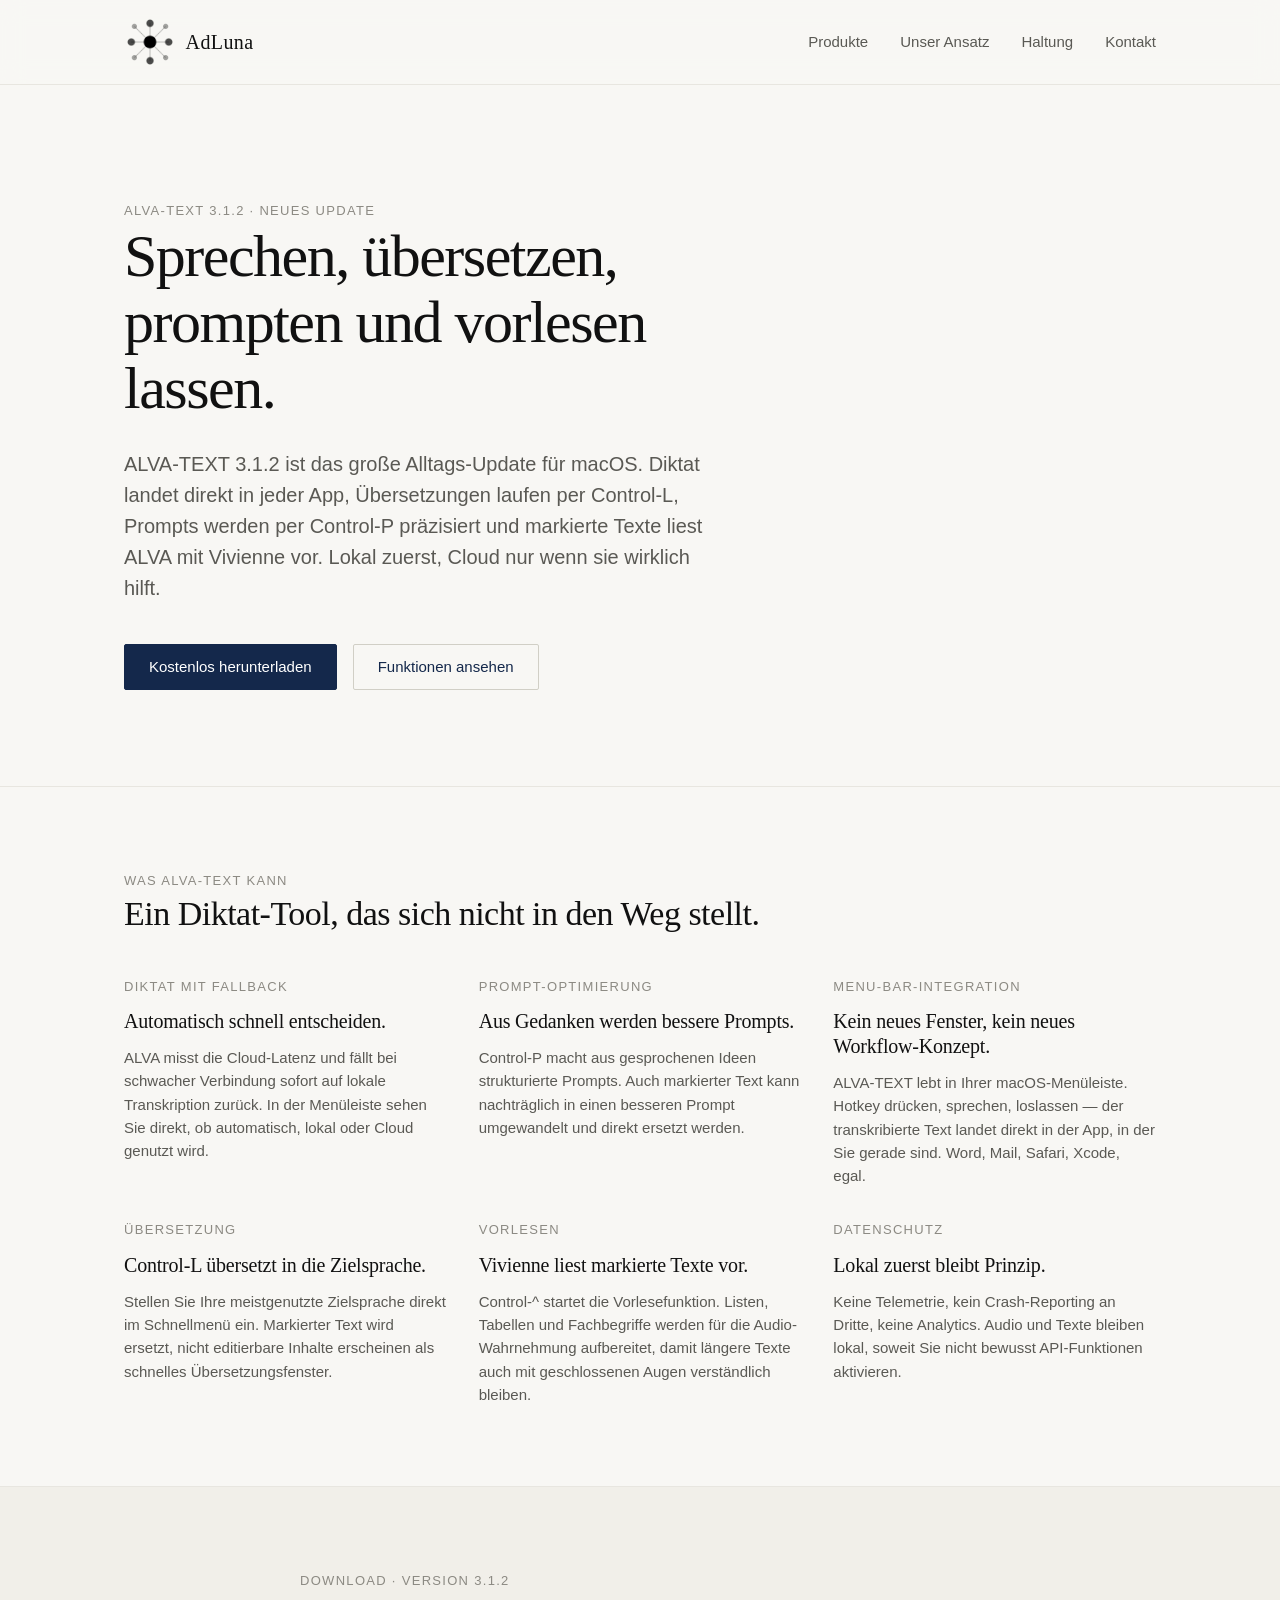
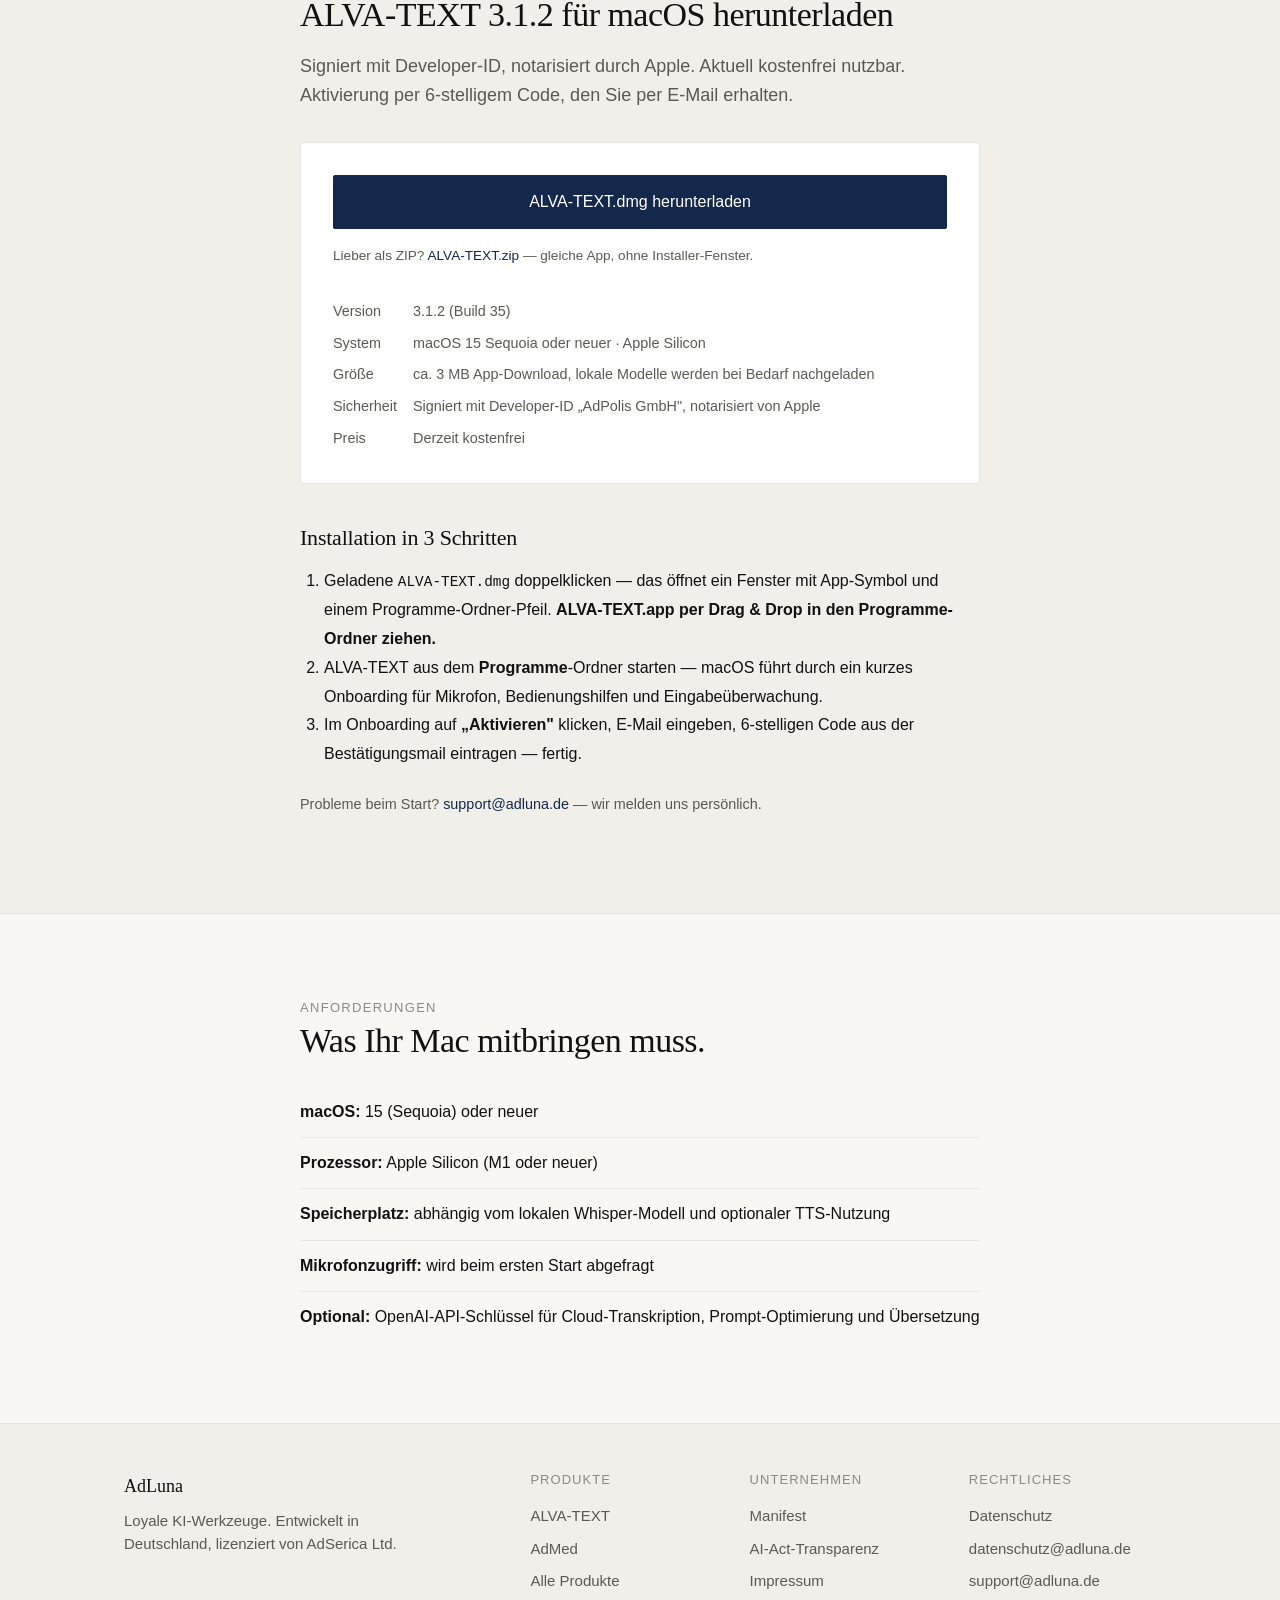
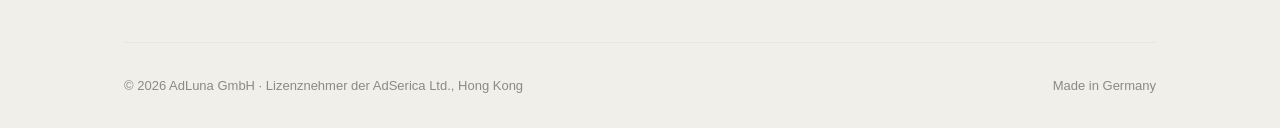
==== commit 2209bbf2: "Update ALVA-TEXT download to v3.1.2" ====
--- a/web/adluna/alva-text.html
+++ b/web/adluna/alva-text.html
@@ -3,8 +3,8 @@
 <head>
     <meta charset="UTF-8">
     <meta name="viewport" content="width=device-width, initial-scale=1.0">
-    <title>ALVA-TEXT 3.1 — Diktat, Übersetzung und Vorlesen für macOS.</title>
-    <meta name="description" content="ALVA-TEXT 3.1 ist die macOS-Diktat-App von AdLuna. Schnelles Diktat, lokale Whisper-Transkription, Cloud-Fallback, Prompt-Optimierung, Übersetzung und eloquentes Vorlesen mit Vivienne.">
+    <title>ALVA-TEXT 3.1.2 — Diktat, Übersetzung und Vorlesen für macOS.</title>
+    <meta name="description" content="ALVA-TEXT 3.1.2 ist die macOS-Diktat-App von AdLuna. Schnelles Diktat, lokale Whisper-Transkription, Cloud-Fallback, Prompt-Optimierung, Übersetzung und eloquentes Vorlesen mit Vivienne.">
     <link rel="stylesheet" href="styles.css">
 </head>
 <body>
@@ -23,11 +23,11 @@
 
 <section class="hero">
     <div class="container">
-        <span class="section-eyebrow">ALVA-TEXT 3.1 · Neues Update</span>
+        <span class="section-eyebrow">ALVA-TEXT 3.1.2 · Neues Update</span>
         <h1>Sprechen, übersetzen, prompten und vorlesen lassen.</h1>
-        <p class="subhead">ALVA-TEXT 3.1 ist das große Alltags-Update für macOS. Diktat landet direkt in jeder App, Übersetzungen laufen per Control-L, Prompts werden per Control-P präzisiert und markierte Texte liest ALVA mit Vivienne vor. Lokal zuerst, Cloud nur wenn sie wirklich hilft.</p>
+        <p class="subhead">ALVA-TEXT 3.1.2 ist das große Alltags-Update für macOS. Diktat landet direkt in jeder App, Übersetzungen laufen per Control-L, Prompts werden per Control-P präzisiert und markierte Texte liest ALVA mit Vivienne vor. Lokal zuerst, Cloud nur wenn sie wirklich hilft.</p>
         <div class="hero-actions">
-            <a href="https://github.com/Alper-Scheel/alper-scheel/releases/latest/download/ALVA-TEXT.dmg" class="btn btn-primary" download>Kostenlos herunterladen</a>
+            <a href="https://github.com/Alper-Scheel/alper-scheel/releases/download/v3.1.2/ALVA-TEXT.dmg" class="btn btn-primary" download>Kostenlos herunterladen</a>
             <a href="#features" class="btn btn-secondary">Funktionen ansehen</a>
         </div>
     </div>
@@ -81,20 +81,20 @@
 <section id="download" class="subtle">
     <div class="container">
         <div class="container-reading" style="padding: 0;">
-            <span class="section-eyebrow">Download · Version 3.1</span>
-            <h2>ALVA-TEXT 3.1 für macOS herunterladen</h2>
+            <span class="section-eyebrow">Download · Version 3.1.2</span>
+            <h2>ALVA-TEXT 3.1.2 für macOS herunterladen</h2>
             <p class="lead">Signiert mit Developer-ID, notarisiert durch Apple. Aktuell kostenfrei nutzbar. Aktivierung per 6-stelligem Code, den Sie per E-Mail erhalten.</p>
 
             <div style="background: var(--bg-card); border: 1px solid var(--border); border-radius: 4px; padding: 2rem; margin-top: 2rem;">
                 <div style="display: flex; flex-direction: column; gap: 1rem;">
-                    <a href="https://github.com/Alper-Scheel/alper-scheel/releases/latest/download/ALVA-TEXT.dmg" class="btn btn-primary" style="font-size: 1rem; padding: 1rem 1.5rem;" download>
+                    <a href="https://github.com/Alper-Scheel/alper-scheel/releases/download/v3.1.2/ALVA-TEXT.dmg" class="btn btn-primary" style="font-size: 1rem; padding: 1rem 1.5rem;" download>
                         ALVA-TEXT.dmg herunterladen
                     </a>
                     <p style="margin: 0; font-size: 0.85rem; color: var(--text-muted);">
-                        Lieber als ZIP? <a href="https://github.com/Alper-Scheel/alper-scheel/releases/latest/download/ALVA-TEXT.zip" download>ALVA-TEXT.zip</a> — gleiche App, ohne Installer-Fenster.
+                        Lieber als ZIP? <a href="https://github.com/Alper-Scheel/alper-scheel/releases/download/v3.1.2/ALVA-TEXT.zip" download>ALVA-TEXT.zip</a> — gleiche App, ohne Installer-Fenster.
                     </p>
                     <div style="display: grid; grid-template-columns: auto 1fr; gap: 0.5rem 1rem; font-size: 0.9rem; color: var(--text-muted); margin-top: 1rem;">
-                        <div>Version</div><div>3.1 (Build 31)</div>
+                        <div>Version</div><div>3.1.2 (Build 35)</div>
                         <div>System</div><div>macOS 15 Sequoia oder neuer · Apple Silicon</div>
                         <div>Größe</div><div>ca. 3 MB App-Download, lokale Modelle werden bei Bedarf nachgeladen</div>
                         <div>Sicherheit</div><div>Signiert mit Developer-ID „AdPolis GmbH", notarisiert von Apple</div>
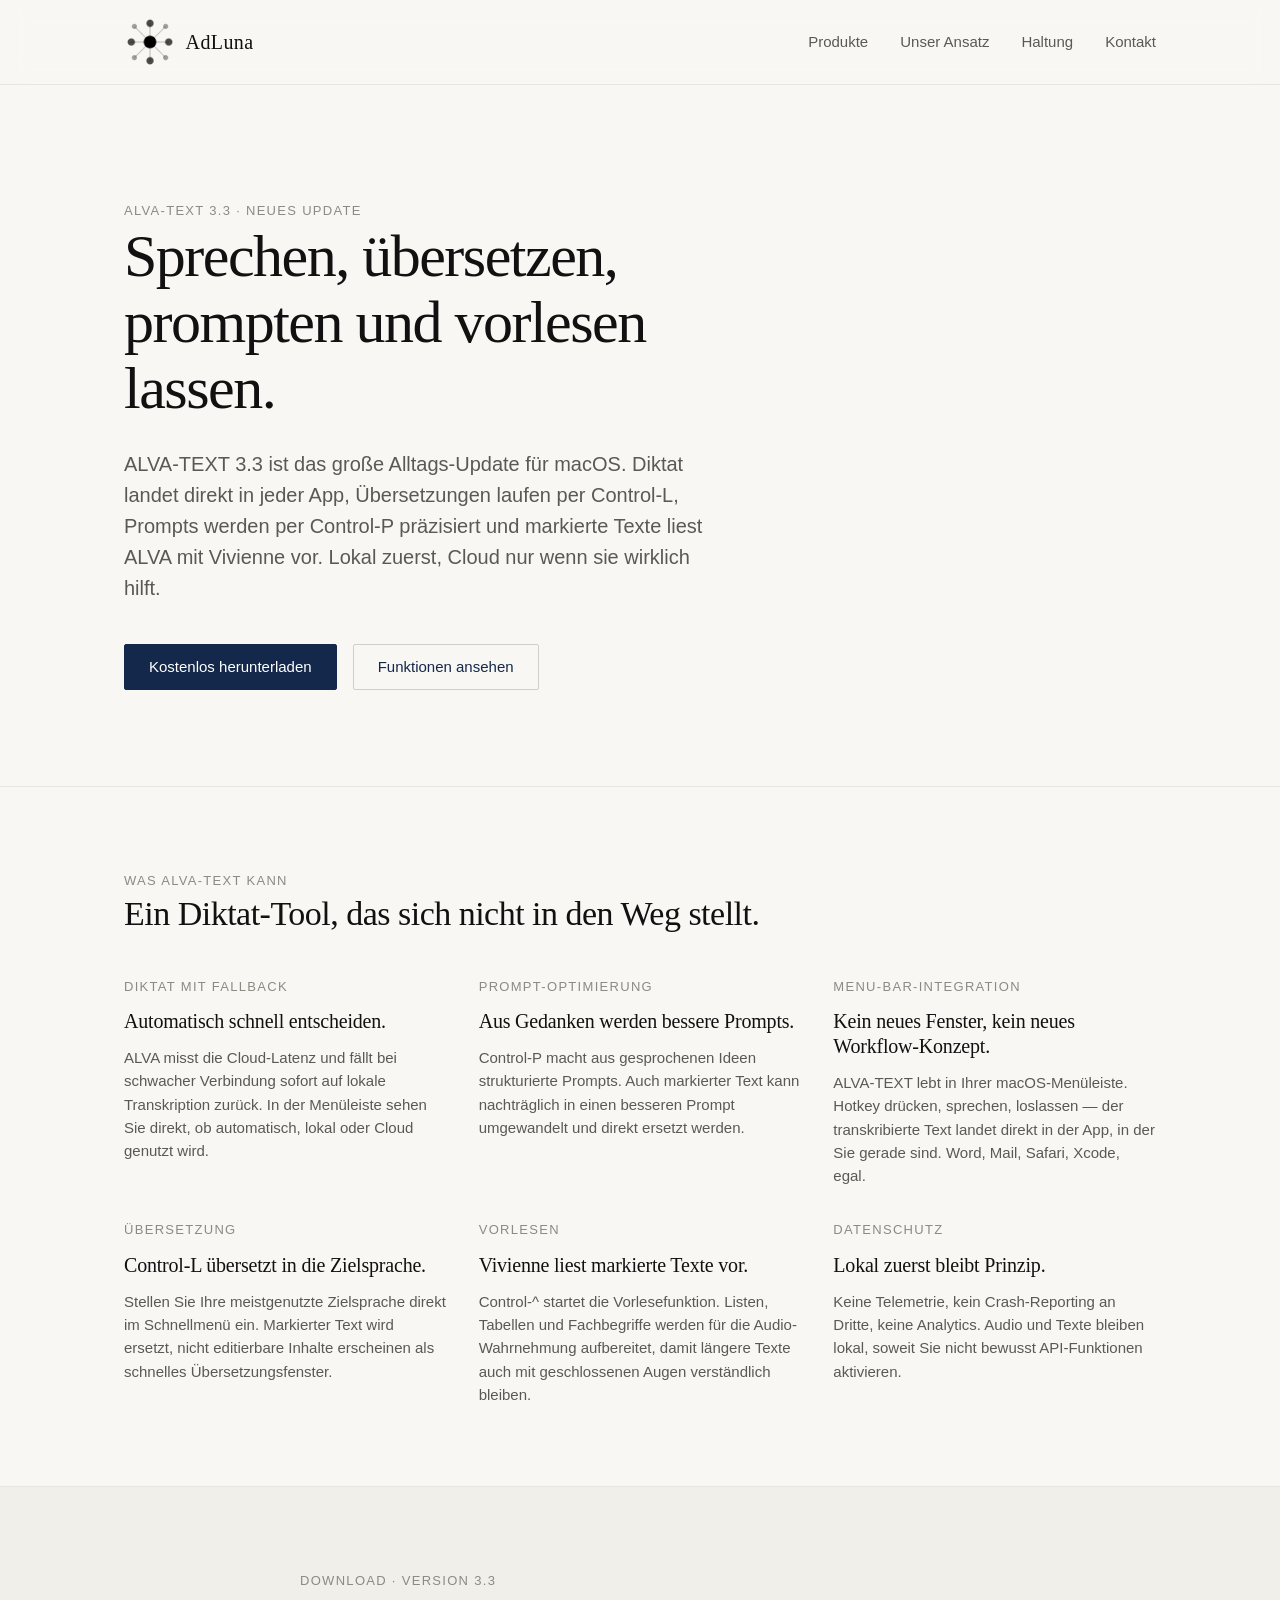
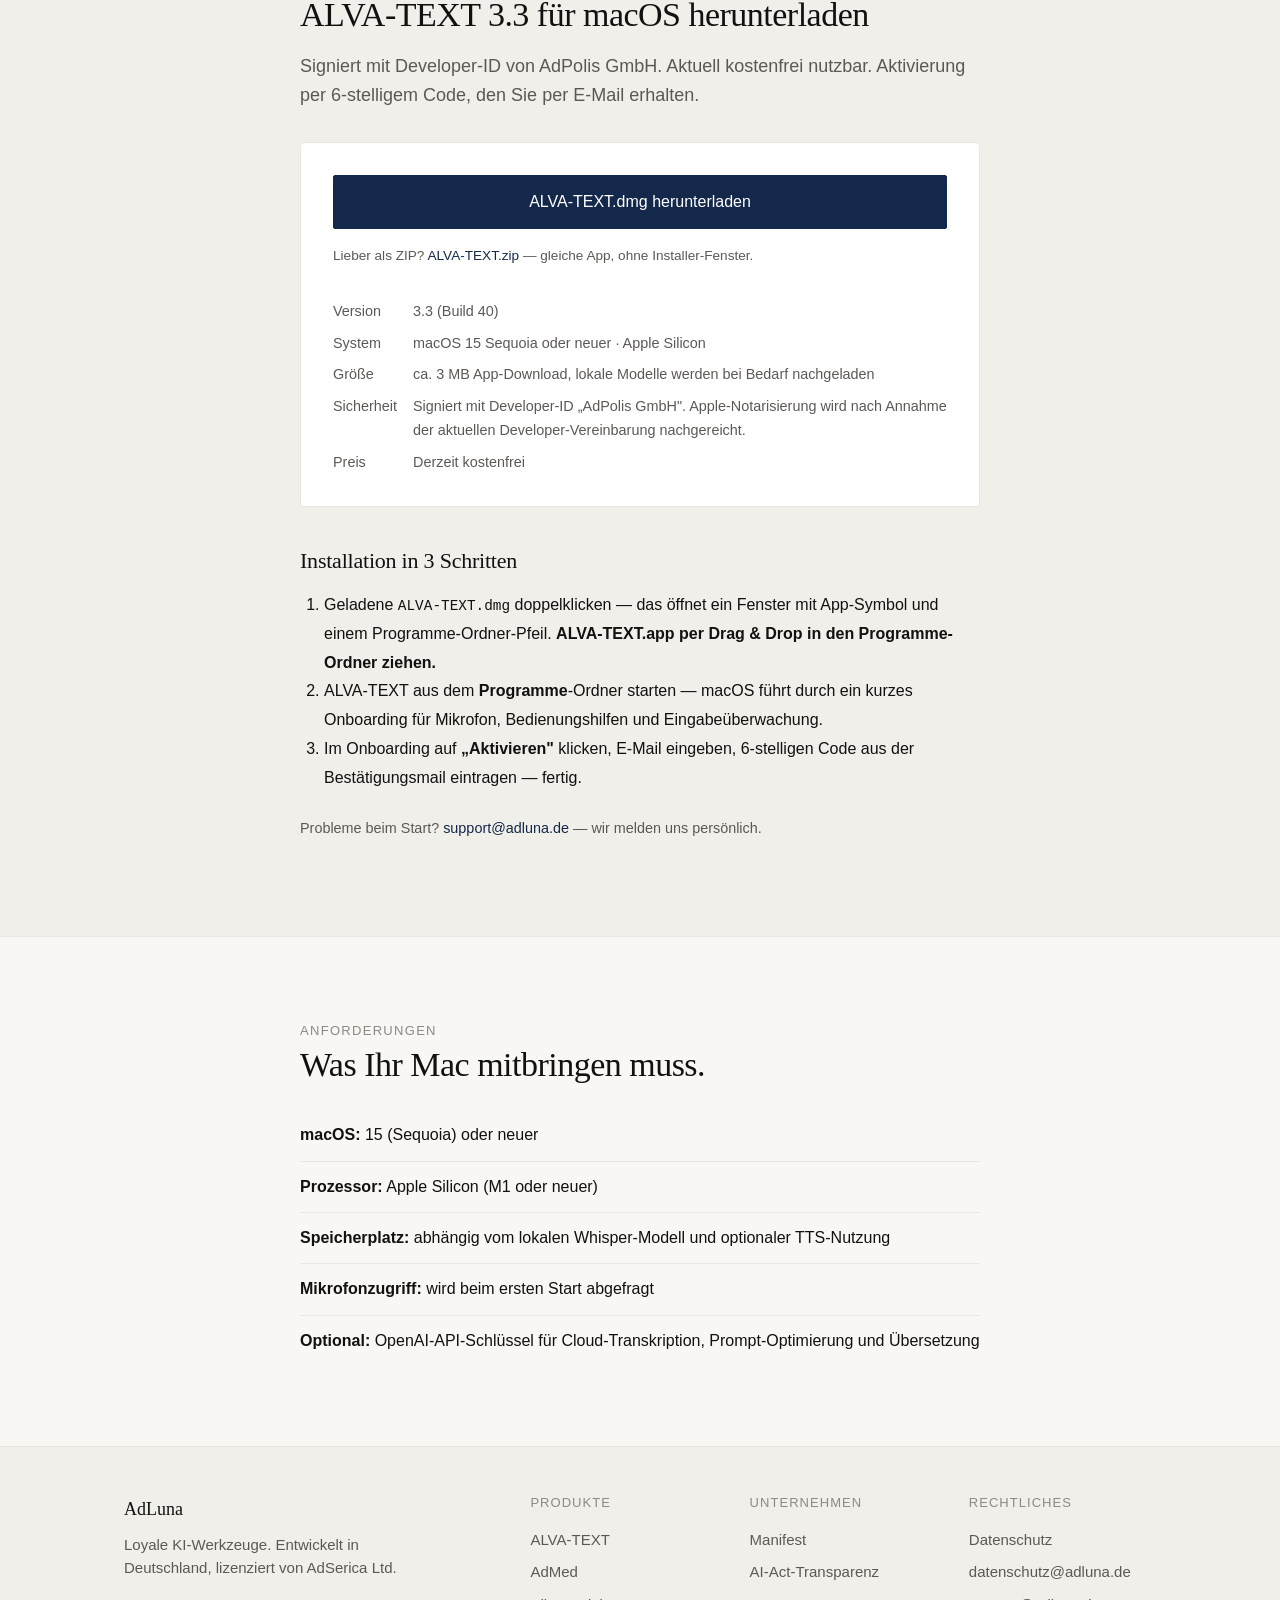
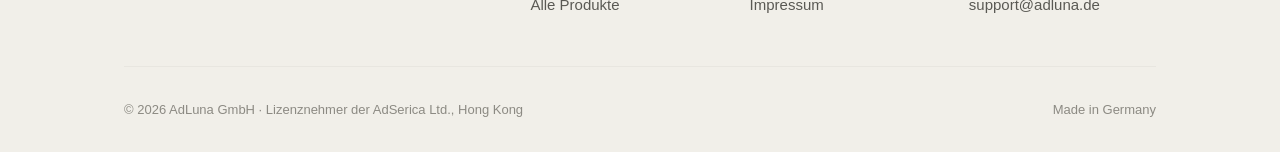
==== commit 34907591: "Update AdLuna ALVA-TEXT page to v3.3" ====
--- a/web/adluna/alva-text.html
+++ b/web/adluna/alva-text.html
@@ -3,8 +3,8 @@
 <head>
     <meta charset="UTF-8">
     <meta name="viewport" content="width=device-width, initial-scale=1.0">
-    <title>ALVA-TEXT 3.1.2 — Diktat, Übersetzung und Vorlesen für macOS.</title>
-    <meta name="description" content="ALVA-TEXT 3.1.2 ist die macOS-Diktat-App von AdLuna. Schnelles Diktat, lokale Whisper-Transkription, Cloud-Fallback, Prompt-Optimierung, Übersetzung und eloquentes Vorlesen mit Vivienne.">
+    <title>ALVA-TEXT 3.3 — Diktat, Übersetzung und Vorlesen für macOS.</title>
+    <meta name="description" content="ALVA-TEXT 3.3 ist die macOS-Diktat-App von AdLuna. Schnelles Diktat, lokale Whisper-Transkription, Cloud-Fallback, Prompt-Optimierung, Übersetzung und eloquentes Vorlesen mit Vivienne.">
     <link rel="stylesheet" href="styles.css">
 </head>
 <body>
@@ -23,11 +23,11 @@
 
 <section class="hero">
     <div class="container">
-        <span class="section-eyebrow">ALVA-TEXT 3.1.2 · Neues Update</span>
+        <span class="section-eyebrow">ALVA-TEXT 3.3 · Neues Update</span>
         <h1>Sprechen, übersetzen, prompten und vorlesen lassen.</h1>
-        <p class="subhead">ALVA-TEXT 3.1.2 ist das große Alltags-Update für macOS. Diktat landet direkt in jeder App, Übersetzungen laufen per Control-L, Prompts werden per Control-P präzisiert und markierte Texte liest ALVA mit Vivienne vor. Lokal zuerst, Cloud nur wenn sie wirklich hilft.</p>
+        <p class="subhead">ALVA-TEXT 3.3 ist das große Alltags-Update für macOS. Diktat landet direkt in jeder App, Übersetzungen laufen per Control-L, Prompts werden per Control-P präzisiert und markierte Texte liest ALVA mit Vivienne vor. Lokal zuerst, Cloud nur wenn sie wirklich hilft.</p>
         <div class="hero-actions">
-            <a href="https://github.com/Alper-Scheel/alper-scheel/releases/download/v3.1.2/ALVA-TEXT.dmg" class="btn btn-primary" download>Kostenlos herunterladen</a>
+            <a href="https://github.com/Alper-Scheel/alper-scheel/releases/download/v3.3/ALVA-TEXT.dmg" class="btn btn-primary" download>Kostenlos herunterladen</a>
             <a href="#features" class="btn btn-secondary">Funktionen ansehen</a>
         </div>
     </div>
@@ -81,23 +81,23 @@
 <section id="download" class="subtle">
     <div class="container">
         <div class="container-reading" style="padding: 0;">
-            <span class="section-eyebrow">Download · Version 3.1.2</span>
-            <h2>ALVA-TEXT 3.1.2 für macOS herunterladen</h2>
-            <p class="lead">Signiert mit Developer-ID, notarisiert durch Apple. Aktuell kostenfrei nutzbar. Aktivierung per 6-stelligem Code, den Sie per E-Mail erhalten.</p>
+            <span class="section-eyebrow">Download · Version 3.3</span>
+            <h2>ALVA-TEXT 3.3 für macOS herunterladen</h2>
+            <p class="lead">Signiert mit Developer-ID von AdPolis GmbH. Aktuell kostenfrei nutzbar. Aktivierung per 6-stelligem Code, den Sie per E-Mail erhalten.</p>
 
             <div style="background: var(--bg-card); border: 1px solid var(--border); border-radius: 4px; padding: 2rem; margin-top: 2rem;">
                 <div style="display: flex; flex-direction: column; gap: 1rem;">
-                    <a href="https://github.com/Alper-Scheel/alper-scheel/releases/download/v3.1.2/ALVA-TEXT.dmg" class="btn btn-primary" style="font-size: 1rem; padding: 1rem 1.5rem;" download>
+                    <a href="https://github.com/Alper-Scheel/alper-scheel/releases/download/v3.3/ALVA-TEXT.dmg" class="btn btn-primary" style="font-size: 1rem; padding: 1rem 1.5rem;" download>
                         ALVA-TEXT.dmg herunterladen
                     </a>
                     <p style="margin: 0; font-size: 0.85rem; color: var(--text-muted);">
-                        Lieber als ZIP? <a href="https://github.com/Alper-Scheel/alper-scheel/releases/download/v3.1.2/ALVA-TEXT.zip" download>ALVA-TEXT.zip</a> — gleiche App, ohne Installer-Fenster.
+                        Lieber als ZIP? <a href="https://github.com/Alper-Scheel/alper-scheel/releases/download/v3.3/ALVA-TEXT.zip" download>ALVA-TEXT.zip</a> — gleiche App, ohne Installer-Fenster.
                     </p>
                     <div style="display: grid; grid-template-columns: auto 1fr; gap: 0.5rem 1rem; font-size: 0.9rem; color: var(--text-muted); margin-top: 1rem;">
-                        <div>Version</div><div>3.1.2 (Build 35)</div>
+                        <div>Version</div><div>3.3 (Build 40)</div>
                         <div>System</div><div>macOS 15 Sequoia oder neuer · Apple Silicon</div>
                         <div>Größe</div><div>ca. 3 MB App-Download, lokale Modelle werden bei Bedarf nachgeladen</div>
-                        <div>Sicherheit</div><div>Signiert mit Developer-ID „AdPolis GmbH", notarisiert von Apple</div>
+                        <div>Sicherheit</div><div>Signiert mit Developer-ID „AdPolis GmbH". Apple-Notarisierung wird nach Annahme der aktuellen Developer-Vereinbarung nachgereicht.</div>
                         <div>Preis</div><div>Derzeit kostenfrei</div>
                     </div>
                 </div>
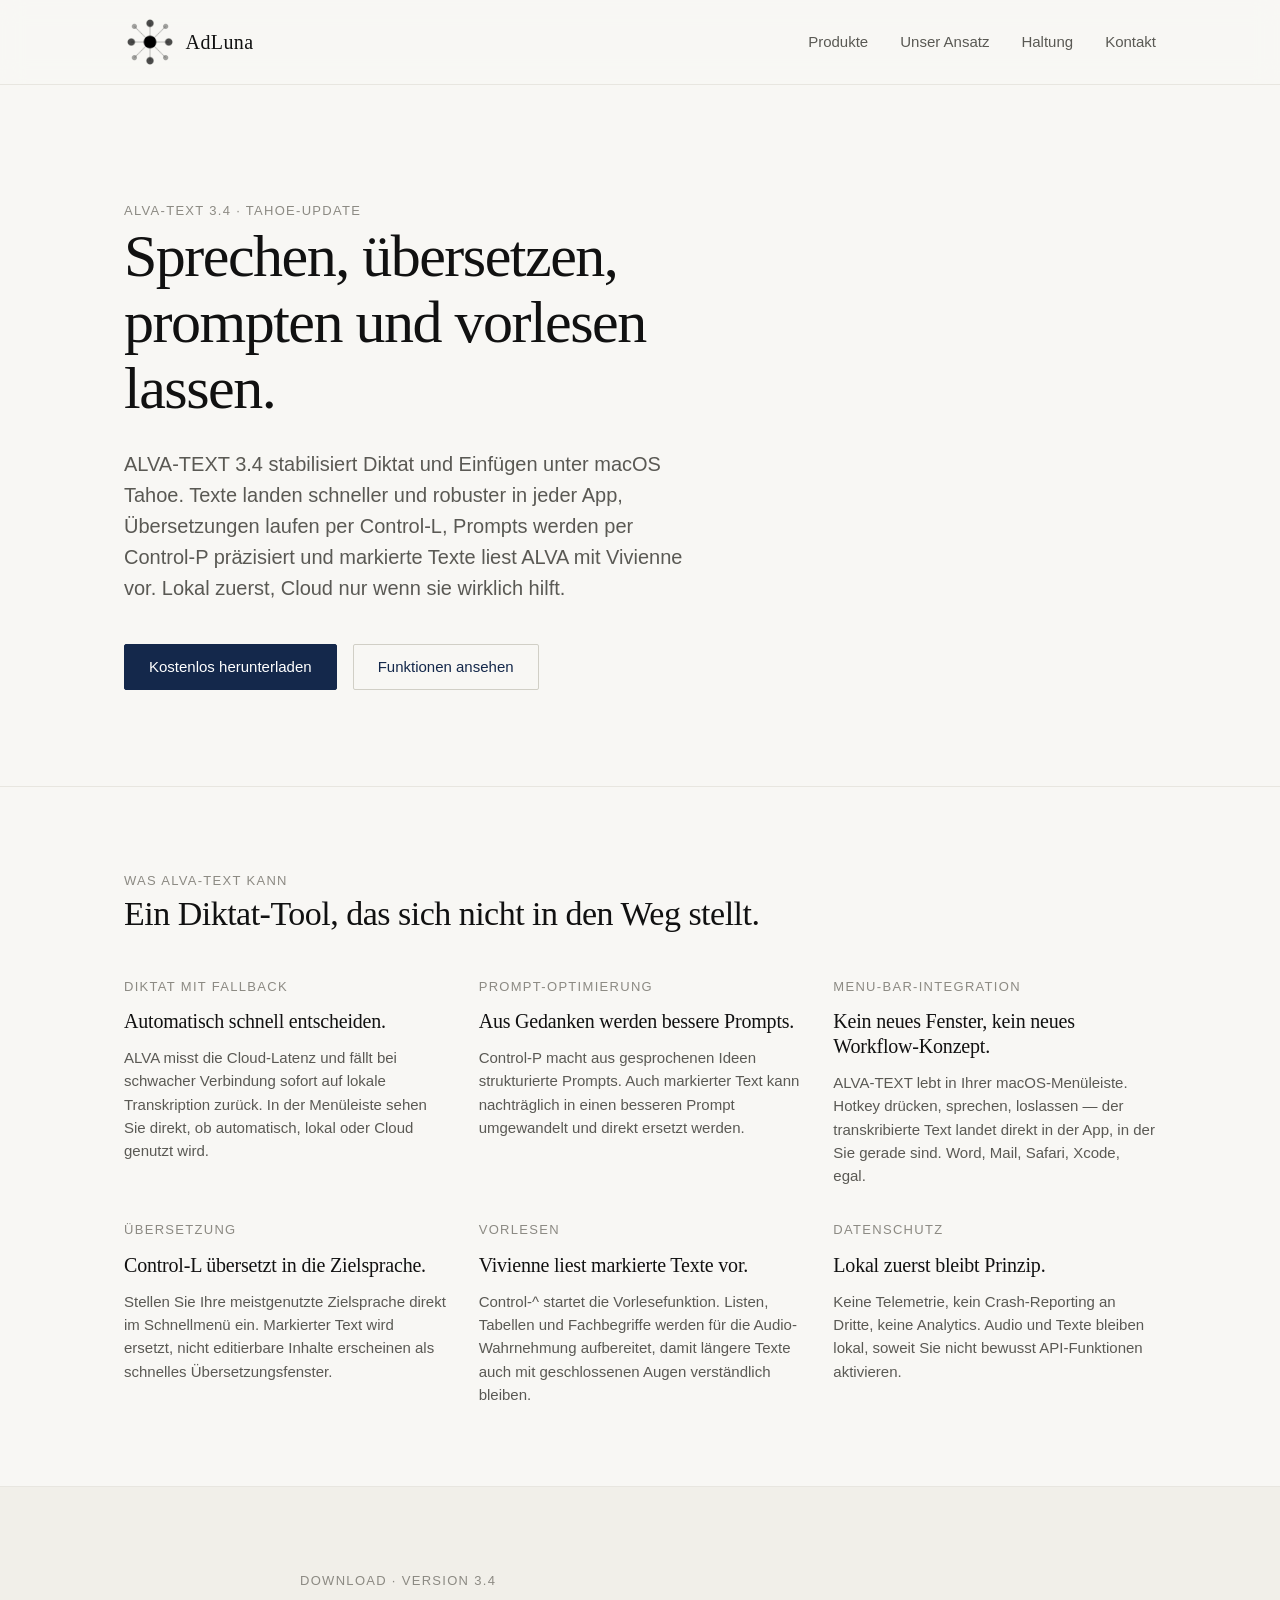
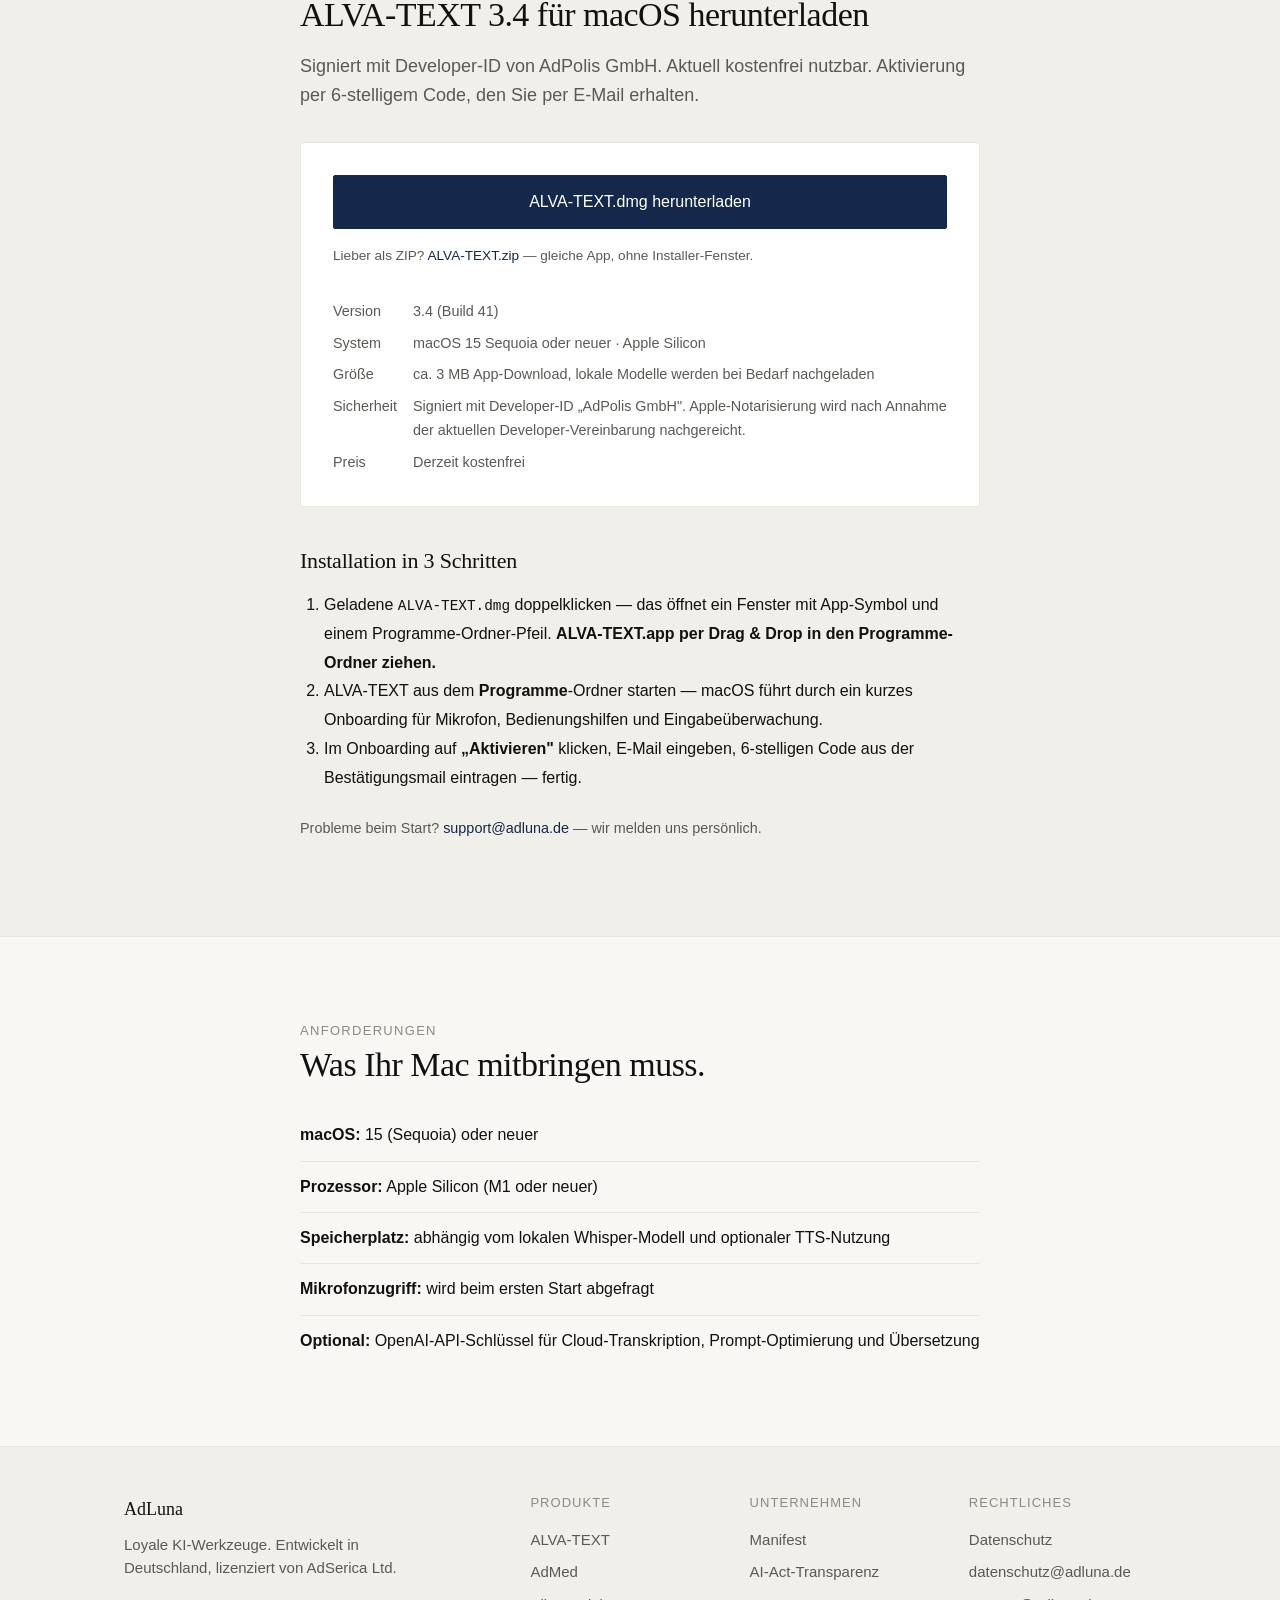
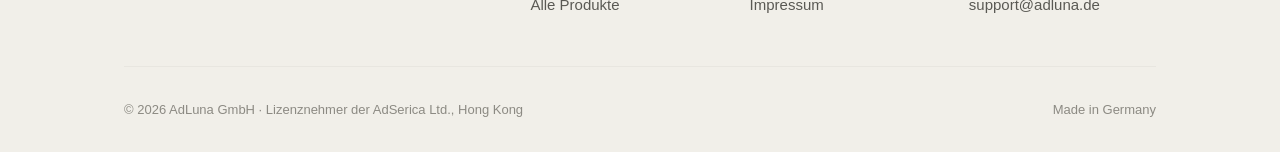
==== commit edd79400: "Update Adluna site for ALVA-TEXT v3.4 - Point ALVA-TEXT downloads to v3.4  - Describe Tahoe paste st" ====
--- a/web/adluna/alva-text.html
+++ b/web/adluna/alva-text.html
@@ -3,8 +3,8 @@
 <head>
     <meta charset="UTF-8">
     <meta name="viewport" content="width=device-width, initial-scale=1.0">
-    <title>ALVA-TEXT 3.3 — Diktat, Übersetzung und Vorlesen für macOS.</title>
-    <meta name="description" content="ALVA-TEXT 3.3 ist die macOS-Diktat-App von AdLuna. Schnelles Diktat, lokale Whisper-Transkription, Cloud-Fallback, Prompt-Optimierung, Übersetzung und eloquentes Vorlesen mit Vivienne.">
+    <title>ALVA-TEXT 3.4 — Diktat, Übersetzung und Vorlesen für macOS.</title>
+    <meta name="description" content="ALVA-TEXT 3.4 ist die macOS-Diktat-App von AdLuna. Schnelles Diktat, robustes Einfügen unter macOS Tahoe, lokale Whisper-Transkription, Cloud-Fallback, Prompt-Optimierung, Übersetzung und eloquentes Vorlesen mit Vivienne.">
     <link rel="stylesheet" href="styles.css">
 </head>
 <body>
@@ -23,11 +23,11 @@
 
 <section class="hero">
     <div class="container">
-        <span class="section-eyebrow">ALVA-TEXT 3.3 · Neues Update</span>
+        <span class="section-eyebrow">ALVA-TEXT 3.4 · Tahoe-Update</span>
         <h1>Sprechen, übersetzen, prompten und vorlesen lassen.</h1>
-        <p class="subhead">ALVA-TEXT 3.3 ist das große Alltags-Update für macOS. Diktat landet direkt in jeder App, Übersetzungen laufen per Control-L, Prompts werden per Control-P präzisiert und markierte Texte liest ALVA mit Vivienne vor. Lokal zuerst, Cloud nur wenn sie wirklich hilft.</p>
+        <p class="subhead">ALVA-TEXT 3.4 stabilisiert Diktat und Einfügen unter macOS Tahoe. Texte landen schneller und robuster in jeder App, Übersetzungen laufen per Control-L, Prompts werden per Control-P präzisiert und markierte Texte liest ALVA mit Vivienne vor. Lokal zuerst, Cloud nur wenn sie wirklich hilft.</p>
         <div class="hero-actions">
-            <a href="https://github.com/Alper-Scheel/alper-scheel/releases/download/v3.3/ALVA-TEXT.dmg" class="btn btn-primary" download>Kostenlos herunterladen</a>
+            <a href="https://github.com/Alper-Scheel/alper-scheel/releases/download/v3.4/ALVA-TEXT.dmg" class="btn btn-primary" download>Kostenlos herunterladen</a>
             <a href="#features" class="btn btn-secondary">Funktionen ansehen</a>
         </div>
     </div>
@@ -81,20 +81,20 @@
 <section id="download" class="subtle">
     <div class="container">
         <div class="container-reading" style="padding: 0;">
-            <span class="section-eyebrow">Download · Version 3.3</span>
-            <h2>ALVA-TEXT 3.3 für macOS herunterladen</h2>
+            <span class="section-eyebrow">Download · Version 3.4</span>
+            <h2>ALVA-TEXT 3.4 für macOS herunterladen</h2>
             <p class="lead">Signiert mit Developer-ID von AdPolis GmbH. Aktuell kostenfrei nutzbar. Aktivierung per 6-stelligem Code, den Sie per E-Mail erhalten.</p>
 
             <div style="background: var(--bg-card); border: 1px solid var(--border); border-radius: 4px; padding: 2rem; margin-top: 2rem;">
                 <div style="display: flex; flex-direction: column; gap: 1rem;">
-                    <a href="https://github.com/Alper-Scheel/alper-scheel/releases/download/v3.3/ALVA-TEXT.dmg" class="btn btn-primary" style="font-size: 1rem; padding: 1rem 1.5rem;" download>
+                    <a href="https://github.com/Alper-Scheel/alper-scheel/releases/download/v3.4/ALVA-TEXT.dmg" class="btn btn-primary" style="font-size: 1rem; padding: 1rem 1.5rem;" download>
                         ALVA-TEXT.dmg herunterladen
                     </a>
                     <p style="margin: 0; font-size: 0.85rem; color: var(--text-muted);">
-                        Lieber als ZIP? <a href="https://github.com/Alper-Scheel/alper-scheel/releases/download/v3.3/ALVA-TEXT.zip" download>ALVA-TEXT.zip</a> — gleiche App, ohne Installer-Fenster.
+                        Lieber als ZIP? <a href="https://github.com/Alper-Scheel/alper-scheel/releases/download/v3.4/ALVA-TEXT.zip" download>ALVA-TEXT.zip</a> — gleiche App, ohne Installer-Fenster.
                     </p>
                     <div style="display: grid; grid-template-columns: auto 1fr; gap: 0.5rem 1rem; font-size: 0.9rem; color: var(--text-muted); margin-top: 1rem;">
-                        <div>Version</div><div>3.3 (Build 40)</div>
+                        <div>Version</div><div>3.4 (Build 41)</div>
                         <div>System</div><div>macOS 15 Sequoia oder neuer · Apple Silicon</div>
                         <div>Größe</div><div>ca. 3 MB App-Download, lokale Modelle werden bei Bedarf nachgeladen</div>
                         <div>Sicherheit</div><div>Signiert mit Developer-ID „AdPolis GmbH". Apple-Notarisierung wird nach Annahme der aktuellen Developer-Vereinbarung nachgereicht.</div>
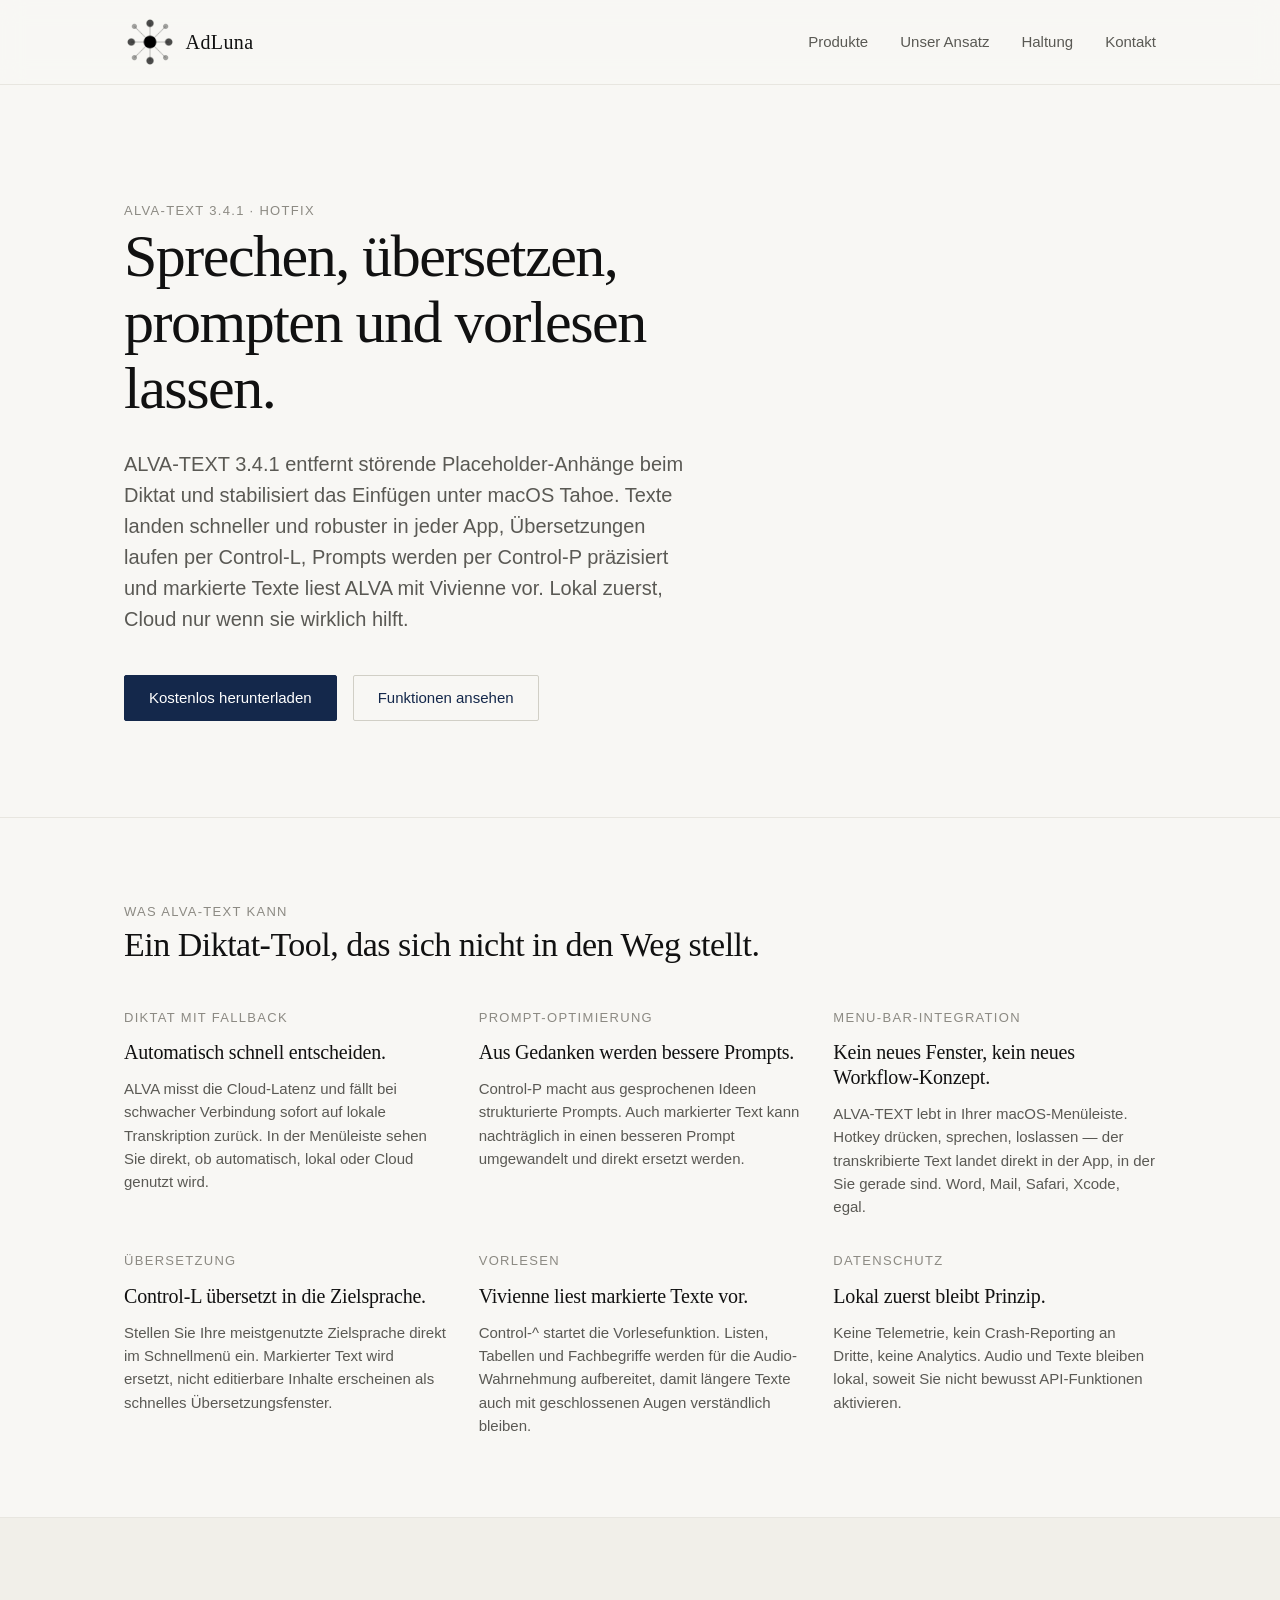
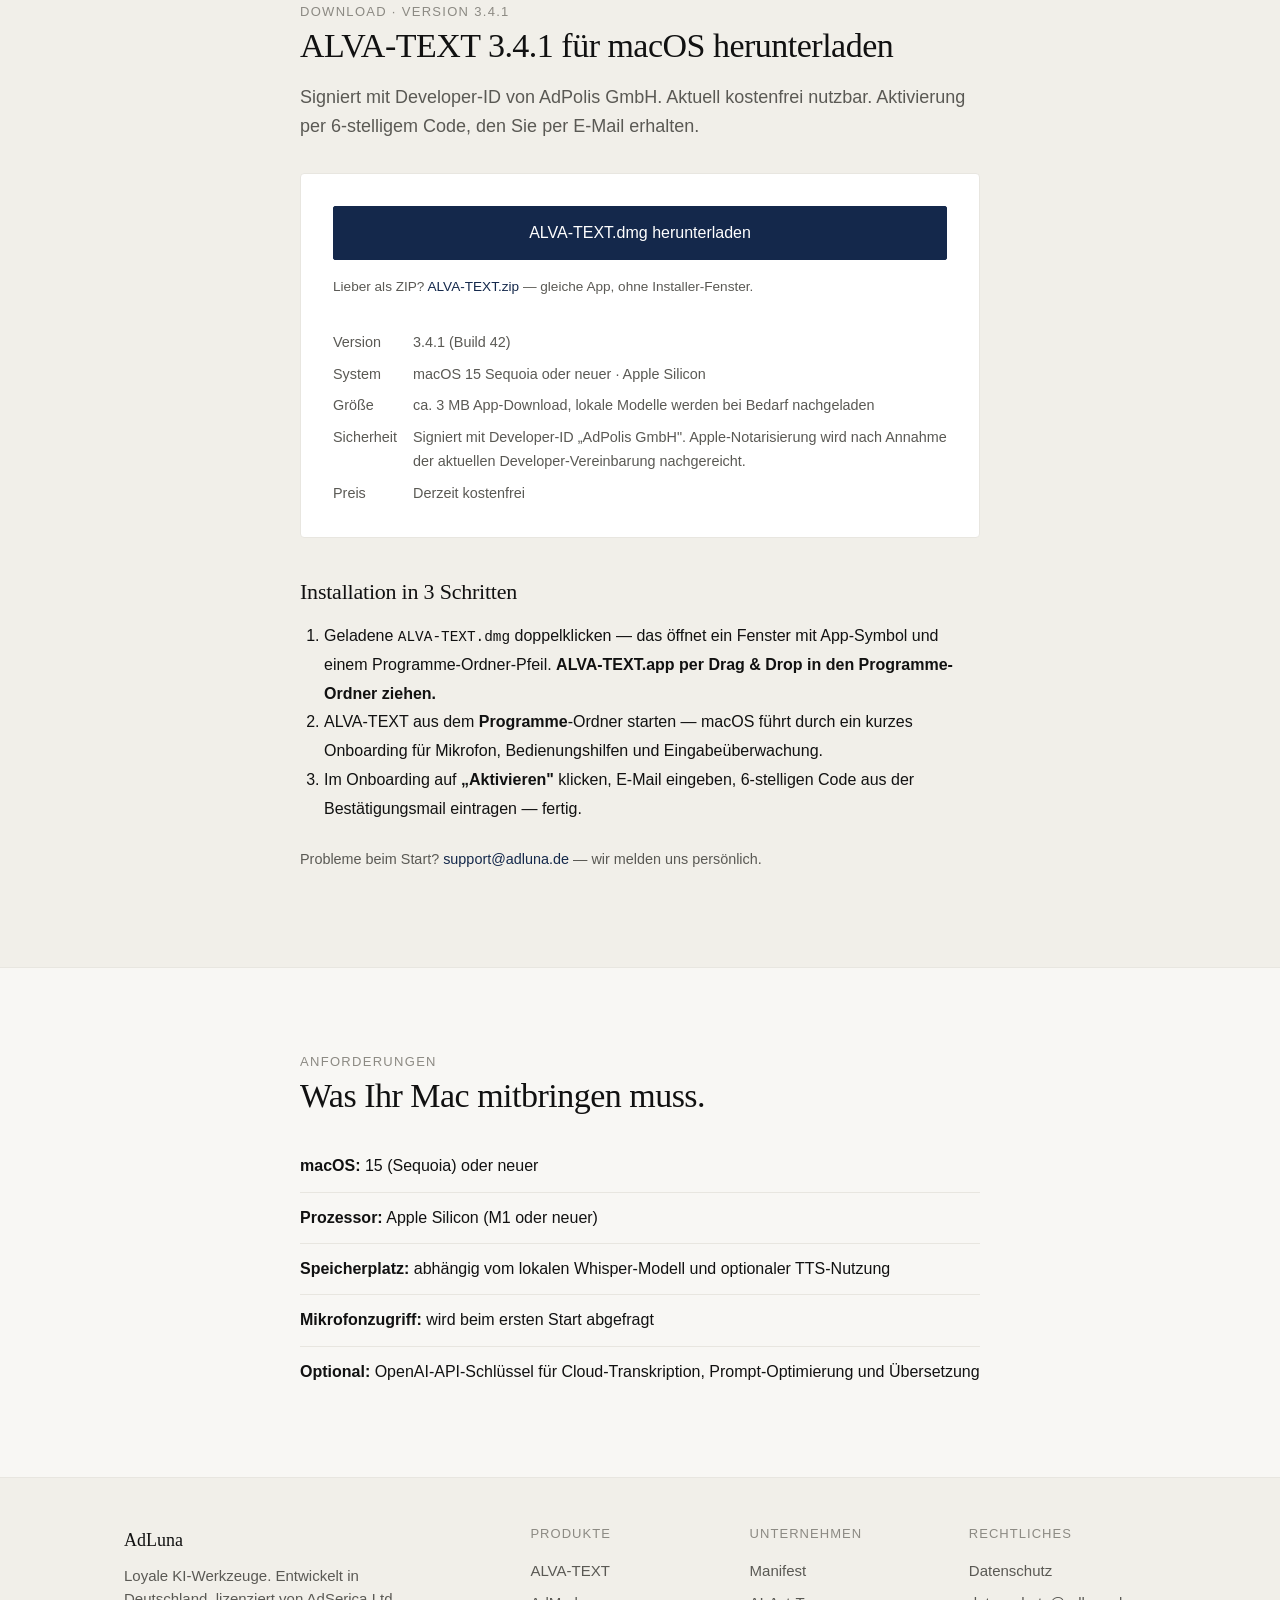
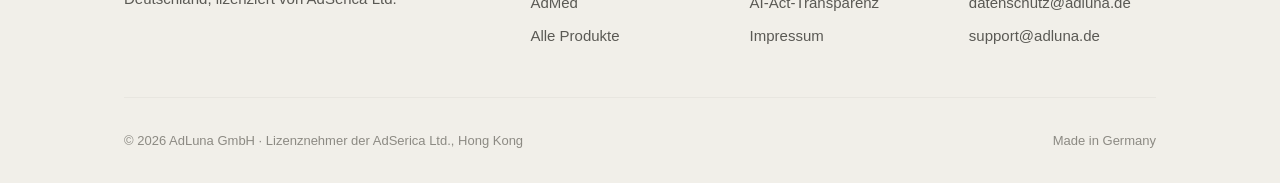
==== commit 6cb31f9c: "Update Adluna site for ALVA-TEXT v3.4.1 - Point ALVA-TEXT downloads to v3.4.1  - Mention placeholder" ====
--- a/web/adluna/alva-text.html
+++ b/web/adluna/alva-text.html
@@ -3,8 +3,8 @@
 <head>
     <meta charset="UTF-8">
     <meta name="viewport" content="width=device-width, initial-scale=1.0">
-    <title>ALVA-TEXT 3.4 — Diktat, Übersetzung und Vorlesen für macOS.</title>
-    <meta name="description" content="ALVA-TEXT 3.4 ist die macOS-Diktat-App von AdLuna. Schnelles Diktat, robustes Einfügen unter macOS Tahoe, lokale Whisper-Transkription, Cloud-Fallback, Prompt-Optimierung, Übersetzung und eloquentes Vorlesen mit Vivienne.">
+    <title>ALVA-TEXT 3.4.1 — Diktat, Übersetzung und Vorlesen für macOS.</title>
+    <meta name="description" content="ALVA-TEXT 3.4.1 ist die macOS-Diktat-App von AdLuna. Schnelles Diktat, robustes Einfügen unter macOS Tahoe, lokale Whisper-Transkription, Cloud-Fallback, Prompt-Optimierung, Übersetzung und eloquentes Vorlesen mit Vivienne.">
     <link rel="stylesheet" href="styles.css">
 </head>
 <body>
@@ -23,11 +23,11 @@
 
 <section class="hero">
     <div class="container">
-        <span class="section-eyebrow">ALVA-TEXT 3.4 · Tahoe-Update</span>
+        <span class="section-eyebrow">ALVA-TEXT 3.4.1 · Hotfix</span>
         <h1>Sprechen, übersetzen, prompten und vorlesen lassen.</h1>
-        <p class="subhead">ALVA-TEXT 3.4 stabilisiert Diktat und Einfügen unter macOS Tahoe. Texte landen schneller und robuster in jeder App, Übersetzungen laufen per Control-L, Prompts werden per Control-P präzisiert und markierte Texte liest ALVA mit Vivienne vor. Lokal zuerst, Cloud nur wenn sie wirklich hilft.</p>
+        <p class="subhead">ALVA-TEXT 3.4.1 entfernt störende Placeholder-Anhänge beim Diktat und stabilisiert das Einfügen unter macOS Tahoe. Texte landen schneller und robuster in jeder App, Übersetzungen laufen per Control-L, Prompts werden per Control-P präzisiert und markierte Texte liest ALVA mit Vivienne vor. Lokal zuerst, Cloud nur wenn sie wirklich hilft.</p>
         <div class="hero-actions">
-            <a href="https://github.com/Alper-Scheel/alper-scheel/releases/download/v3.4/ALVA-TEXT.dmg" class="btn btn-primary" download>Kostenlos herunterladen</a>
+            <a href="https://github.com/Alper-Scheel/alper-scheel/releases/download/v3.4.1/ALVA-TEXT.dmg" class="btn btn-primary" download>Kostenlos herunterladen</a>
             <a href="#features" class="btn btn-secondary">Funktionen ansehen</a>
         </div>
     </div>
@@ -81,20 +81,20 @@
 <section id="download" class="subtle">
     <div class="container">
         <div class="container-reading" style="padding: 0;">
-            <span class="section-eyebrow">Download · Version 3.4</span>
-            <h2>ALVA-TEXT 3.4 für macOS herunterladen</h2>
+            <span class="section-eyebrow">Download · Version 3.4.1</span>
+            <h2>ALVA-TEXT 3.4.1 für macOS herunterladen</h2>
             <p class="lead">Signiert mit Developer-ID von AdPolis GmbH. Aktuell kostenfrei nutzbar. Aktivierung per 6-stelligem Code, den Sie per E-Mail erhalten.</p>
 
             <div style="background: var(--bg-card); border: 1px solid var(--border); border-radius: 4px; padding: 2rem; margin-top: 2rem;">
                 <div style="display: flex; flex-direction: column; gap: 1rem;">
-                    <a href="https://github.com/Alper-Scheel/alper-scheel/releases/download/v3.4/ALVA-TEXT.dmg" class="btn btn-primary" style="font-size: 1rem; padding: 1rem 1.5rem;" download>
+                    <a href="https://github.com/Alper-Scheel/alper-scheel/releases/download/v3.4.1/ALVA-TEXT.dmg" class="btn btn-primary" style="font-size: 1rem; padding: 1rem 1.5rem;" download>
                         ALVA-TEXT.dmg herunterladen
                     </a>
                     <p style="margin: 0; font-size: 0.85rem; color: var(--text-muted);">
-                        Lieber als ZIP? <a href="https://github.com/Alper-Scheel/alper-scheel/releases/download/v3.4/ALVA-TEXT.zip" download>ALVA-TEXT.zip</a> — gleiche App, ohne Installer-Fenster.
+                        Lieber als ZIP? <a href="https://github.com/Alper-Scheel/alper-scheel/releases/download/v3.4.1/ALVA-TEXT.zip" download>ALVA-TEXT.zip</a> — gleiche App, ohne Installer-Fenster.
                     </p>
                     <div style="display: grid; grid-template-columns: auto 1fr; gap: 0.5rem 1rem; font-size: 0.9rem; color: var(--text-muted); margin-top: 1rem;">
-                        <div>Version</div><div>3.4 (Build 41)</div>
+                        <div>Version</div><div>3.4.1 (Build 42)</div>
                         <div>System</div><div>macOS 15 Sequoia oder neuer · Apple Silicon</div>
                         <div>Größe</div><div>ca. 3 MB App-Download, lokale Modelle werden bei Bedarf nachgeladen</div>
                         <div>Sicherheit</div><div>Signiert mit Developer-ID „AdPolis GmbH". Apple-Notarisierung wird nach Annahme der aktuellen Developer-Vereinbarung nachgereicht.</div>
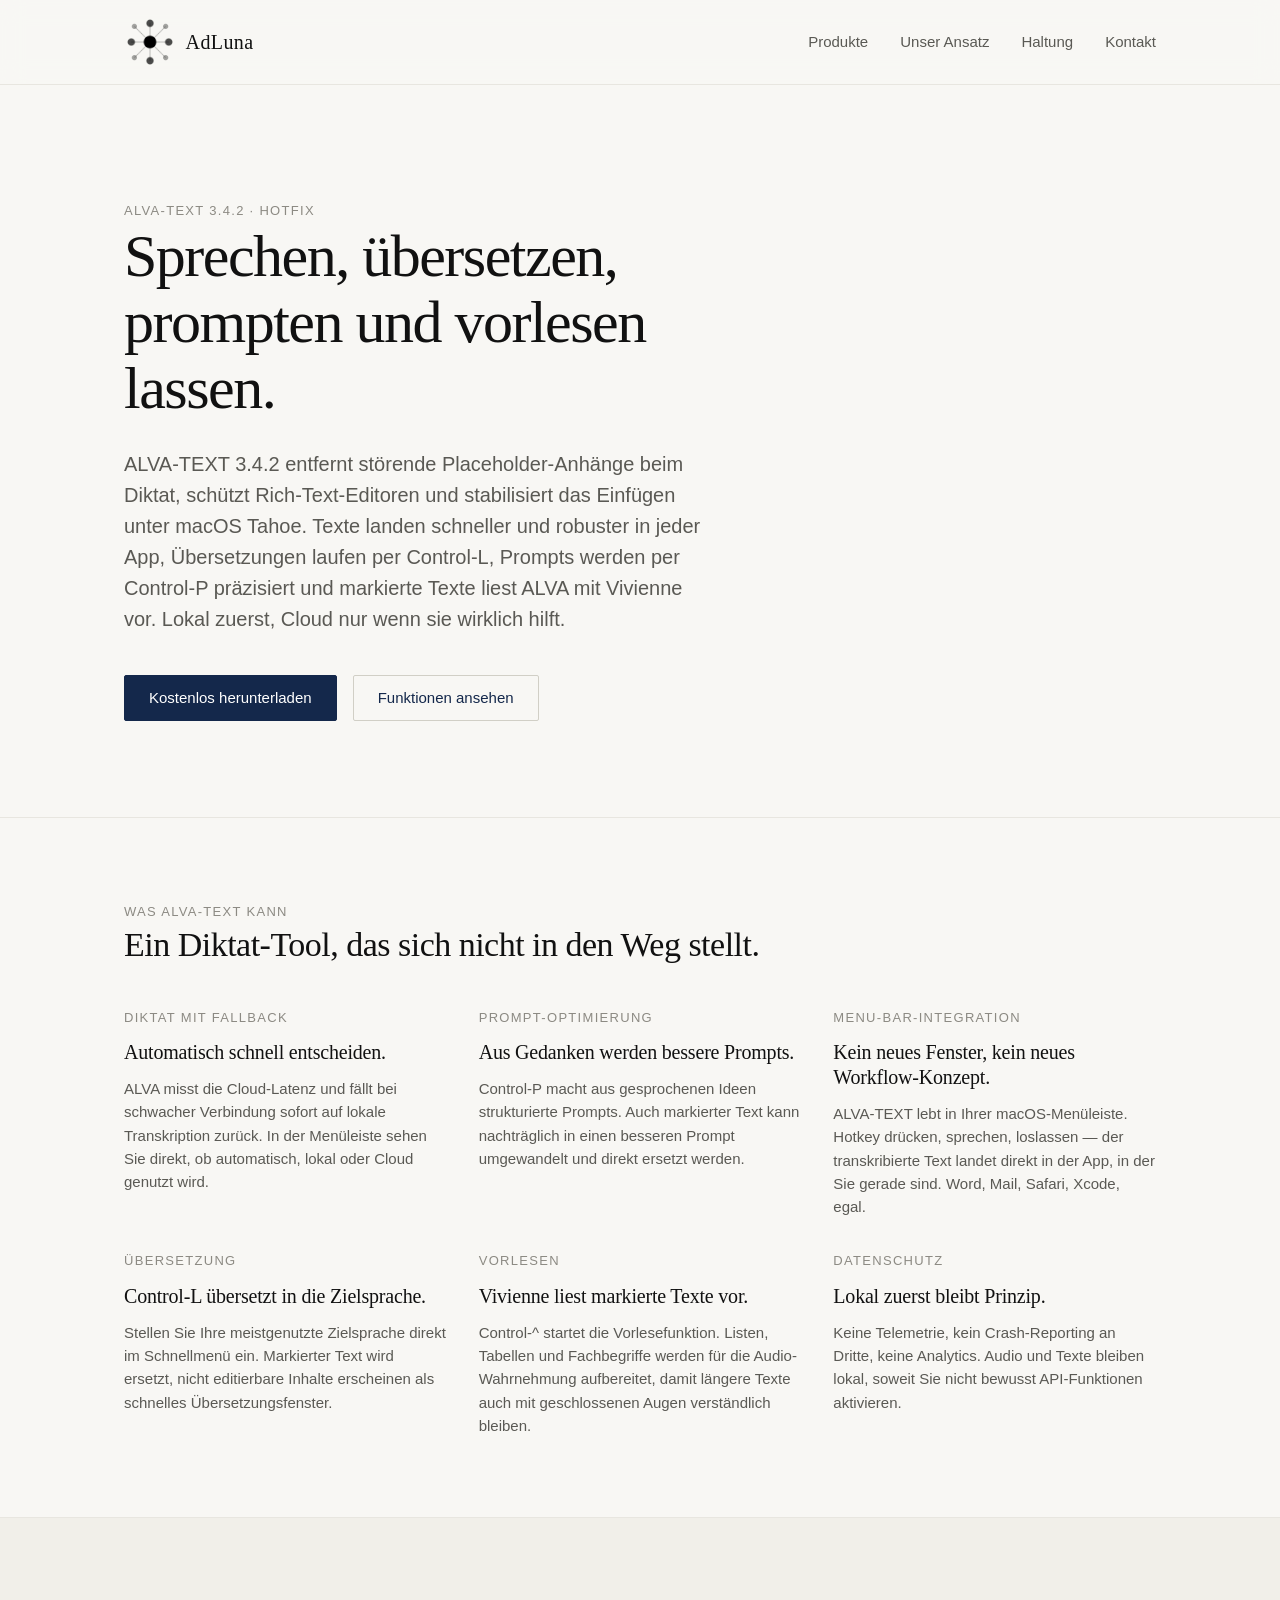
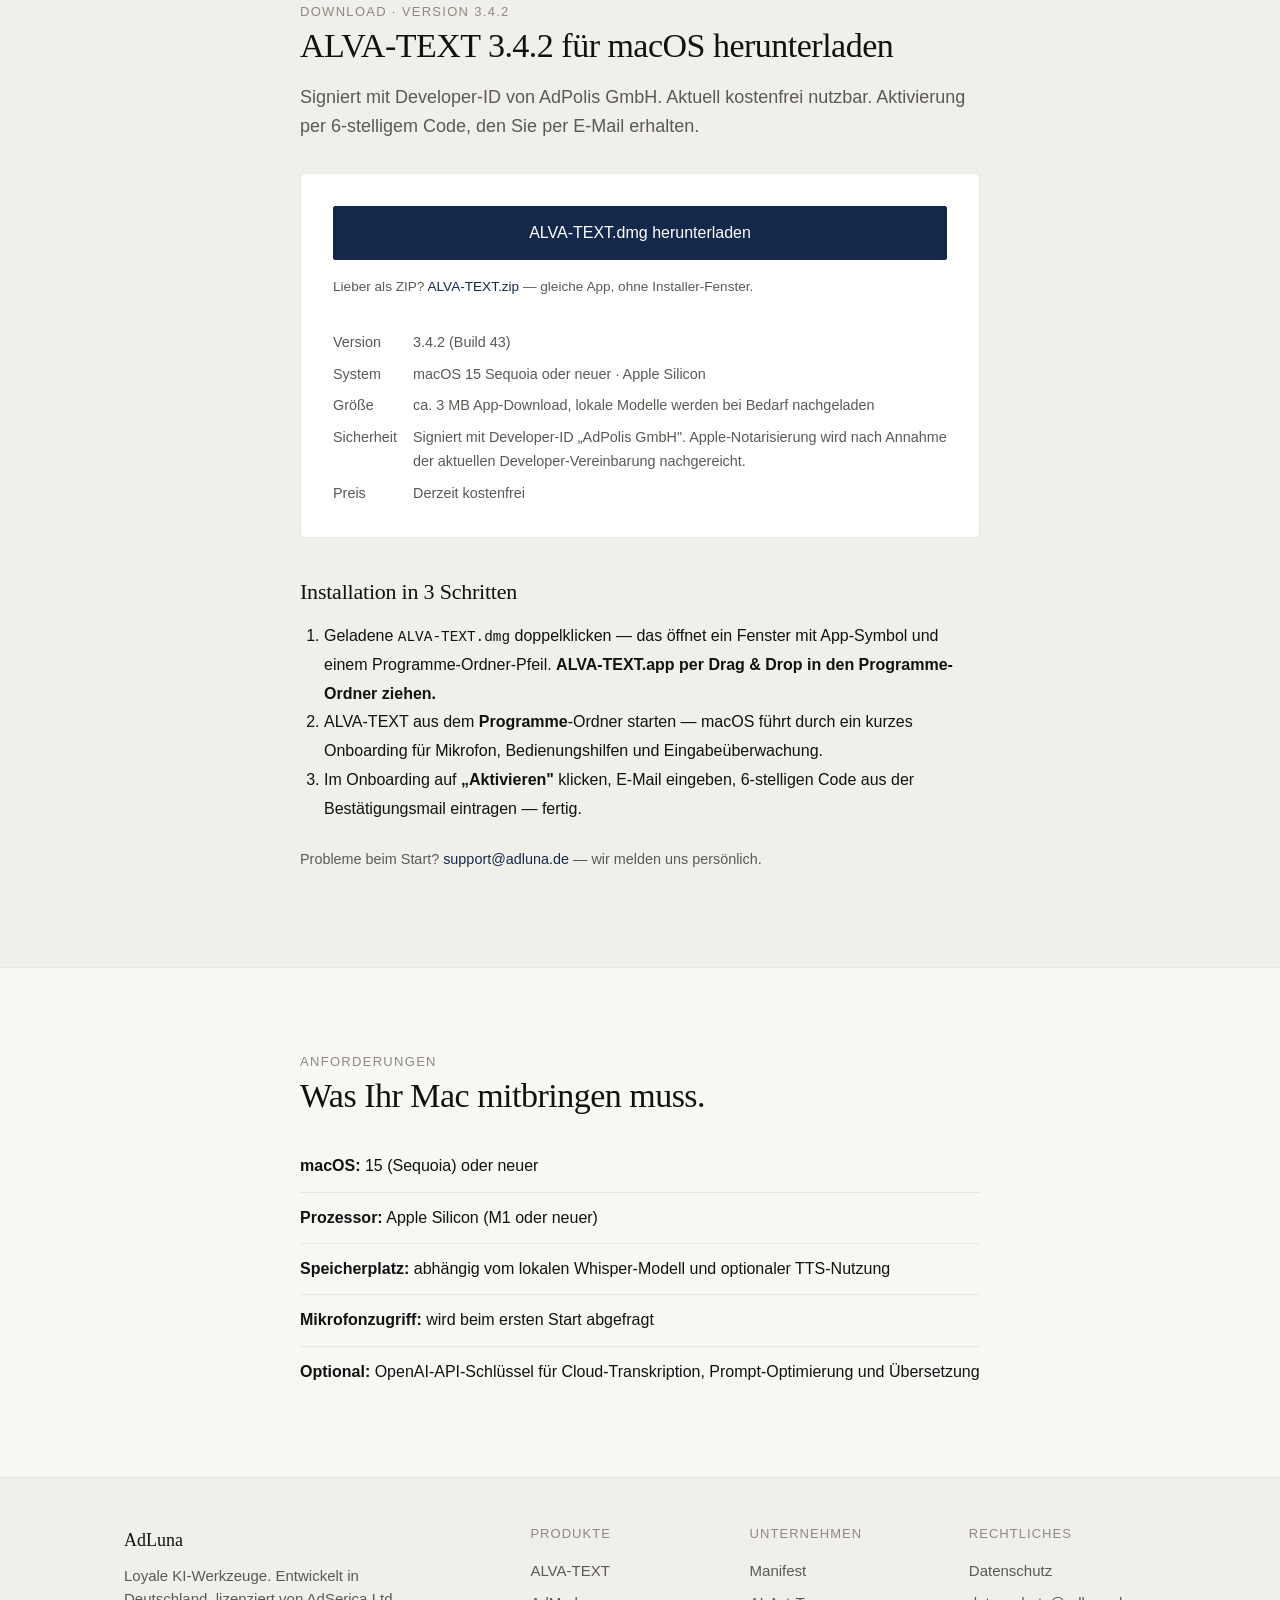
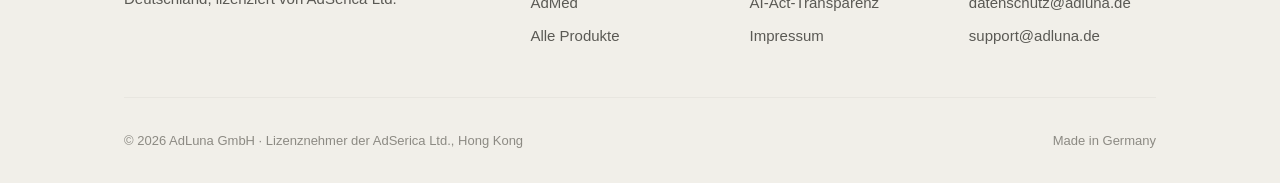
==== commit 1bf0bc62: "Update Adluna site for ALVA-TEXT v3.4.2" ====
--- a/web/adluna/alva-text.html
+++ b/web/adluna/alva-text.html
@@ -3,8 +3,8 @@
 <head>
     <meta charset="UTF-8">
     <meta name="viewport" content="width=device-width, initial-scale=1.0">
-    <title>ALVA-TEXT 3.4.1 — Diktat, Übersetzung und Vorlesen für macOS.</title>
-    <meta name="description" content="ALVA-TEXT 3.4.1 ist die macOS-Diktat-App von AdLuna. Schnelles Diktat, robustes Einfügen unter macOS Tahoe, lokale Whisper-Transkription, Cloud-Fallback, Prompt-Optimierung, Übersetzung und eloquentes Vorlesen mit Vivienne.">
+    <title>ALVA-TEXT 3.4.2 — Diktat, Übersetzung und Vorlesen für macOS.</title>
+    <meta name="description" content="ALVA-TEXT 3.4.2 ist die macOS-Diktat-App von AdLuna. Schnelles Diktat, robustes Einfügen unter macOS Tahoe, lokale Whisper-Transkription, Cloud-Fallback, Prompt-Optimierung, Übersetzung und eloquentes Vorlesen mit Vivienne.">
     <link rel="stylesheet" href="styles.css">
 </head>
 <body>
@@ -23,11 +23,11 @@
 
 <section class="hero">
     <div class="container">
-        <span class="section-eyebrow">ALVA-TEXT 3.4.1 · Hotfix</span>
+        <span class="section-eyebrow">ALVA-TEXT 3.4.2 · Hotfix</span>
         <h1>Sprechen, übersetzen, prompten und vorlesen lassen.</h1>
-        <p class="subhead">ALVA-TEXT 3.4.1 entfernt störende Placeholder-Anhänge beim Diktat und stabilisiert das Einfügen unter macOS Tahoe. Texte landen schneller und robuster in jeder App, Übersetzungen laufen per Control-L, Prompts werden per Control-P präzisiert und markierte Texte liest ALVA mit Vivienne vor. Lokal zuerst, Cloud nur wenn sie wirklich hilft.</p>
+        <p class="subhead">ALVA-TEXT 3.4.2 entfernt störende Placeholder-Anhänge beim Diktat, schützt Rich-Text-Editoren und stabilisiert das Einfügen unter macOS Tahoe. Texte landen schneller und robuster in jeder App, Übersetzungen laufen per Control-L, Prompts werden per Control-P präzisiert und markierte Texte liest ALVA mit Vivienne vor. Lokal zuerst, Cloud nur wenn sie wirklich hilft.</p>
         <div class="hero-actions">
-            <a href="https://github.com/Alper-Scheel/alper-scheel/releases/download/v3.4.1/ALVA-TEXT.dmg" class="btn btn-primary" download>Kostenlos herunterladen</a>
+            <a href="https://github.com/Alper-Scheel/alper-scheel/releases/download/v3.4.2/ALVA-TEXT.dmg" class="btn btn-primary" download>Kostenlos herunterladen</a>
             <a href="#features" class="btn btn-secondary">Funktionen ansehen</a>
         </div>
     </div>
@@ -81,20 +81,20 @@
 <section id="download" class="subtle">
     <div class="container">
         <div class="container-reading" style="padding: 0;">
-            <span class="section-eyebrow">Download · Version 3.4.1</span>
-            <h2>ALVA-TEXT 3.4.1 für macOS herunterladen</h2>
+            <span class="section-eyebrow">Download · Version 3.4.2</span>
+            <h2>ALVA-TEXT 3.4.2 für macOS herunterladen</h2>
             <p class="lead">Signiert mit Developer-ID von AdPolis GmbH. Aktuell kostenfrei nutzbar. Aktivierung per 6-stelligem Code, den Sie per E-Mail erhalten.</p>
 
             <div style="background: var(--bg-card); border: 1px solid var(--border); border-radius: 4px; padding: 2rem; margin-top: 2rem;">
                 <div style="display: flex; flex-direction: column; gap: 1rem;">
-                    <a href="https://github.com/Alper-Scheel/alper-scheel/releases/download/v3.4.1/ALVA-TEXT.dmg" class="btn btn-primary" style="font-size: 1rem; padding: 1rem 1.5rem;" download>
+                    <a href="https://github.com/Alper-Scheel/alper-scheel/releases/download/v3.4.2/ALVA-TEXT.dmg" class="btn btn-primary" style="font-size: 1rem; padding: 1rem 1.5rem;" download>
                         ALVA-TEXT.dmg herunterladen
                     </a>
                     <p style="margin: 0; font-size: 0.85rem; color: var(--text-muted);">
-                        Lieber als ZIP? <a href="https://github.com/Alper-Scheel/alper-scheel/releases/download/v3.4.1/ALVA-TEXT.zip" download>ALVA-TEXT.zip</a> — gleiche App, ohne Installer-Fenster.
+                        Lieber als ZIP? <a href="https://github.com/Alper-Scheel/alper-scheel/releases/download/v3.4.2/ALVA-TEXT.zip" download>ALVA-TEXT.zip</a> — gleiche App, ohne Installer-Fenster.
                     </p>
                     <div style="display: grid; grid-template-columns: auto 1fr; gap: 0.5rem 1rem; font-size: 0.9rem; color: var(--text-muted); margin-top: 1rem;">
-                        <div>Version</div><div>3.4.1 (Build 42)</div>
+                        <div>Version</div><div>3.4.2 (Build 43)</div>
                         <div>System</div><div>macOS 15 Sequoia oder neuer · Apple Silicon</div>
                         <div>Größe</div><div>ca. 3 MB App-Download, lokale Modelle werden bei Bedarf nachgeladen</div>
                         <div>Sicherheit</div><div>Signiert mit Developer-ID „AdPolis GmbH". Apple-Notarisierung wird nach Annahme der aktuellen Developer-Vereinbarung nachgereicht.</div>
